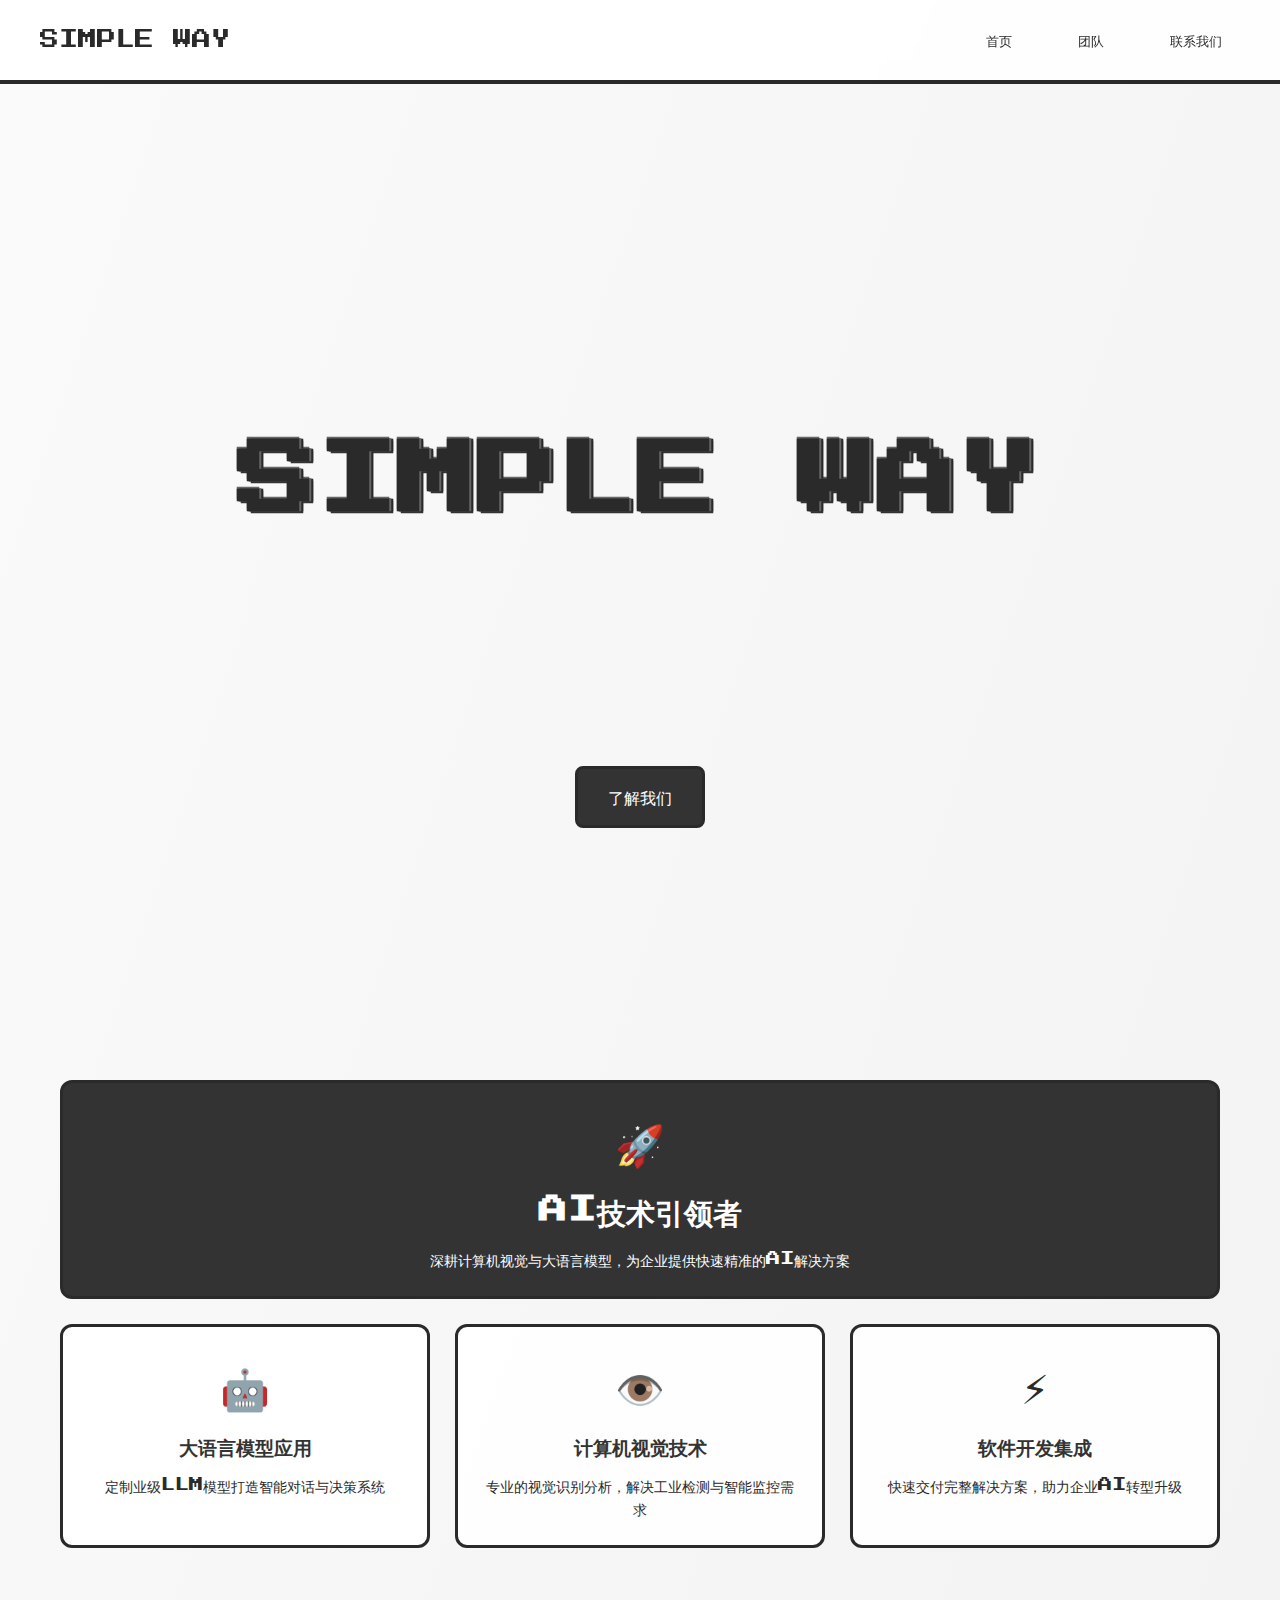
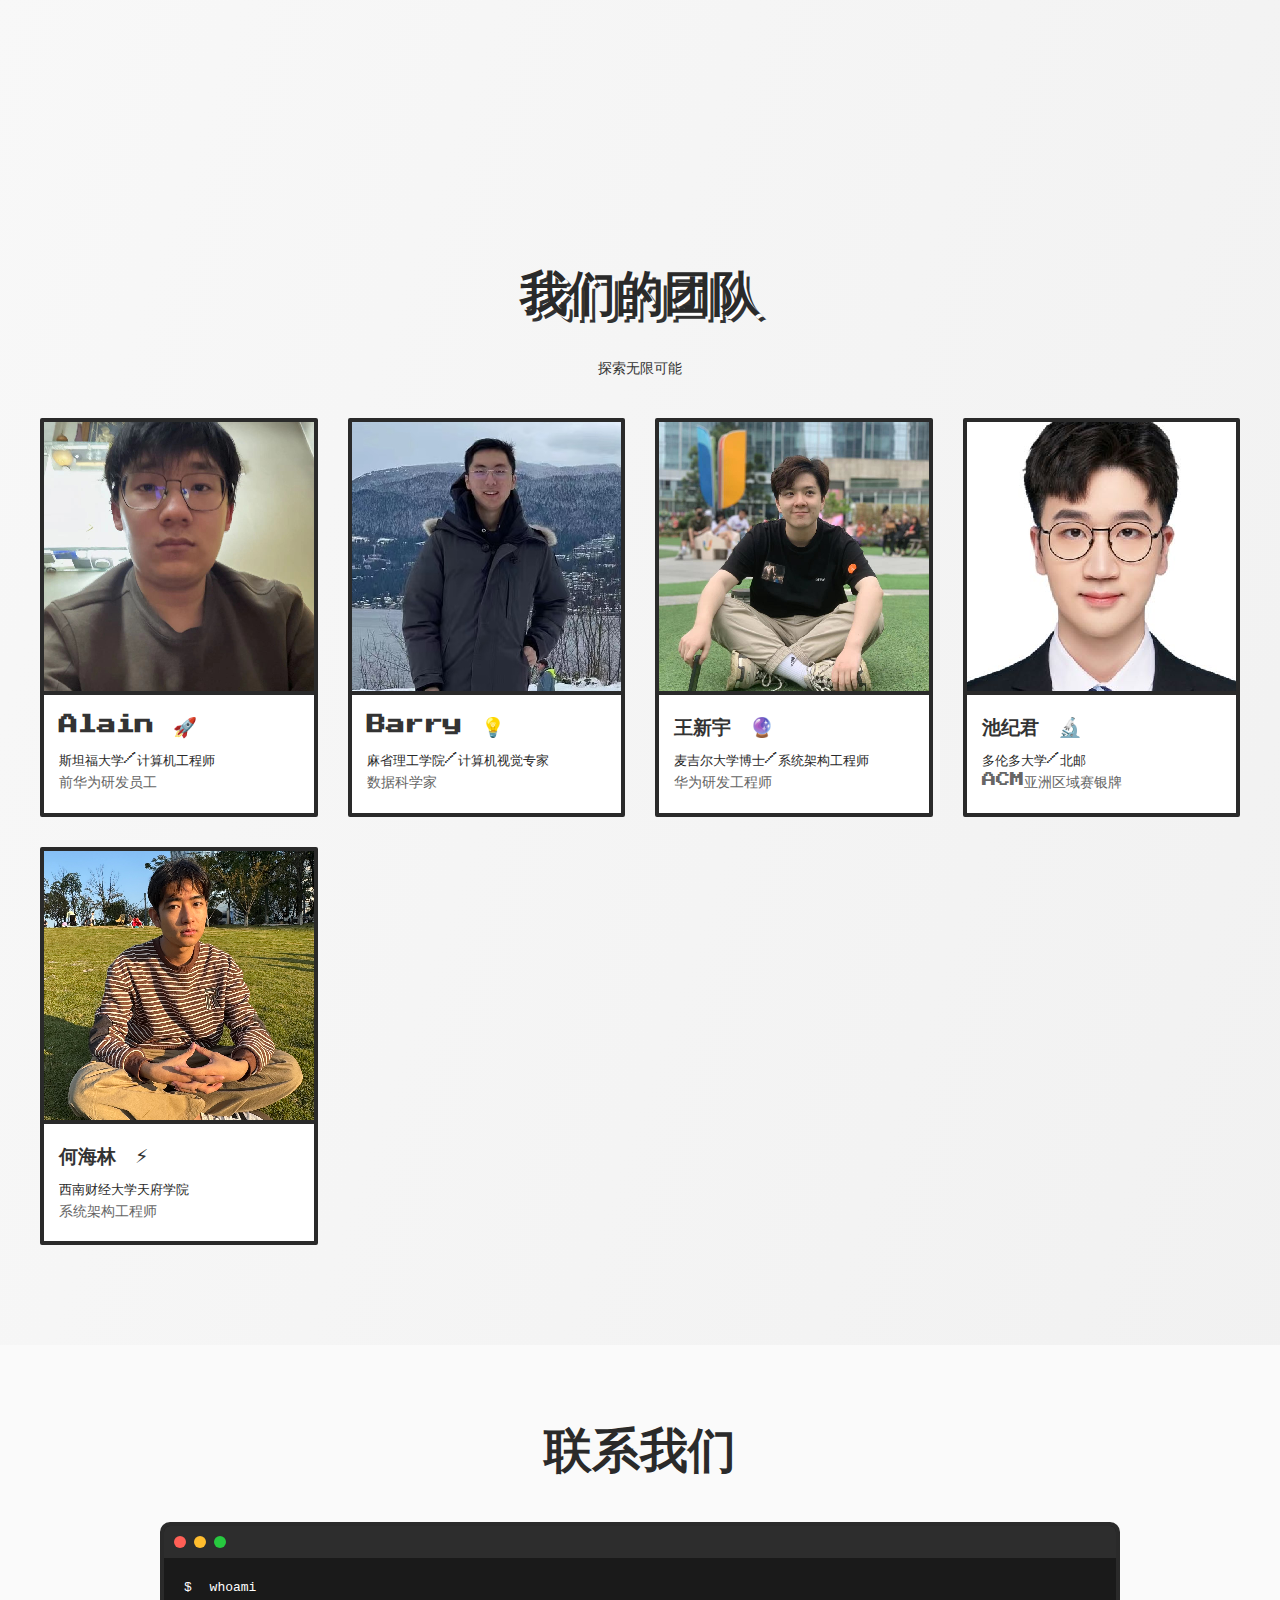
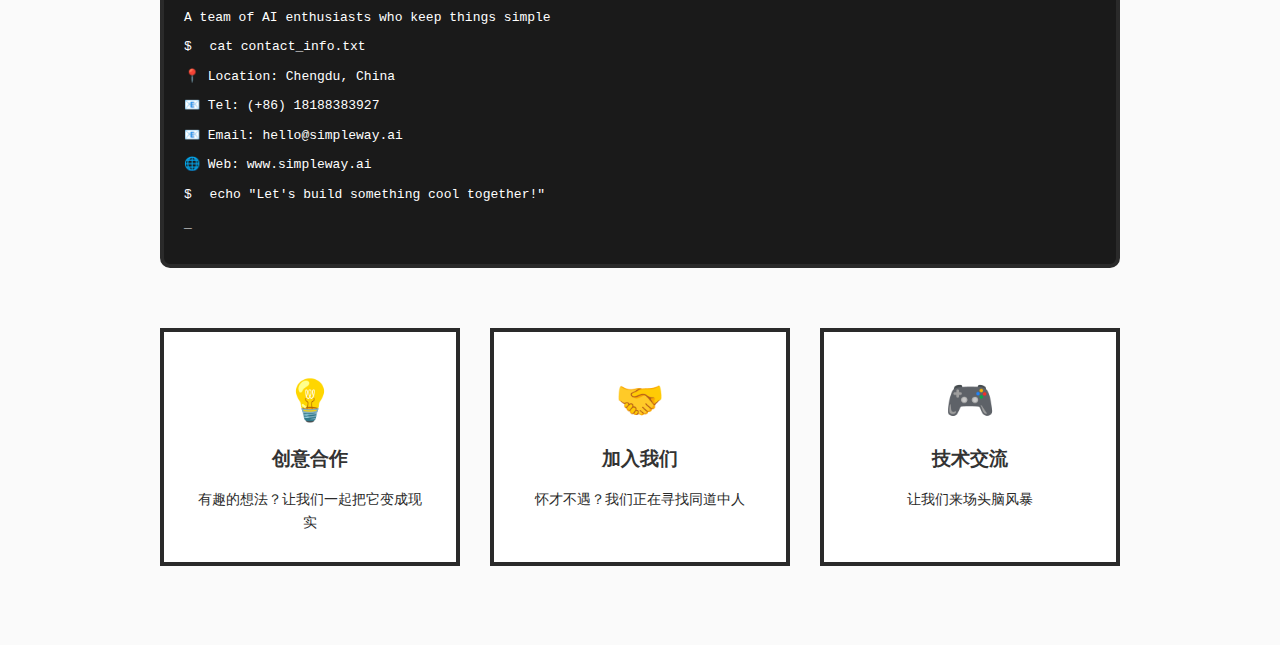
==== index.html @ bd926d92 "fix bug" ====
<!DOCTYPE html>
<html lang="zh">
<head>
    <meta charset="UTF-8">
    <meta name="viewport" content="width=device-width, initial-scale=1.0">
    <title>AI Lab - Pixel Style</title>
    <style>
        @import url('https://fonts.googleapis.com/css2?family=Press+Start+2P&display=swap');

        * {
            margin: 0;
            padding: 0;
            box-sizing: border-box;
        }

        :root {
            --bg-color: #fafafa;
            --primary: #333333;
            --secondary: #666666;
            --accent: #999999;
            --text: #2A2A2A;
        }

        body {
            font-family: 'Press Start 2P', system-ui;
            background: linear-gradient(to bottom right, #fafafa, #f0f0f0);
            color: var(--text);
            overflow-x: hidden;
            line-height: 1.6;
        }

        /* 像素背景元素 */
        /* .pixel-bg {
            position: fixed;
            top: 0;
            left: 0;
            width: 100%;
            height: 100%;
            z-index: -1;
            background-image: 
                linear-gradient(90deg, rgba(77, 193, 255, 0.1) 1px, transparent 1px),
                linear-gradient(rgba(77, 193, 255, 0.1) 1px, transparent 1px);
            background-size: 20px 20px;
        } */

        /* 导航栏 */
        nav {
            position: fixed;
            top: 0;
            left: 0;
            width: 100%;
            background: rgba(255, 255, 255, 0.9);
            backdrop-filter: blur(10px);
            border-bottom: 4px solid var(--text);
            padding: 20px;
            z-index: 1000;
        }

        .nav-container {
            max-width: 1200px;
            margin: 0 auto;
            display: flex;
            justify-content: space-between;
            align-items: center;
        }

        .logo {
            font-size: 1.2em;
            color: var(--text);
            text-decoration: none;
            display: flex;
            align-items: center;
            gap: 10px;
        }

        .logo-emoji {
            font-size: 1.5em;
            animation: jump 0.5s ease infinite alternate;
        }

        @keyframes jump {
            to { transform: translateY(-5px); }
        }

        .nav-links {
            display: flex;
            gap: 30px;
        }

        .nav-links a {
            color: var(--text);
            text-decoration: none;
            font-size: 0.8em;
            padding: 8px 16px;
            border: 2px solid transparent;
            transition: all 0.3s ease;
        }

        .nav-links a:hover {
            background: var(--accent);
            border: 2px solid var(--text);
            transform: translateY(-2px);
        }

        /* 主容器 */
        .container {
            max-width: 1200px;
            margin: 0 auto;
            padding: 120px 20px 60px;
        }

        /* 标题部分 */
        header {
            text-align: center;
            margin-bottom: 80px;
            position: relative;
        }

        .pixel-title {
            font-size: 3em;
            color: var(--text);
            text-shadow: 
                4px 4px 0 var(--primary),
                8px 8px 0 var(--secondary);
            margin-bottom: 30px;
            animation: pixelate 0.5s steps(2) infinite alternate;
        }

        @keyframes pixelate {
            to { text-shadow: 
                4px 4px 0 var(--secondary),
                8px 8px 0 var(--primary);
            }
        }

        .subtitle {
            font-size: 0.9em;
            color: var(--text);
            max-width: 600px;
            margin: 0 auto;
        }

        /* 团队网格 */
        .team-grid {
            display: grid;
            grid-template-columns: repeat(auto-fill, minmax(200px, 1fr));
            gap: 30px;
            position: relative;
        }

        .team-member {
            background: white;
            border: 4px solid var(--text);
            border-radius: 4px;
            overflow: hidden;
            position: relative;
        }

        .member-content {
            position: relative;
        }

        .member-photo-container {
            position: relative;
            padding-top: 100%;
            overflow: hidden;
            background: var(--accent);
        }

        .member-photo {
            position: absolute;
            top: 0;
            left: 0;
            width: 100%;
            height: 100%;
            object-fit: cover;
            image-rendering: pixelated;
        }

        .member-info {
            padding: 15px;
            background: white;
            border-top: 4px solid var(--text);
        }

        .member-name {
            font-size: 0.9em;
            margin-bottom: 8px;
            color: var(--primary);
        }

        .member-title {
            font-size: 0.7em;
            color: var(--secondary);
            margin-bottom: 5px;
        }

        .member-education {
            font-size: 0.6em;
            color: var(--text);
        }

        /* 装饰性emoji */
        .floating-emoji {
            position: fixed;
            font-size: 2em;
            pointer-events: none;
            animation: float 3s ease-in-out infinite;
        }

        @keyframes float {
            0%, 100% { transform: translateY(0); }
            50% { transform: translateY(-20px); }
        }

        @media (max-width: 768px) {
            .pixel-title {
                font-size: 2em;
            }
            .nav-links {
                gap: 15px;
            }
            .nav-links a {
                font-size: 0.7em;
                padding: 6px 12px;
            }
        }

        /* AI 相关的浮动元素 */
        .ai-symbol {
            position: fixed;
            font-size: 1.2em;
            pointer-events: none;
            opacity: 0.7;
            filter: blur(0.5px);
            color: var(--secondary);
        }

        .binary-rain {
            position: fixed;
            color: var(--primary);
            font-family: monospace;
            font-size: 0.8em;
            opacity: 0.4;
            pointer-events: none;
        }

        /* 新增的动画效果 */
        @keyframes matrixRain {
            0% { transform: translateY(-100%); opacity: 0; }
            10% { opacity: 0.5; }
            90% { opacity: 0.5; }
            100% { transform: translateY(100vh); opacity: 0; }
        }

        @keyframes neuralPulse {
            0% { transform: scale(1); opacity: 0.7; }
            50% { transform: scale(1.2); opacity: 0.3; }
            100% { transform: scale(1); opacity: 0.7; }
        }

        /* 修改团队成员的悬停效果 */
        .team-member {
            position: relative;
        }

        .team-member::before {
            position: absolute;
            top: -10px;
            right: -10px;
            background: var(--accent);
            padding: 8px 12px;
            border: 2px solid var(--text);
            font-size: 0.7em;
            z-index: 2;
            opacity: 0;
            transition: opacity 0.3s ease;
            white-space: pre-wrap;
            max-width: 200px;
            text-align: left;
            line-height: 1.4;
        }

        .team-member:hover::before {
            opacity: 1;
        }

        /* 为每个成员定制悬停内容 */
        .team-member[data-member="alain"]::before {
            content: "斯坦福大学计算机系毕业\A华为高级研发工程师\A丰富的团队管理与项目交付经验";
        }

        /* 为池纪君添加定制悬停内容 */
        .team-member[data-member="chijj"]::before {
            content: "算法竞赛获奖者\A多伦多大学交互媒体实验室研究员";
        }

        /* 首页样式 */
        .section {
            min-height: 100vh;
            padding: 80px 20px;
            position: relative;
        }

        .glitch-container {
            text-align: center;
            padding: 0;
            margin: 0;
        }

        .mega-title {
            font-size: 5em;
            position: relative;
            display: inline-block;
            color: var(--text);
            text-shadow: 
                2px 2px var(--primary),
                -2px -2px var(--secondary);
        }

        .mega-title::before,
        .mega-title::after {
            content: attr(data-text);
            position: absolute;
            top: 0;
            left: 0;
            width: 100%;
            height: 100%;
        }

        .mega-title::before {
            left: 2px;
            text-shadow: -2px 0 var(--primary);
            animation: glitch-1 2s infinite linear alternate-reverse;
        }

        .mega-title::after {
            left: -2px;
            text-shadow: 2px 0 var(--secondary);
            animation: glitch-2 3s infinite linear alternate-reverse;
        }

        @keyframes glitch-1 {
            0% { clip-path: inset(20% 0 30% 0); }
            20% { clip-path: inset(60% 0 10% 0); }
            40% { clip-path: inset(40% 0 50% 0); }
            60% { clip-path: inset(80% 0 5% 0); }
            80% { clip-path: inset(10% 0 70% 0); }
            100% { clip-path: inset(30% 0 20% 0); }
        }

        @keyframes glitch-2 {
            0% { clip-path: inset(15% 0 35% 0); }
            20% { clip-path: inset(55% 0 15% 0); }
            40% { clip-path: inset(45% 0 45% 0); }
            60% { clip-path: inset(75% 0 10% 0); }
            80% { clip-path: inset(15% 0 65% 0); }
            100% { clip-path: inset(25% 0 25% 0); }
        }

        .terminal-text {
            font-family: monospace;
            font-size: 1.2em;
            color: var(--secondary);
            margin: 20px 0;
        }

        .manifesto {
            max-width: 800px;
            margin: 0 auto 80px;
            text-align: center;
        }

        .typewriter-text {
            font-size: 1.5em;
            line-height: 1.8;
            opacity: 0.7;
            animation: fadeIn 1s forwards;
            animation-delay: 1s;
        }

        .feature-grid {
            display: grid;
            grid-template-columns: repeat(auto-fit, minmax(250px, 1fr));
            gap: 30px;
            max-width: 1200px;
            margin: 0 auto 60px;
        }

        .feature-card {
            background: rgba(255, 255, 255, 0.9);
            border: 4px solid var(--text);
            padding: 30px;
            text-align: center;
            transform: rotate(-2deg);
            transition: transform 0.3s ease;
        }

        .feature-card:hover {
            transform: rotate(0deg);
        }

        .feature-icon {
            font-size: 3em;
            margin-bottom: 20px;
        }

        .feature-card h3 {
            font-size: 1.2em;
            margin-bottom: 15px;
            color: var(--primary);
        }

        .fun-facts {
            display: flex;
            justify-content: center;
            gap: 40px;
            margin-top: 60px;
            flex-wrap: wrap;
        }

        .fact {
            font-size: 1.2em;
            display: flex;
            flex-direction: column;
            align-items: center;
            gap: 10px;
        }

        .highlight {
            font-size: 2em;
            color: var(--primary);
            font-weight: bold;
        }

        @media (max-width: 768px) {
            .mega-title {
                font-size: 3em;
            }
            .typewriter-text {
                font-size: 1.2em;
            }
            .fun-facts {
                gap: 20px;
            }
        }

        /* 联系页面样式 */
        .contact-section {
            background: var(--bg-color);
            padding-top: 100px;
        }

        .contact-container {
            max-width: 1000px;
            margin: 0 auto;
            padding: 0 20px;
        }

        .contact-title {
            text-align: center;
            font-size: 3em;
            margin-bottom: 40px;
            color: var(--text);
        }

        .terminal-window {
            background: #1a1a1a;
            border-radius: 10px;
            margin-bottom: 60px;
            overflow: hidden;
            border: 4px solid var(--text);
        }

        .terminal-header {
            background: #2d2d2d;
            padding: 10px;
            display: flex;
            gap: 8px;
        }

        .dot {
            width: 12px;
            height: 12px;
            border-radius: 50%;
            background: #ff5f56;
        }

        .dot:nth-child(2) {
            background: #ffbd2e;
        }

        .dot:nth-child(3) {
            background: #27c93f;
        }

        .terminal-content {
            padding: 20px;
            font-family: monospace;
            color: #fff;
            font-size: 1em;
        }

        .line {
            margin-bottom: 10px;
            line-height: 1.5;
        }

        .prompt {
            color: var(--neon-blue);
            margin-right: 10px;
        }

        .blink {
            animation: blink 1s step-end infinite;
        }

        @keyframes blink {
            50% { opacity: 0; }
        }

        .contact-cards {
            display: grid;
            grid-template-columns: repeat(auto-fit, minmax(250px, 1fr));
            gap: 30px;
            margin-top: 40px;
        }

        .contact-card {
            background: rgba(255, 255, 255, 0.9);
            border: 4px solid var(--text);
            padding: 30px;
            text-align: center;
            transform: translateY(0);
            transition: transform 0.3s ease;
        }

        .contact-card:hover {
            transform: translateY(-5px);
        }

        .card-icon {
            font-size: 3em;
            margin-bottom: 20px;
        }

        .contact-card h3 {
            font-size: 1.2em;
            margin-bottom: 15px;
            color: var(--primary);
        }

        .contact-card p {
            color: var(--text);
            font-size: 0.9em;
        }

        @media (max-width: 768px) {
            .contact-title {
                font-size: 2em;
            }
            .terminal-content {
                font-size: 0.9em;
            }
        }

        /* 添加section基础样式 */
        .section {
            min-height: 100vh;
            padding: 60px 20px 40px;
            position: relative;
        }

        /* 确保container样式统一 */
        .container {
            max-width: 1400px;
            margin: 0 auto;
            position: relative;
        }

        /* 添加活跃状态样式 */
        .nav-links a.active {
            background: var(--accent);
            border: 2px solid var(--text);
        }

        .team-grid {
            display: grid;
            grid-template-columns: repeat(auto-fill, minmax(220px, 1fr));
            gap: 30px;
            position: relative;
            margin-top: 40px;
        }

        .team-member {
            position: relative;
            background: rgba(255, 255, 255, 0.9);
            border: 4px solid var(--text);
            border-radius: 2px;
            overflow: hidden;
        }

        .member-content {
            position: relative;
        }

        .member-photo-container {
            position: relative;
            padding-top: 100%;
            overflow: hidden;
            background: var(--accent);
        }

        .member-photo {
            position: absolute;
            top: 0;
            left: 0;
            width: 100%;
            height: 100%;
            object-fit: cover;
            image-rendering: pixelated;
        }

        .member-info {
            padding: 15px;
            background: white;
            border-top: 4px solid var(--text);
        }

        .member-name {
            font-size: 1.2em;
            margin-bottom: 8px;
            color: var(--primary);
            font-weight: bold;
        }

        .member-title {
            font-size: 0.9em;
            color: var(--secondary);
            margin-bottom: 5px;
        }

        .member-education {
            font-size: 0.8em;
            color: var(--text);
        }

        /* 应式调整 */
        @media (max-width: 768px) {
            .team-grid {
                grid-template-columns: repeat(auto-fill, minmax(180px, 1fr));
                gap: 20px;
            }

            .member-name {
                font-size: 1em;
            }

            .member-title {
                font-size: 0.8em;
            }

            .member-education {
                font-size: 0.7em;
            }
        }

        .intro-cards {
            display: grid;
            grid-template-columns: 1fr 1fr 1fr;
            gap: 25px;
            max-width: 1200px;
            margin: 0 auto;
            padding: 0 20px;
        }

        .intro-card {
            background: rgba(255, 255, 255, 0.9);
            border: 3px solid var(--text);
            border-radius: 12px;
            padding: 25px;
            text-align: center;
            transition: transform 0.3s ease;
            position: relative;
            overflow: hidden;
        }

        .intro-card:hover {
            transform: translateY(-5px);
        }

        .intro-card.main {
            grid-column: 1 / -1;
            background: var(--primary);
            color: white;
        }

        .intro-card.main h2,
        .intro-card.main p {
            color: white;
        }

        .card-icon {
            font-size: 2.5em;
            margin-bottom: 15px;
        }

        .intro-card h2 {
            font-size: 1.8em;
            margin-bottom: 15px;
        }

        .intro-card h3 {
            font-size: 1.2em;
            margin-bottom: 12px;
            color: var(--primary);
        }

        .intro-card p {
            font-size: 0.9em;
            line-height: 1.6;
            color: var(--text);
        }

        @media (max-width: 768px) {
            .intro-cards {
                grid-template-columns: 1fr;
            }
            
            .intro-card.main {
                grid-column: auto;
            }
        }

        /* 修改 team section 的 header 样式 */
        #team header {
            margin-top: 0;
            margin-bottom: 30px;
        }

        /* 修改 glitch-container 的样式，增加下边距 */
        .glitch-container {
            text-align: center;
            margin-bottom: 120px;
            padding-top: 60px;
        }

        /* 修改 section 的样式，让第一屏只显示标题 */
        #home {
            height: 100vh;
            min-height: auto;
            display: flex;
            align-items: center;
            justify-content: center;
            padding: 0;
        }

        /* 将intro-cards移动到第二屏 */
        .intro-cards {
            display: grid;
            grid-template-columns: 1fr 1fr 1fr;
            gap: 25px;
            max-width: 1200px;
            margin: 0 auto;
            padding: 0 20px;
        }

        /* 修改features section样式 */
        #features {
            min-height: auto;
            padding: 60px 20px;
            margin-top: 0;
        }

        /* 添加了解我们按钮的样式 */
        .learn-more {
            margin-top: 40px;
        }

        .learn-more-btn {
            display: inline-block;
            padding: 15px 30px;
            background: var(--primary);
            color: white;
            text-decoration: none;
            border: 3px solid var(--text);
            border-radius: 8px;
            font-size: 1em;
            transition: all 0.3s ease;
            cursor: pointer;
        }

        .learn-more-btn:hover {
            transform: translateY(-3px);
            box-shadow: 0 5px 15px rgba(0,0,0,0.2);
            background: var(--text);
        }

        /* 修改首页布局，使按钮位置偏下 */
        #home {
            height: 100vh;
            min-height: auto;
            display: flex;
            align-items: center;
            justify-content: center;
            padding: 0;
        }

        .glitch-container {
            text-align: center;
            padding: 0;
            margin: 0;
            display: flex;
            flex-direction: column;
            height: 100vh;  /* 占满整个视口高度 */
            justify-content: center;  /* 垂直居中 */
        }

        /* 调整按钮位置 */
        .learn-more {
            position: absolute;
            bottom: 15%;  /* 距离底部15% */
            left: 50%;
            transform: translateX(-50%);
        }

        /* 添加平滑滚动效果 */
        html {
            scroll-behavior: smooth;  /* 添加平滑滚动 */
        }

        .learn-more-btn {
            display: inline-block;
            padding: 15px 30px;
            background: var(--primary);
            color: white;
            text-decoration: none;
            border: 3px solid var(--text);
            border-radius: 8px;
            font-size: 1em;
            transition: all 0.3s ease;
            cursor: pointer;
        }

        .learn-more-btn:hover {
            transform: translateY(-3px);
            box-shadow: 0 5px 15px rgba(0,0,0,0.2);
            background: var(--text);
        }

        /* 修改团队标题样式 */
        #team .pixel-title {
            font-size: 3em;
            color: var(--text);  /* 深色文字 */
            text-shadow: 
                3px 3px 0 #ffffff,  /* 白色阴影 */
                6px 6px 0 var(--primary);  /* 主题色阴影 */
            margin-bottom: 30px;
        }

        /* 修改副标题样式，让它更加突出 */
        #team .subtitle {
            font-size: 0.9em;
            color: var(--primary);  /* 使用主题色 */
            max-width: 600px;
            margin: 0 auto;
        }
    </style>
</head>
<body>
    <!-- <div class="pixel-bg"></div> -->
    <nav>
        <div class="nav-container">
            <a href="#" class="logo">
                <!-- <span class="logo-emoji">🎮</span> -->
                SIMPLE WAY
            </a>
            <div class="nav-links">
                <a href="#home">首页</a>
                <a href="#team">团队</a>
                <a href="#contact">联系我们</a>
            </div>
        </div>
    </nav>

    <section id="home" class="section">
        <div class="container">
            <div class="glitch-container">
                <h1 class="mega-title" data-text="SIMPLE WAY">SIMPLE WAY</h1>
                <div class="learn-more">
                    <a href="#features" class="learn-more-btn">了解我们</a>
                </div>
            </div>
        </div>
    </section>

    <section id="features" class="section">
        <div class="container">
            <div class="intro-cards">
                <div class="intro-card main">
                    <div class="card-icon">🚀</div>
                    <h2>AI技术引领者</h2>
                    <p>深耕计算机视觉与大语言模型，为企业提供快速精准的AI解决方案</p>
                </div>
                
                <div class="intro-card">
                    <div class="card-icon">🤖</div>
                    <h3>大语言模型应用</h3>
                    <p>定制业级LLM模型打造智能对话与决策系统</p>
                </div>
                
                <div class="intro-card">
                    <div class="card-icon">👁️</div>
                    <h3>计算机视觉技术</h3>
                    <p>专业的视觉识别分析，解决工业检测与智能监控需求</p>
                </div>
                
                <div class="intro-card">
                    <div class="card-icon">⚡</div>
                    <h3>软件开发集成</h3>
                    <p>快速交付完整解决方案，助力企业AI转型升级</p>
                </div>
            </div>
        </div>
    </section>

    <section id="team" class="section">
        <div class="container">
            <header>
                <h1 class="pixel-title">我们的团队</h1>
                <p class="subtitle">探索无限可能</p>
            </header>

            <div class="team-grid">
                <!-- 团队成员1 -->
                <div class="team-member" data-member="alain">
                    <div class="member-content">
                        <div class="member-photo-container">
                            <img src="image/Alain.jpg" alt="Alain" class="member-photo">
                        </div>
                        <div class="member-info">
                            <div class="member-name">Alain 🚀</div>
                            
                            <div class="member-education">斯坦福大学/计算机工程师</div>
                            <div class="member-title">前华为研发员工</div>
                        </div>
                    </div>
                </div>

                <!-- 团队成员2 -->
                <div class="team-member">
                    <div class="member-content">
                        <div class="member-photo-container">
                            <img src="image/Barry.jpg" alt="Barry" class="member-photo">
                        </div>
                        <div class="member-info">
                            <div class="member-name">Barry 💡</div>
                           
                            <div class="member-education">麻省理工学院/计算机视觉专家</div>
                            <div class="member-title">数据科学家</div>
                        </div>
                    </div>
                </div>

                <!-- 团队成员3 -->
                <div class="team-member">
                    <div class="member-content">
                        <div class="member-photo-container">
                            <img src="image/xinyu.jpg" alt="王新宇" class="member-photo">
                        </div>
                        <div class="member-info">
                            <div class="member-name">王新宇 🔮</div>
                            <div class="member-education">麦吉尔大学博士/系统架构工程师</div>
                            <div class="member-title">华为研发工程师</div>
                        </div>
                    </div>
                </div>

                <!-- 团队成员4 -->
                <div class="team-member" data-member="chijj">
                    <div class="member-content">
                        <div class="member-photo-container">
                            <img src="image/chijj.jpg" alt="池纪君" class="member-photo">
                        </div>
                        <div class="member-info">
                            <div class="member-name">池纪君 🔬</div>
                            <div class="member-education">多伦多大学/北邮</div>
                            <div class="member-title">ACM亚洲区域赛银牌</div>
                        </div>
                    </div>
                </div>

                <!-- 团队成员5 -->
                <div class="team-member">
                    <div class="member-content">
                        <div class="member-photo-container">
                            <img src="image/hailin.jpg" alt="何海林" class="member-photo">
                        </div>
                        <div class="member-info">
                            <div class="member-name">何海林 ⚡</div>
                            <div class="member-education">西南财经大学天府学院</div>
                            <div class="member-title">系统架构工程师</div>
                        </div>
                    </div>
                </div>
            </div>
        </div>
    </section>

    <section id="contact" class="section contact-section">
        <div class="contact-container">
            <h2 class="contact-title">联系我们</h2>
            <div class="terminal-window">
                <div class="terminal-header">
                    <span class="dot"></span>
                    <span class="dot"></span>
                    <span class="dot"></span>
                </div>
                <div class="terminal-content">
                    <div class="line">
                        <span class="prompt">$</span> whoami
                    </div>
                    <div class="line">
                        A team of AI enthusiasts who keep things simple
                    </div>
                    <div class="line">
                        <span class="prompt">$</span> cat contact_info.txt
                    </div>
                    <div class="line">
                        📍 Location: Chengdu, China
                    </div>
                    <div class="line">
                        📧 Tel: (+86) 18188383927
                    </div>
                    <div class="line">
                        📧 Email: hello@simpleway.ai
                    </div>
                    <div class="line">
                        🌐 Web: www.simpleway.ai
                    </div>
                    <div class="line">
                        <span class="prompt">$</span> echo "Let's build something cool together!" 
                    </div>
                    <div class="line blink">_</div>
                </div>
            </div>

            <div class="contact-cards">
                <div class="contact-card">
                    <div class="card-icon">💡</div>
                    <h3>创意合作</h3>
                    <p>有趣的想法？让我们一起把它变成现实</p>
                </div>
                <div class="contact-card">
                    <div class="card-icon">🤝</div>
                    <h3>加入我们</h3>
                    <p>怀才不遇？我们正在寻找同道中人</p>
                </div>
                <div class="contact-card">
                    <div class="card-icon">🎮</div>
                    <h3>技术交流</h3>
                    <p>让我们来场头脑风暴</p>
                </div>
            </div>
        </div>
    </section>

    <script>
        document.addEventListener('DOMContentLoaded', () => {
            // 获取所有导航链接
            const navLinks = document.querySelectorAll('.nav-links a');
            
            // 为每个链接添加点击事件
            navLinks.forEach(link => {
                link.addEventListener('click', (e) => {
                    e.preventDefault();
                    
                    // 获取目标部分的id
                    const targetId = link.getAttribute('href').substring(1);
                    const targetSection = document.getElementById(targetId);
                    
                    if (targetSection) {
                        // 平滑滚动到目标部分
                        targetSection.scrollIntoView({
                            behavior: 'smooth'
                        });

                        // 更新URL（可选）
                        history.pushState(null, '', link.getAttribute('href'));

                        // 添加活跃状态样式
                        navLinks.forEach(l => l.classList.remove('active'));
                        link.classList.add('active');
                    }
                });
            });

            // 滚动监听，更新导航状态
            window.addEventListener('scroll', () => {
                const sections = document.querySelectorAll('.section');
                let currentSection = '';

                sections.forEach(section => {
                    const sectionTop = section.offsetTop;
                    const sectionHeight = section.clientHeight;
                    if (window.pageYOffset >= (sectionTop - sectionHeight/3)) {
                        currentSection = section.getAttribute('id');
                    }
                });

                // 更新导航栏活跃状态
                navLinks.forEach(link => {
                    link.classList.remove('active');
                    if (link.getAttribute('href') === `#${currentSection}`) {
                        link.classList.add('active');
                    }
                });
            });

            // 初始化页面位置（处理直接访问带hash的URL）
            if (window.location.hash) {
                const targetSection = document.querySelector(window.location.hash);
                if (targetSection) {
                    setTimeout(() => {
                        targetSection.scrollIntoView({
                            behavior: 'smooth'
                        });
                    }, 100);
                }
            }
        });
    </script>
</body>
</html>
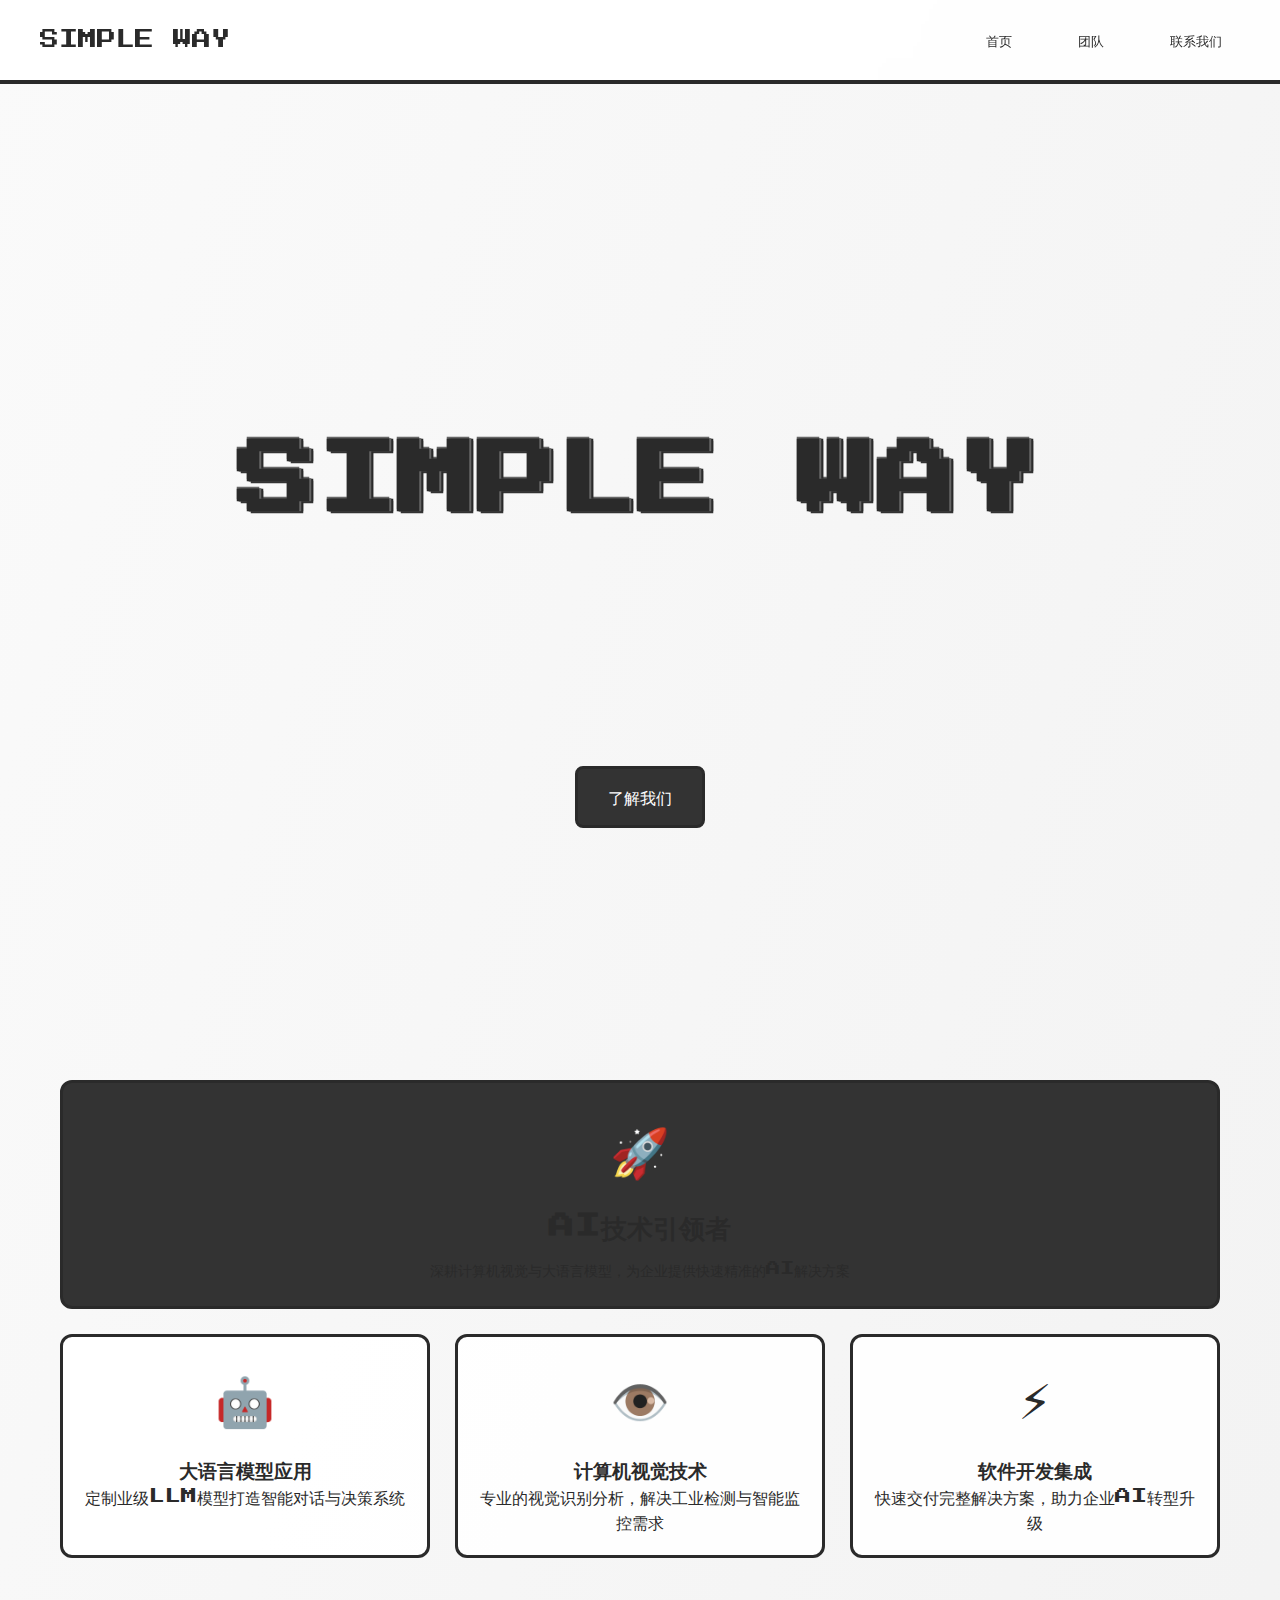
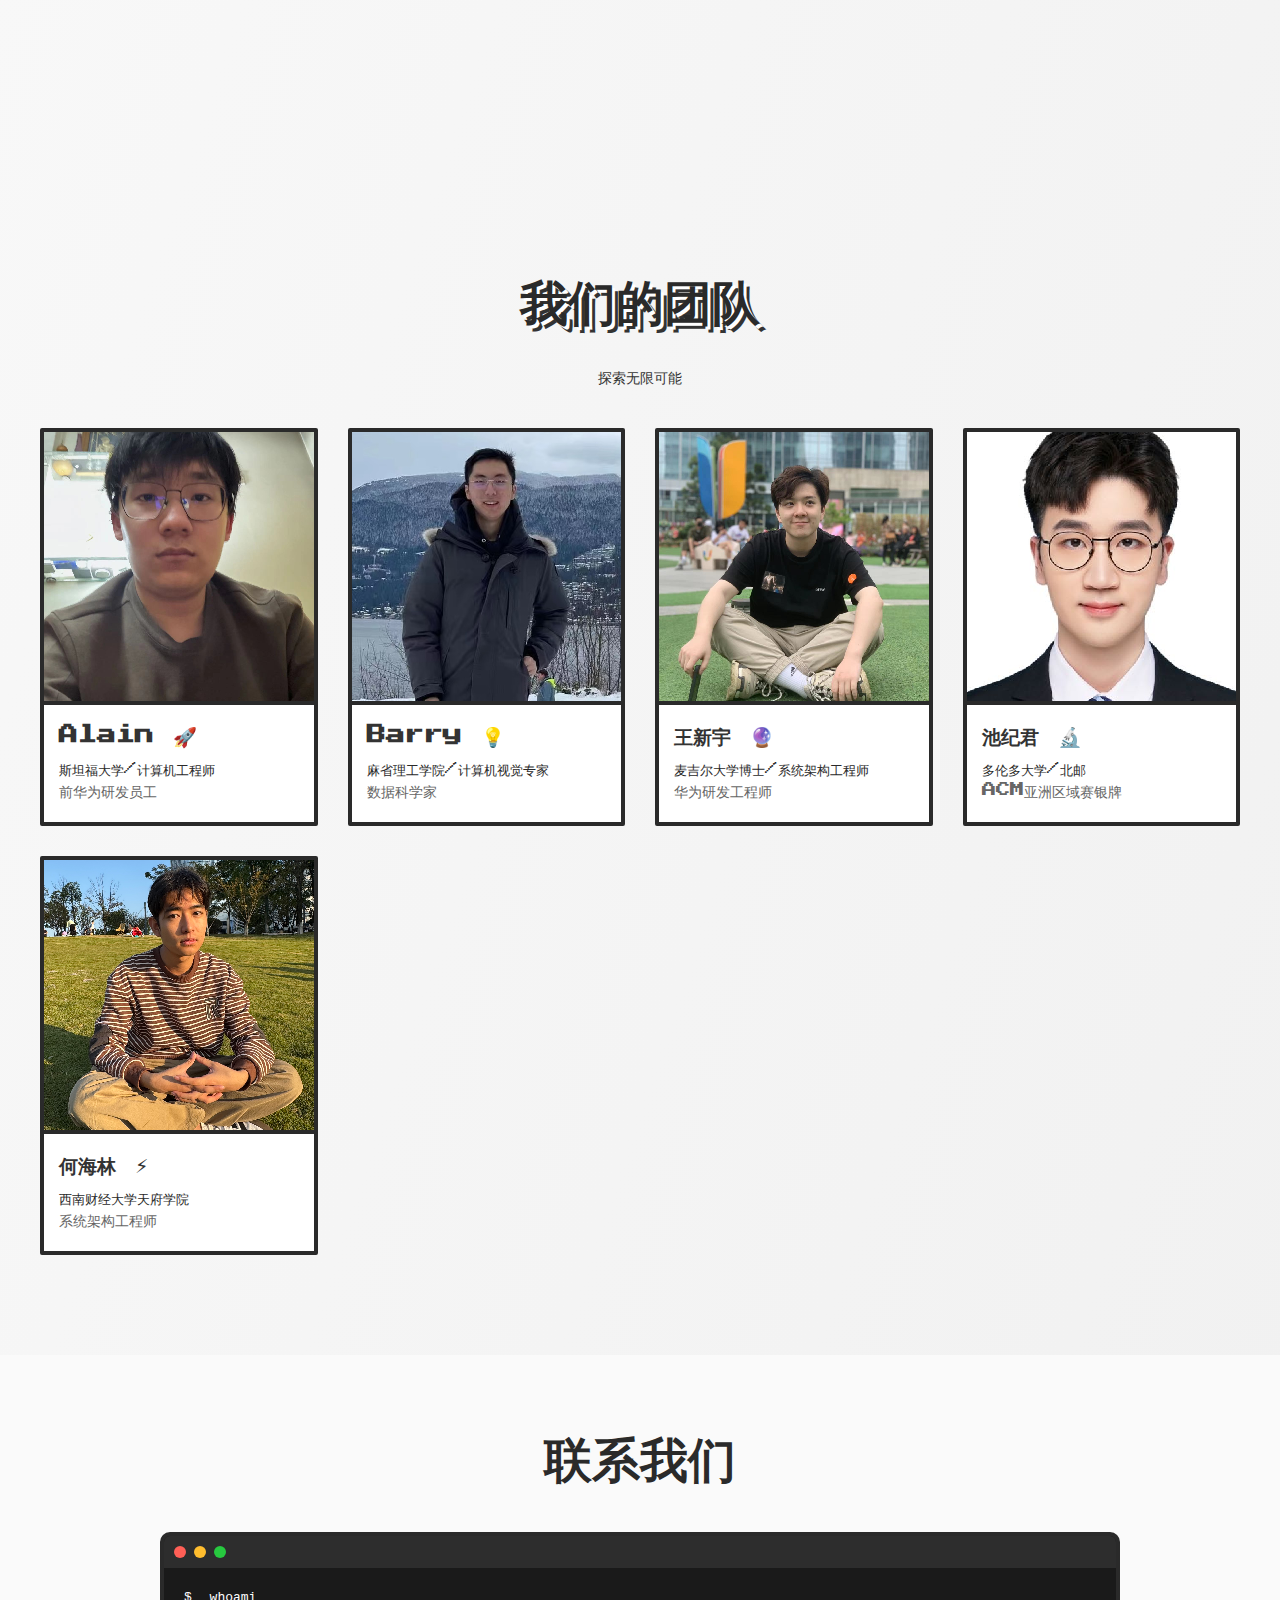
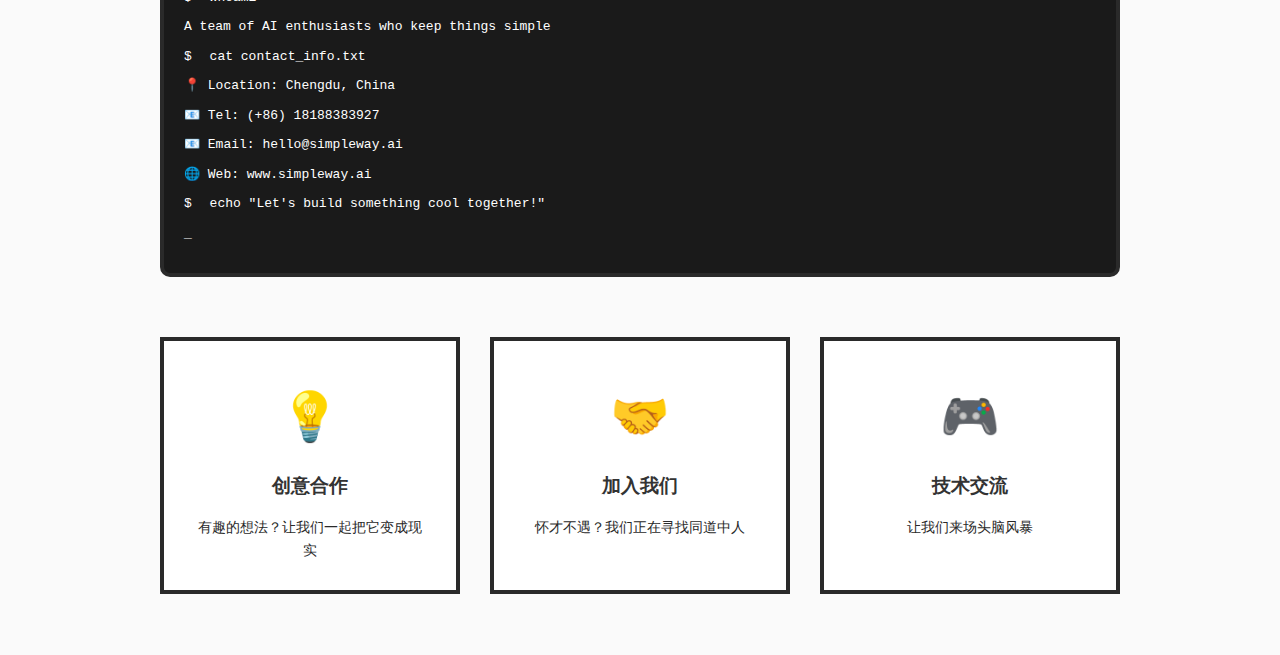
==== commit d53e9bc2: "fix bug" ====
--- a/index.html
+++ b/index.html
@@ -678,7 +678,7 @@
             background: rgba(255, 255, 255, 0.9);
             border: 3px solid var(--text);
             border-radius: 12px;
-            padding: 25px;
+            padding: 20px;
             text-align: center;
             transition: transform 0.3s ease;
             position: relative;
@@ -692,43 +692,64 @@
         .intro-card.main {
             grid-column: 1 / -1;
             background: var(--primary);
-            color: white;
-        }
-
-        .intro-card.main h2,
+            padding: 25px;
+        }
+
+        .intro-card.main h2 {
+            font-size: 1.6em;
+            margin-bottom: 12px;
+        }
+
         .intro-card.main p {
-            color: white;
-        }
-
-        .card-icon {
-            font-size: 2.5em;
-            margin-bottom: 15px;
-        }
-
-        .intro-card h2 {
-            font-size: 1.8em;
-            margin-bottom: 15px;
-        }
-
-        .intro-card h3 {
-            font-size: 1.2em;
-            margin-bottom: 12px;
-            color: var(--primary);
-        }
-
-        .intro-card p {
             font-size: 0.9em;
-            line-height: 1.6;
-            color: var(--text);
-        }
-
+            max-width: 600px;
+            margin: 0 auto;
+        }
+
+        /* 移动端适配 */
         @media (max-width: 768px) {
             .intro-cards {
-                grid-template-columns: 1fr;
-            }
-            
+                grid-template-columns: repeat(2, 1fr);  /* 平板上显示两列 */
+                gap: 15px;
+                padding: 0 15px;
+            }
+
             .intro-card.main {
-                grid-column: auto;
+                grid-column: 1 / -1;  /* 主卡片依然占满宽度 */
+                padding: 20px;
+            }
+
+            .intro-card.main h2 {
+                font-size: 1.3em;
+            }
+
+            .intro-card h3 {
+                font-size: 1em;
+            }
+
+            .intro-card p {
+                font-size: 0.8em;
+            }
+        }
+
+        /* 小屏幕手机适配 */
+        @media (max-width: 480px) {
+            .intro-cards {
+                grid-template-columns: 1fr;  /* 手机上显示单列 */
+                gap: 15px;
+            }
+
+            .intro-card {
+                padding: 15px;
+            }
+
+            .intro-card.main h2 {
+                font-size: 1.2em;
+            }
+
+            .intro-card.main p {
+                font-size: 0.8em;
+                line-height: 1.4;
             }
         }
 
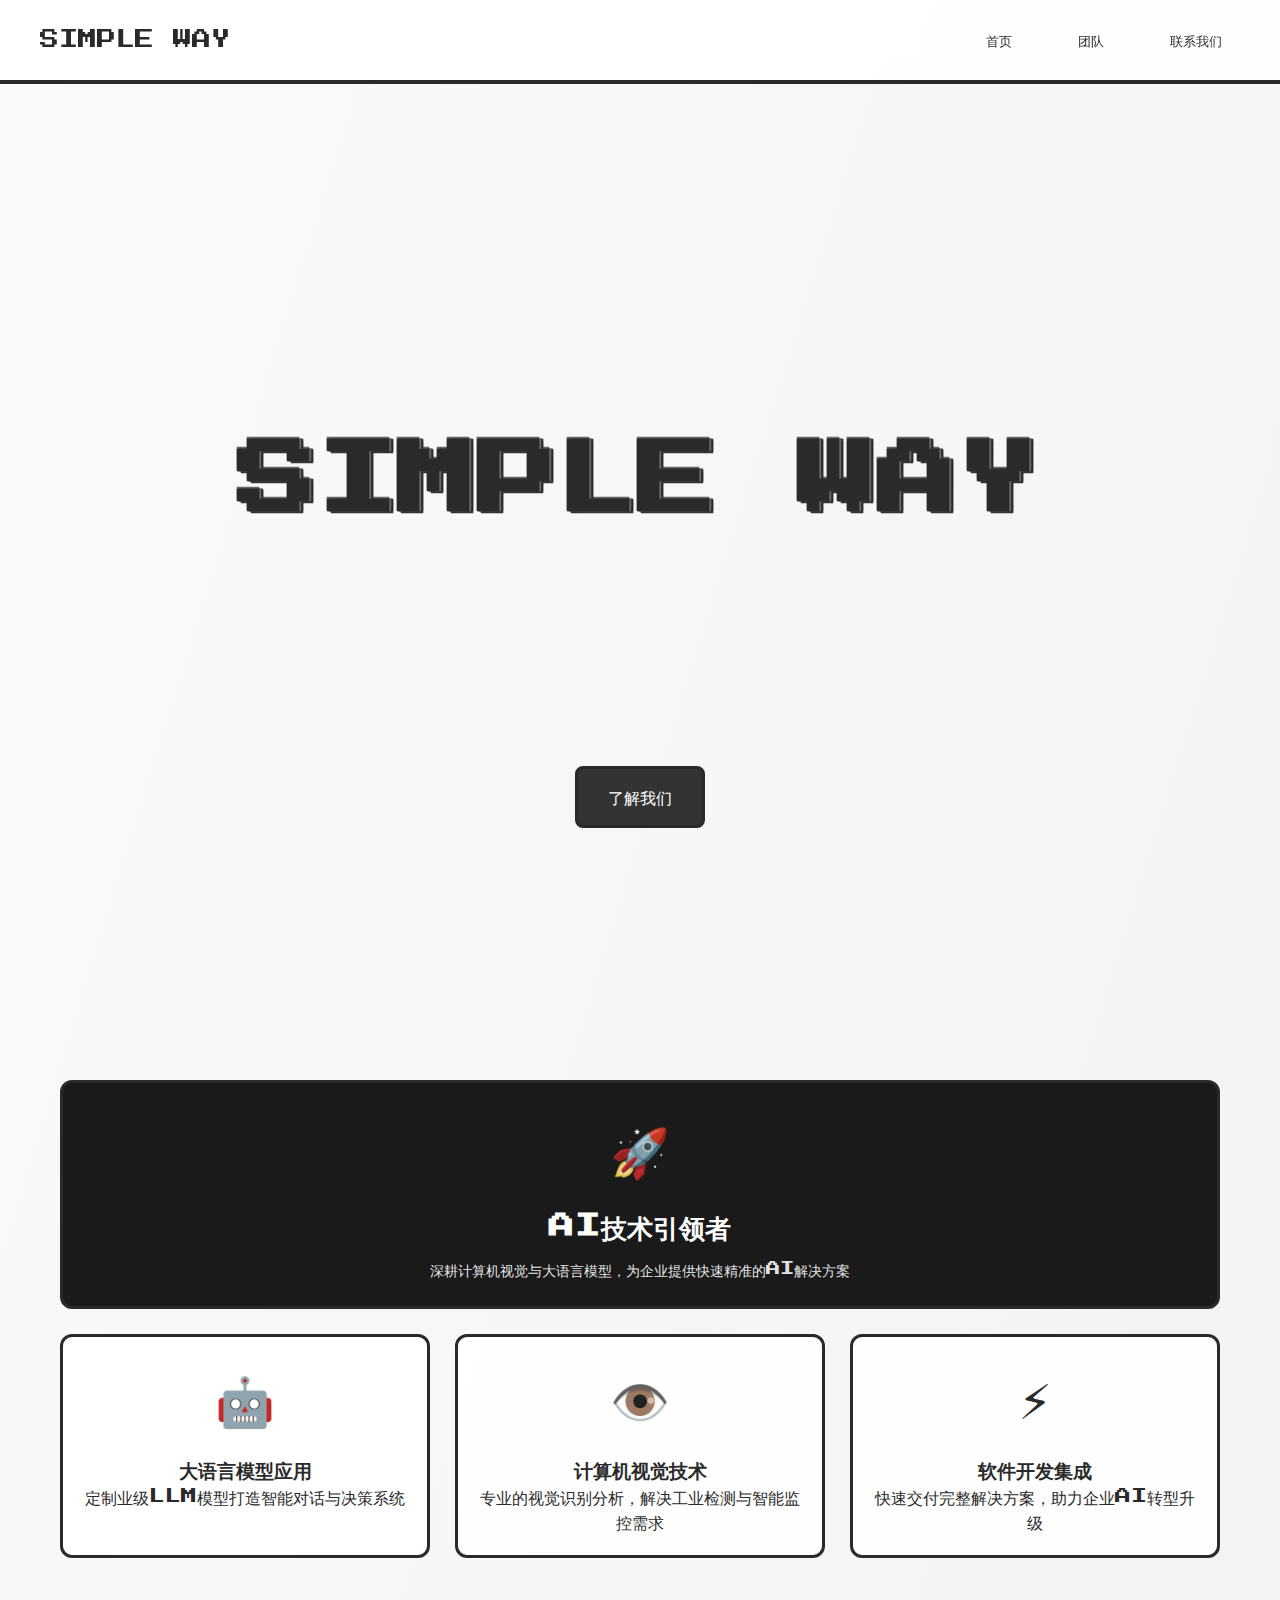
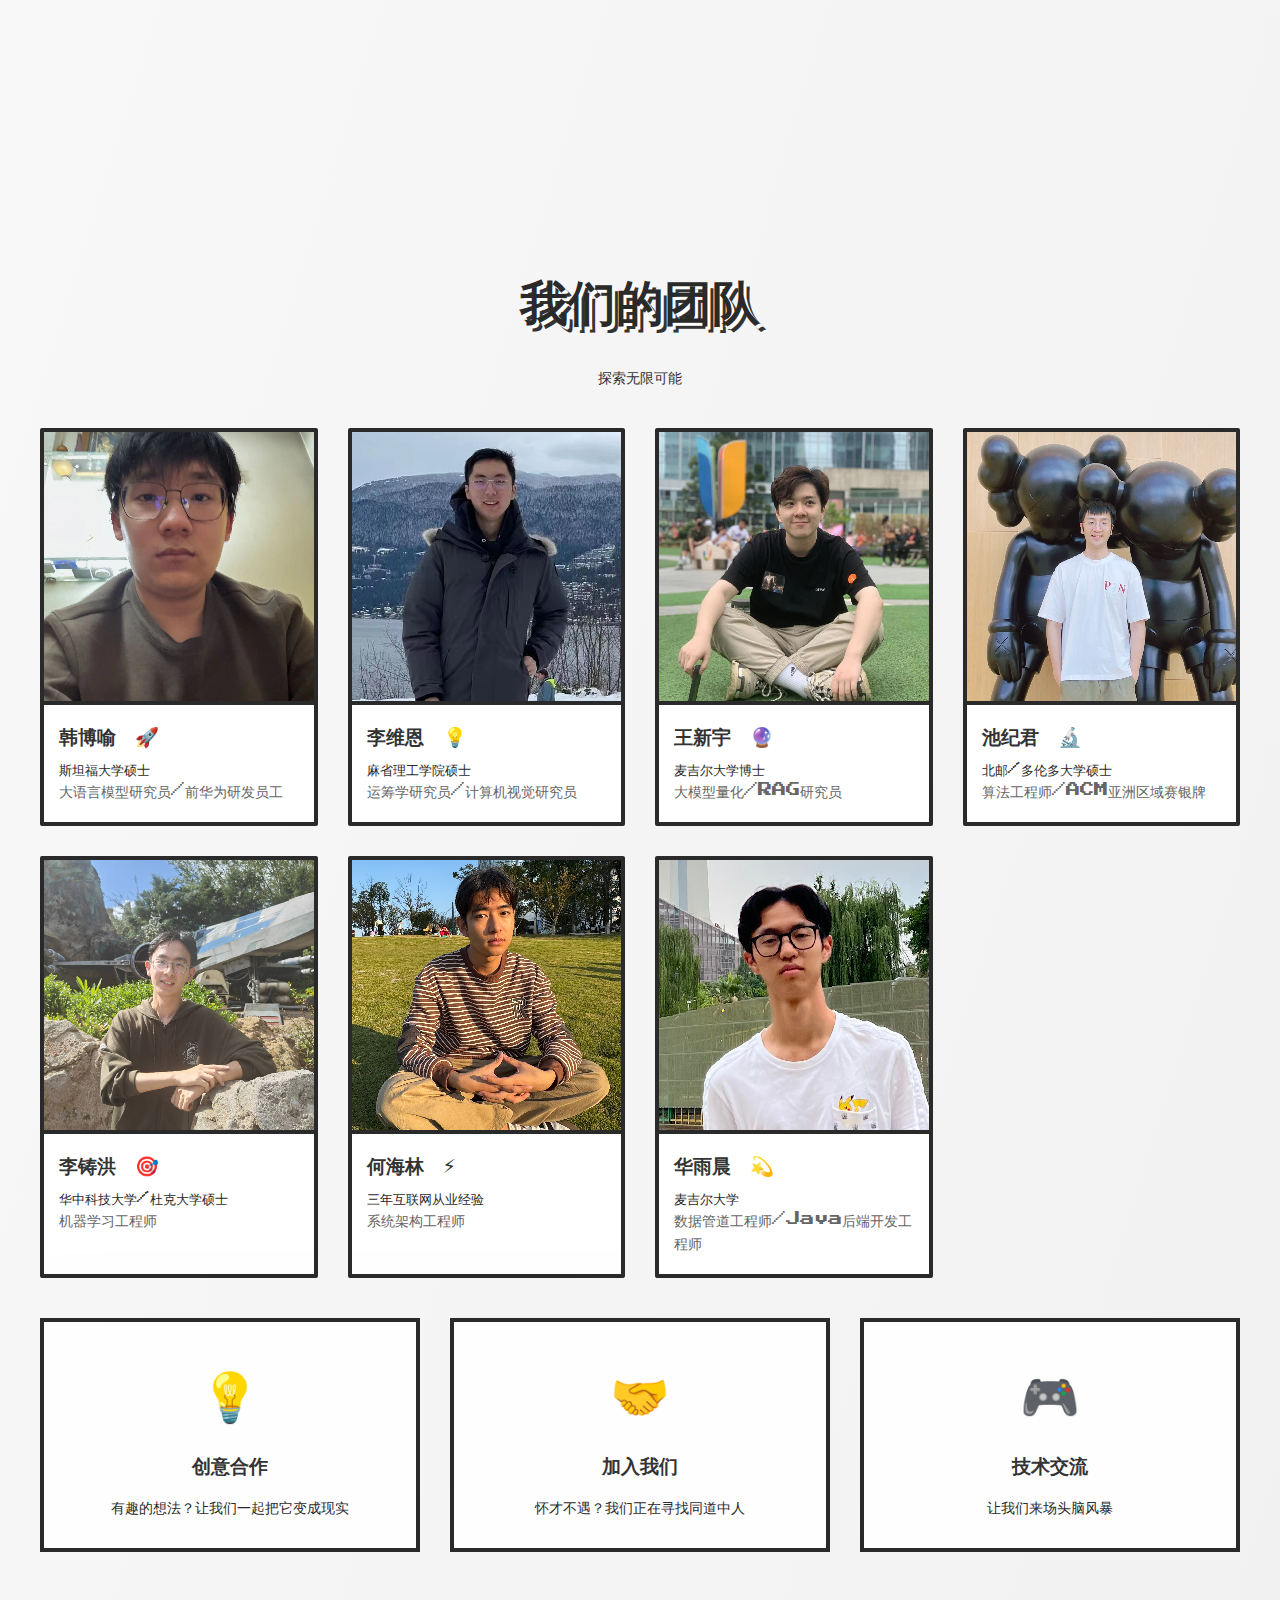
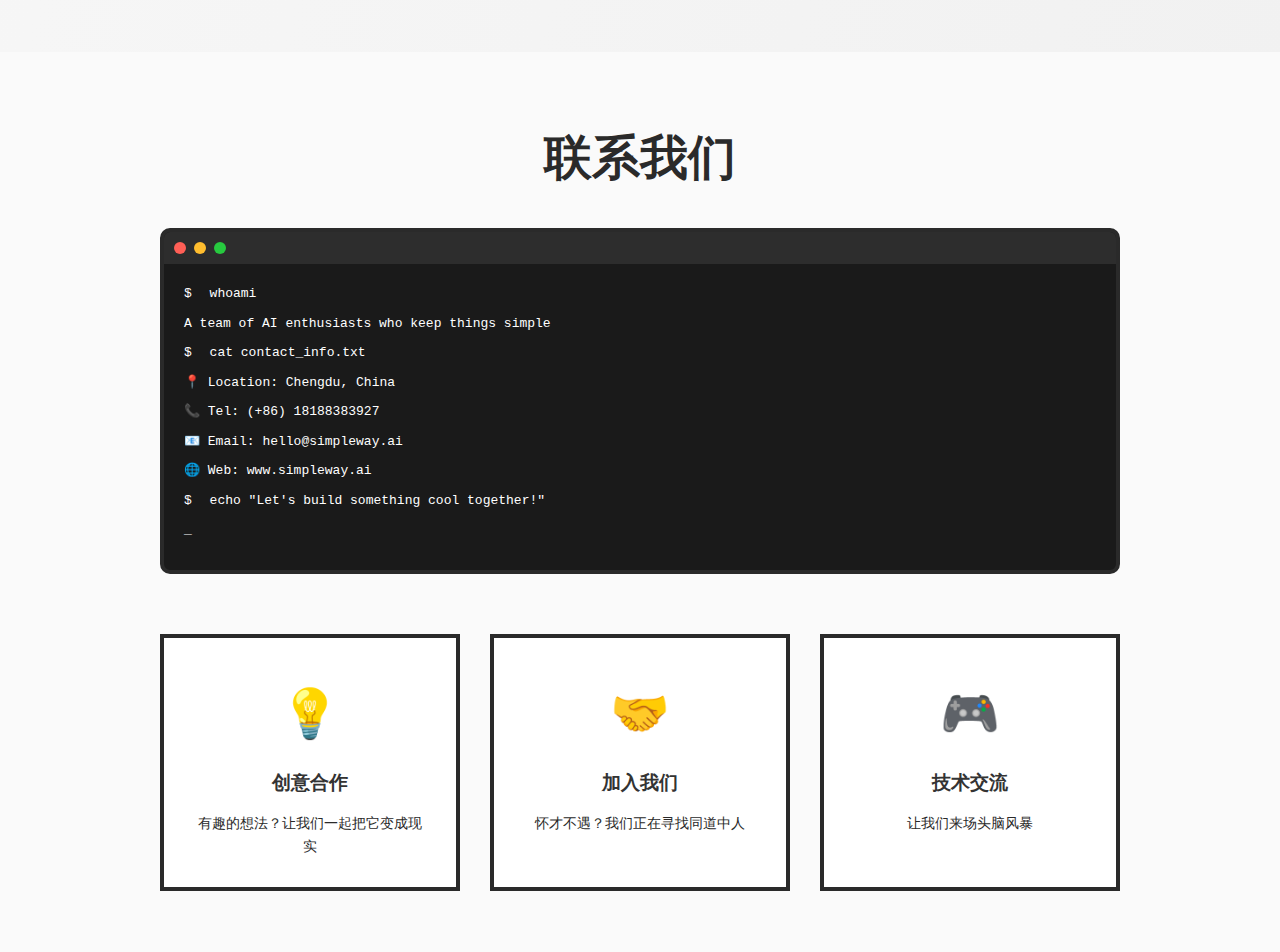
==== commit 92f7bc3d: "page change" ====
--- a/index.html
+++ b/index.html
@@ -691,19 +691,27 @@
 
         .intro-card.main {
             grid-column: 1 / -1;
-            background: var(--primary);
+            background: #1a1a1a;
             padding: 25px;
+            color: #ffffff;
         }
 
         .intro-card.main h2 {
             font-size: 1.6em;
             margin-bottom: 12px;
+            color: #ffffff;
         }
 
         .intro-card.main p {
             font-size: 0.9em;
             max-width: 600px;
             margin: 0 auto;
+            color: rgba(255, 255, 255, 0.9);
+        }
+
+        .intro-card.main .card-icon {
+            color: #ffffff;
+            opacity: 0.9;
         }
 
         /* 移动端适配 */
@@ -960,10 +968,10 @@
                             <img src="image/Alain.jpg" alt="Alain" class="member-photo">
                         </div>
                         <div class="member-info">
-                            <div class="member-name">Alain 🚀</div>
+                            <div class="member-name">韩博喻 🚀</div>
                             
-                            <div class="member-education">斯坦福大学/计算机工程师</div>
-                            <div class="member-title">前华为研发员工</div>
+                            <div class="member-education">斯坦福大学硕士</div>
+                            <div class="member-title">大语言模型研究员/前华为研发员工</div>
                         </div>
                     </div>
                 </div>
@@ -975,10 +983,10 @@
                             <img src="image/Barry.jpg" alt="Barry" class="member-photo">
                         </div>
                         <div class="member-info">
-                            <div class="member-name">Barry 💡</div>
+                            <div class="member-name">李维恩 💡</div>
                            
-                            <div class="member-education">麻省理工学院/计算机视觉专家</div>
-                            <div class="member-title">数据科学家</div>
+                            <div class="member-education">麻省理工学院硕士</div>
+                            <div class="member-title">运筹学研究员/计算机视觉研究员</div>
                         </div>
                     </div>
                 </div>
@@ -991,8 +999,8 @@
                         </div>
                         <div class="member-info">
                             <div class="member-name">王新宇 🔮</div>
-                            <div class="member-education">麦吉尔大学博士/系统架构工程师</div>
-                            <div class="member-title">华为研发工程师</div>
+                            <div class="member-education">麦吉尔大学博士</div>
+                            <div class="member-title">大模型量化/RAG研究员</div>
                         </div>
                     </div>
                 </div>
@@ -1005,8 +1013,8 @@
                         </div>
                         <div class="member-info">
                             <div class="member-name">池纪君 🔬</div>
-                            <div class="member-education">多伦多大学/北邮</div>
-                            <div class="member-title">ACM亚洲区域赛银牌</div>
+                            <div class="member-education">北邮/多伦多大学硕士</div>
+                            <div class="member-title">算法工程师/ACM亚洲区域赛银牌</div>
                         </div>
                     </div>
                 </div>
@@ -1015,14 +1023,60 @@
                 <div class="team-member">
                     <div class="member-content">
                         <div class="member-photo-container">
+                            <img src="image/zhuhong.jpg" alt="李铸洪" class="member-photo">
+                        </div>
+                        <div class="member-info">
+                            <div class="member-name">李铸洪 🎯</div>
+                            <div class="member-education">华中科技大学/杜克大学硕士</div>
+                            <div class="member-title">机器学习工程师</div>
+                        </div>
+                    </div>
+                </div>
+
+                <!-- 团队成员6 -->
+                <div class="team-member">
+                    <div class="member-content">
+                        <div class="member-photo-container">
                             <img src="image/hailin.jpg" alt="何海林" class="member-photo">
                         </div>
                         <div class="member-info">
                             <div class="member-name">何海林 ⚡</div>
-                            <div class="member-education">西南财经大学天府学院</div>
+                            <div class="member-education">三年互联网从业经验</div>
                             <div class="member-title">系统架构工程师</div>
                         </div>
                     </div>
+                </div>
+
+                <!-- 团队成员7 -->
+                <div class="team-member">
+                    <div class="member-content">
+                        <div class="member-photo-container">
+                            <img src="image/yuchen.jpg" alt="华雨晨" class="member-photo">
+                        </div>
+                        <div class="member-info">
+                            <div class="member-name">华雨晨 💫</div>
+                            <div class="member-education">麦吉尔大学</div>
+                            <div class="member-title">数据管道工程师/Java后端开发工程师</div>
+                        </div>
+                    </div>
+                </div>
+            </div>
+
+            <div class="contact-cards">
+                <div class="contact-card">
+                    <div class="card-icon">💡</div>
+                    <h3>创意合作</h3>
+                    <p>有趣的想法？让我们一起把它变成现实</p>
+                </div>
+                <div class="contact-card">
+                    <div class="card-icon">🤝</div>
+                    <h3>加入我们</h3>
+                    <p>怀才不遇？我们正在寻找同道中人</p>
+                </div>
+                <div class="contact-card">
+                    <div class="card-icon">🎮</div>
+                    <h3>技术交流</h3>
+                    <p>让我们来场头脑风暴</p>
                 </div>
             </div>
         </div>
@@ -1051,7 +1105,7 @@
                         📍 Location: Chengdu, China
                     </div>
                     <div class="line">
-                        📧 Tel: (+86) 18188383927
+                        📞 Tel: (+86) 18188383927
                     </div>
                     <div class="line">
                         📧 Email: hello@simpleway.ai
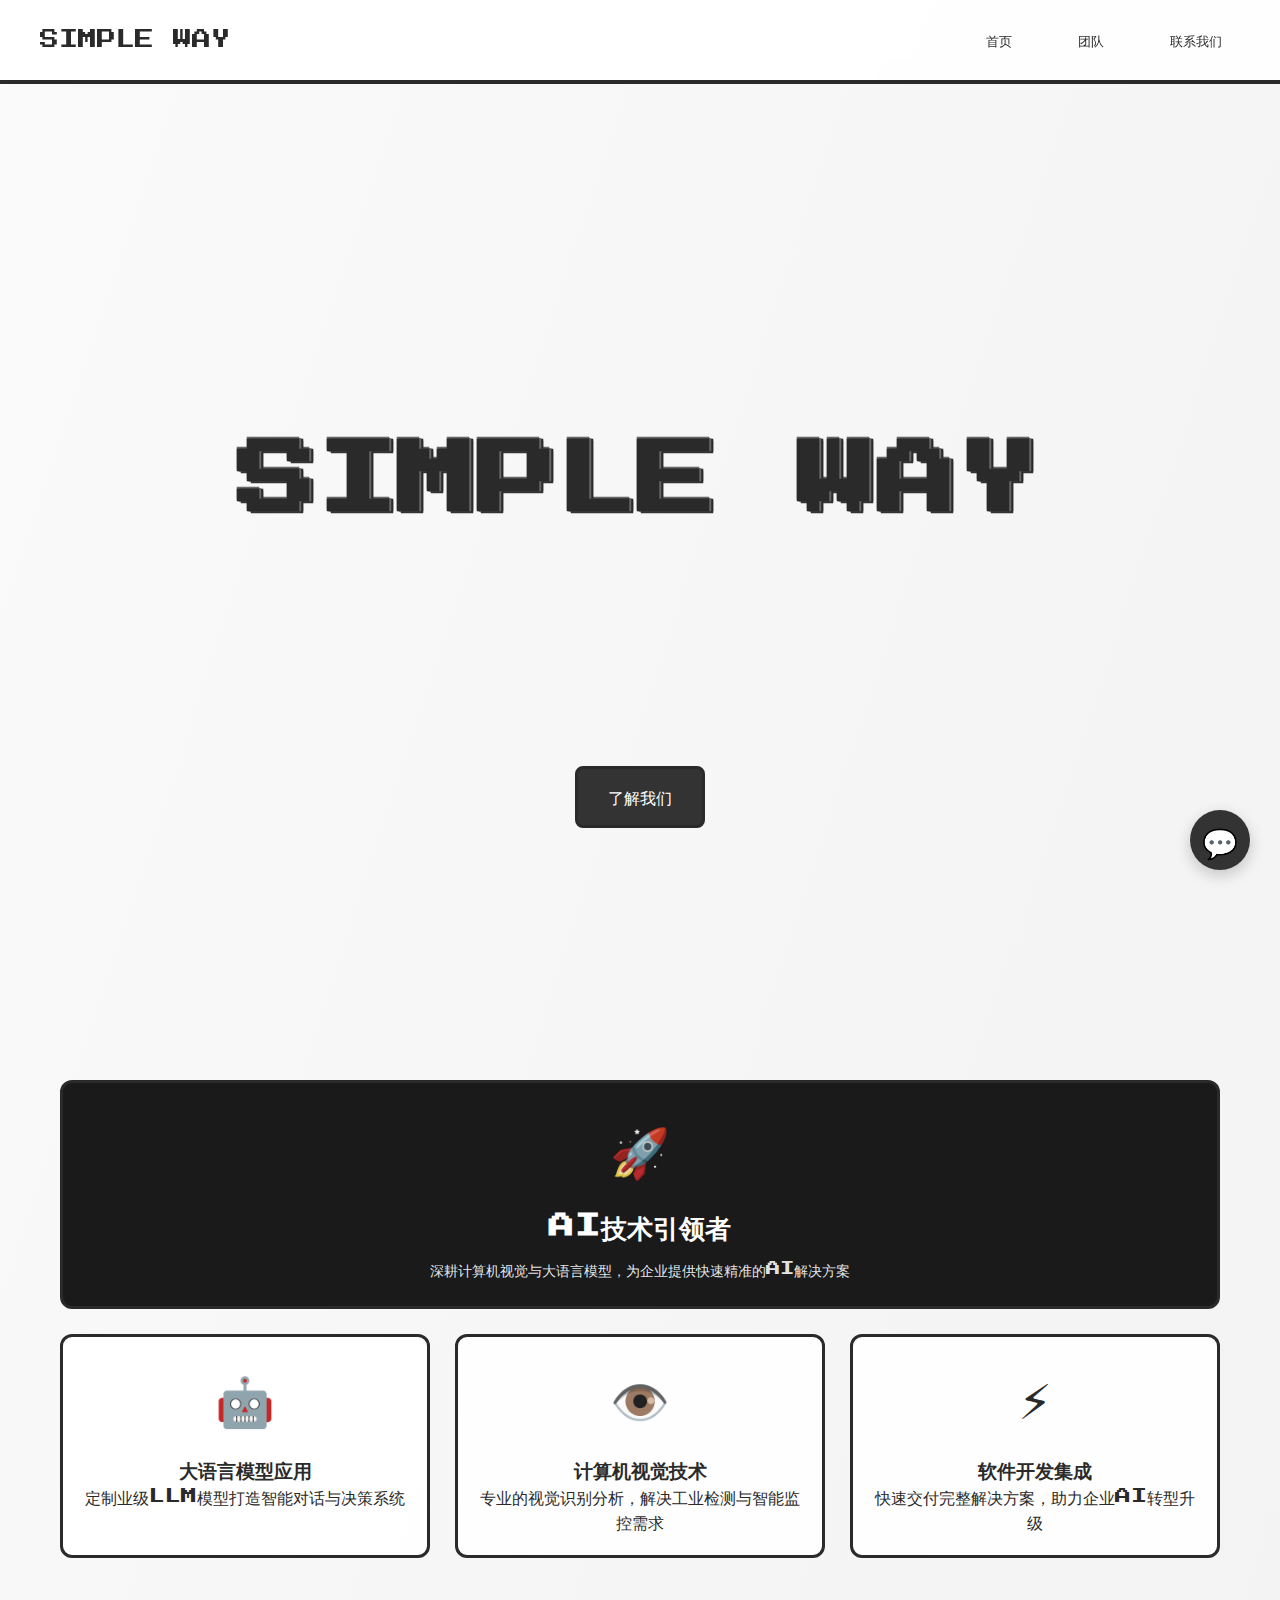
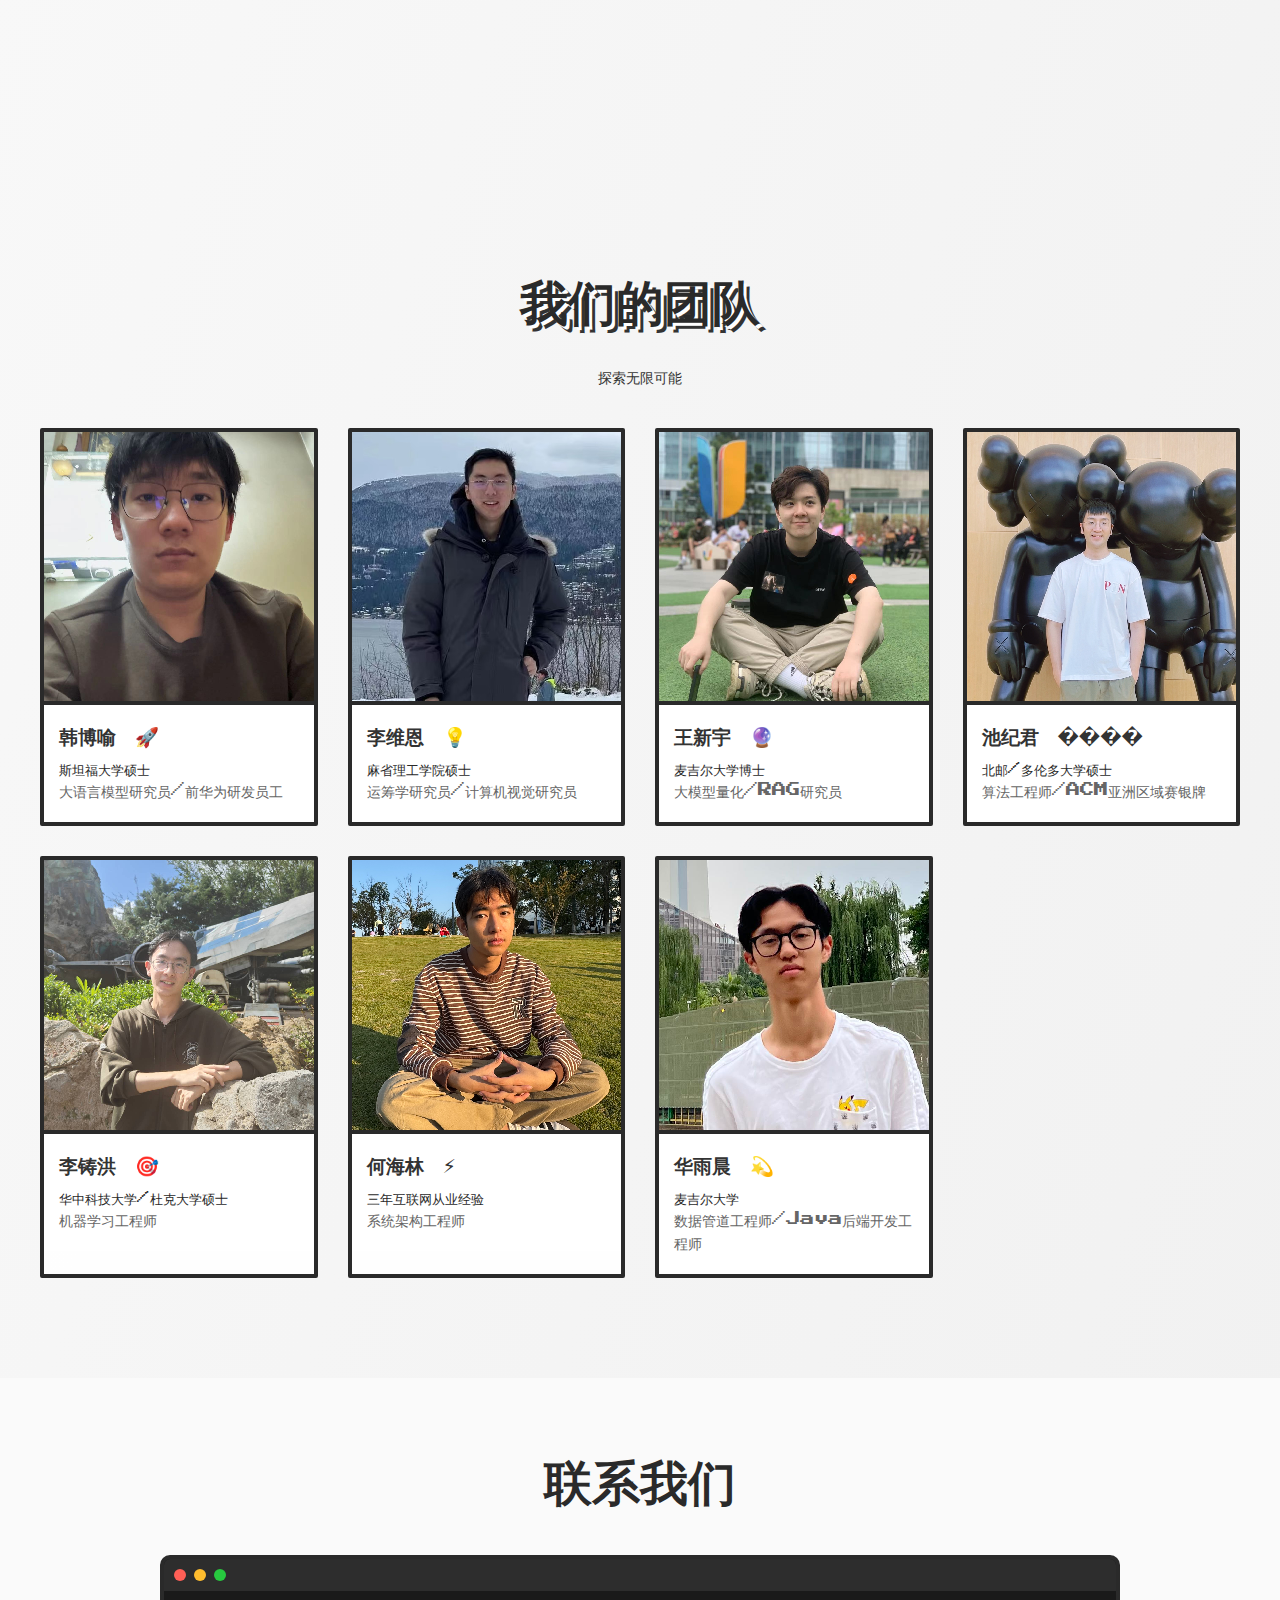
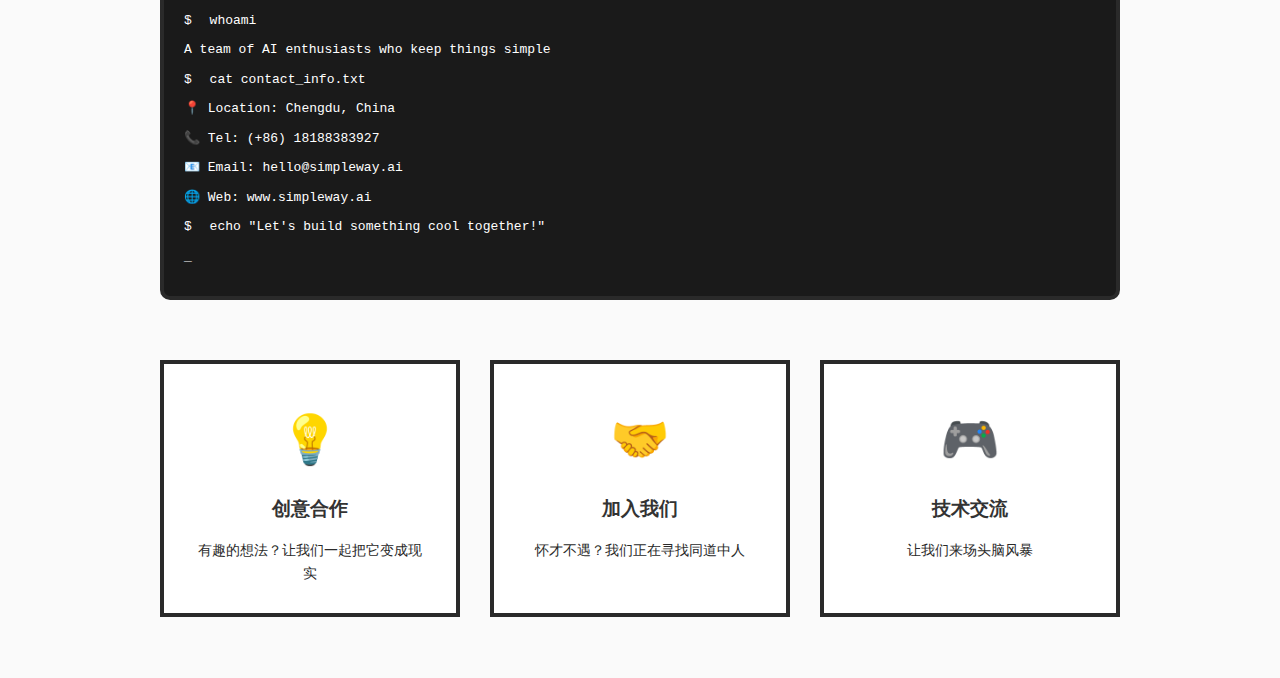
==== commit 9ad8d86e: "dedubled box" ====
--- a/index.html
+++ b/index.html
@@ -841,7 +841,7 @@
             margin: 0;
             display: flex;
             flex-direction: column;
-            height: 100vh;  /* 占满整个视口高度 */
+            height: 100vh;  /* 占满整个���口高度 */
             justify-content: center;  /* 垂直居中 */
         }
 
@@ -887,12 +887,171 @@
             margin-bottom: 30px;
         }
 
-        /* 修改副标题样式，让它更加突出 */
+        /* 修改副标���样式，让它更加突出 */
         #team .subtitle {
             font-size: 0.9em;
             color: var(--primary);  /* 使用主题色 */
             max-width: 600px;
             margin: 0 auto;
+        }
+
+        /* 聊天框样式 */
+        .chat-box {
+            position: fixed;
+            bottom: 30px;
+            right: 30px;
+            width: 320px;
+            height: 400px;
+            background: white;
+            border-radius: 12px;
+            box-shadow: 0 5px 20px rgba(0,0,0,0.15);
+            display: flex;
+            flex-direction: column;
+            overflow: hidden;
+            z-index: 1000;
+            border: 1px solid #eee;
+        }
+
+        .chat-header {
+            padding: 15px 20px;
+            background: var(--primary);
+            color: white;
+            display: flex;
+            justify-content: space-between;
+            align-items: center;
+            border-bottom: 1px solid rgba(0,0,0,0.1);
+        }
+
+        .chat-title {
+            font-size: 1em;
+            font-weight: 500;
+        }
+
+        .chat-close {
+            background: none;
+            border: none;
+            color: white;
+            font-size: 1.5em;
+            cursor: pointer;
+            padding: 0;
+            line-height: 1;
+        }
+
+        .chat-messages {
+            flex: 1;
+            padding: 20px;
+            overflow-y: auto;
+            background: #f8f9fa;
+        }
+
+        .message {
+            margin-bottom: 15px;
+            display: flex;
+            flex-direction: column;
+        }
+
+        .message.bot {
+            align-items: flex-start;
+        }
+
+        .message-content {
+            max-width: 80%;
+            padding: 12px 16px;
+            border-radius: 12px;
+            font-size: 0.9em;
+            line-height: 1.4;
+        }
+
+        .message.bot .message-content {
+            background: white;
+            border: 1px solid #e0e0e0;
+            color: var(--text);
+        }
+
+        /* 移动端适配 */
+        @media (max-width: 768px) {
+            .chat-box {
+                width: calc(100% - 40px);
+                height: 400px;
+                bottom: 20px;
+                right: 20px;
+            }
+        }
+
+        /* 添加聊天图标样式 */
+        .chat-icon {
+            position: fixed;
+            bottom: 30px;
+            right: 30px;
+            width: 60px;
+            height: 60px;
+            background: var(--primary);
+            border-radius: 50%;
+            display: flex;
+            align-items: center;
+            justify-content: center;
+            cursor: pointer;
+            box-shadow: 0 5px 15px rgba(0,0,0,0.2);
+            transition: transform 0.3s ease;
+            z-index: 1000;
+        }
+
+        .chat-icon:hover {
+            transform: scale(1.1);
+        }
+
+        .chat-icon span {
+            font-size: 1.8em;
+        }
+
+        /* 修改聊天框样式 */
+        .chat-box {
+            position: fixed;
+            bottom: 100px;  /* 调整位置，避免与图标重叠 */
+            right: 30px;
+            width: 320px;
+            height: 400px;
+            background: white;
+            border-radius: 12px;
+            box-shadow: 0 5px 20px rgba(0,0,0,0.15);
+            display: flex;
+            flex-direction: column;
+            overflow: hidden;
+            z-index: 1000;
+            border: 1px solid #eee;
+            transition: all 0.3s ease;
+        }
+
+        /* 聊天选项样式 */
+        .chat-options {
+            display: flex;
+            flex-direction: column;
+            gap: 10px;
+        }
+
+        .chat-option {
+            padding: 8px 12px;
+            background: #f0f0f0;
+            border: 1px solid #ddd;
+            border-radius: 15px;
+            cursor: pointer;
+            transition: all 0.3s ease;
+            font-size: 0.9em;
+        }
+
+        .chat-option:hover {
+            background: #e0e0e0;
+            transform: translateY(-2px);
+        }
+
+        /* 用户消息样式 */
+        .message.user {
+            align-items: flex-end;
+        }
+
+        .message.user .message-content {
+            background: var(--primary);
+            color: white;
         }
     </style>
 </head>
@@ -1012,7 +1171,7 @@
                             <img src="image/chijj.jpg" alt="池纪君" class="member-photo">
                         </div>
                         <div class="member-info">
-                            <div class="member-name">池纪君 🔬</div>
+                            <div class="member-name">池纪君 ����</div>
                             <div class="member-education">北邮/多伦多大学硕士</div>
                             <div class="member-title">算法工程师/ACM亚洲区域赛银牌</div>
                         </div>
@@ -1059,24 +1218,6 @@
                             <div class="member-title">数据管道工程师/Java后端开发工程师</div>
                         </div>
                     </div>
-                </div>
-            </div>
-
-            <div class="contact-cards">
-                <div class="contact-card">
-                    <div class="card-icon">💡</div>
-                    <h3>创意合作</h3>
-                    <p>有趣的想法？让我们一起把它变成现实</p>
-                </div>
-                <div class="contact-card">
-                    <div class="card-icon">🤝</div>
-                    <h3>加入我们</h3>
-                    <p>怀才不遇？我们正在寻找同道中人</p>
-                </div>
-                <div class="contact-card">
-                    <div class="card-icon">🎮</div>
-                    <h3>技术交流</h3>
-                    <p>让我们来场头脑风暴</p>
                 </div>
             </div>
         </div>
@@ -1140,6 +1281,36 @@
         </div>
     </section>
 
+    <div class="chat-icon" id="chatIcon">
+        <span>💬</span>
+    </div>
+
+    <div class="chat-box" id="chatBox" style="display: none;">
+        <div class="chat-header">
+            <div class="chat-title">Simple Way AI</div>
+            <button class="chat-close" id="chatClose">×</button>
+        </div>
+        <div class="chat-messages">
+            <div class="message bot">
+                <div class="message-content">
+                    Hi，我们是simple way。一支由海内外精英组成的AI技术团队。
+                </div>
+            </div>
+            <div class="message bot">
+                <div class="message-content">
+                    请问您想了解什么？
+                </div>
+            </div>
+            <div class="message bot">
+                <div class="message-content chat-options">
+                    <div class="chat-option" data-option="team">了解我们团队</div>
+                    <div class="chat-option" data-option="projects">查看项目案例</div>
+                    <div class="chat-option" data-option="contact">获取联系方式</div>
+                </div>
+            </div>
+        </div>
+    </div>
+
     <script>
         document.addEventListener('DOMContentLoaded', () => {
             // 获取所有导航链接
@@ -1203,6 +1374,87 @@
                     }, 100);
                 }
             }
+
+            const chatIcon = document.getElementById('chatIcon');
+            const chatBox = document.getElementById('chatBox');
+            const chatClose = document.getElementById('chatClose');
+
+            chatIcon.addEventListener('click', () => {
+                chatBox.style.display = 'flex';
+                chatIcon.style.display = 'none';
+            });
+
+            chatClose.addEventListener('click', () => {
+                chatBox.style.display = 'none';
+                chatIcon.style.display = 'flex';
+            });
+
+            // 添加聊天选项的点击处理
+            const chatMessages = document.querySelector('.chat-messages');
+            
+            chatMessages.addEventListener('click', (e) => {
+                const option = e.target.closest('.chat-option');
+                if (!option) return;
+
+                // 添加用户选择到聊天记录
+                const userMessage = document.createElement('div');
+                userMessage.className = 'message user';
+                userMessage.innerHTML = `<div class="message-content">${option.textContent}</div>`;
+                chatMessages.appendChild(userMessage);
+
+                // 根据选项返回相应的回复
+                setTimeout(() => {
+                    const botMessage = document.createElement('div');
+                    botMessage.className = 'message bot';
+                    
+                    switch(option.dataset.option) {
+                        case 'team':
+                            botMessage.innerHTML = `
+                                <div class="message-content">
+                                    我们的团队由斯坦福、MIT、麦吉尔等海外名校毕业的AI专家组成。团队成员在大语言模型、计算机视觉等领域有深厚积累。您可以在我们的团队页面了解更多详情。
+                                    <div class="chat-options">
+                                        <div class="chat-option" data-option="projects">了解我们的项目</div>
+                                        <div class="chat-option" data-option="contact">联系我们</div>
+                                    </div>
+                                </div>
+                            `;
+                            break;
+                        case 'projects':
+                            botMessage.innerHTML = `
+                                <div class="message-content">
+                                    我们专注于AI技术的产业落地，主要项目包括：
+                                    • 企业级大语言模型定制
+                                    • 工业视觉检测系统
+                                    • 智能客服解决方案
+                                    
+                                    <div class="chat-options">
+                                        <div class="chat-option" data-option="contact">想了解更多细节？联系我们</div>
+                                    </div>
+                                </div>
+                            `;
+                            break;
+                        case 'contact':
+                            botMessage.innerHTML = `
+                                <div class="message-content">
+                                    您可以通过以下方式联系我们：
+                                    📞 电话：(+86) 18188383927
+                                    📧 邮箱：hello@simpleway.ai
+                                    🌐 官网：www.simpleway.ai
+                                    
+                                    期待与您的合作！
+                                </div>
+                            `;
+                            break;
+                    }
+                    
+                    chatMessages.appendChild(botMessage);
+                    // 滚动到底部
+                    chatMessages.scrollTop = chatMessages.scrollHeight;
+                }, 500);
+
+                // 滚动到底部
+                chatMessages.scrollTop = chatMessages.scrollHeight;
+            });
         });
     </script>
 </body>
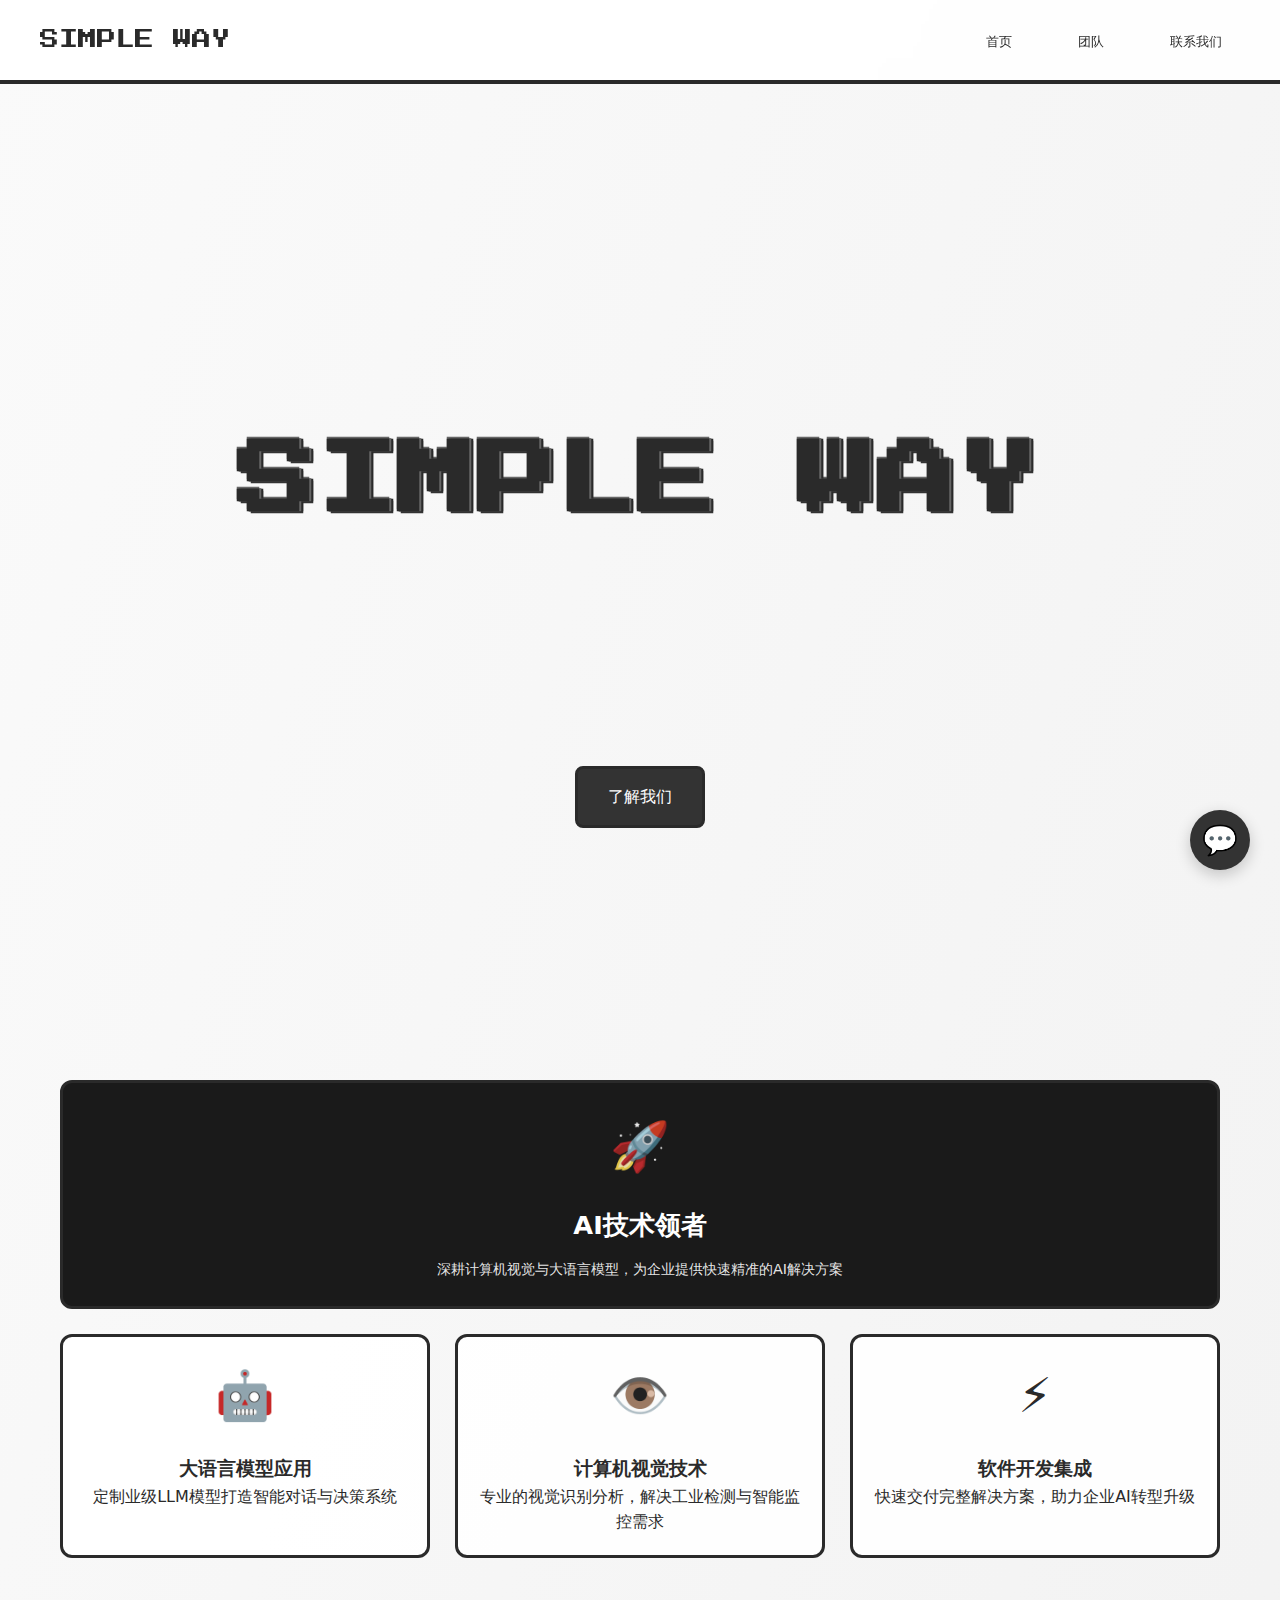
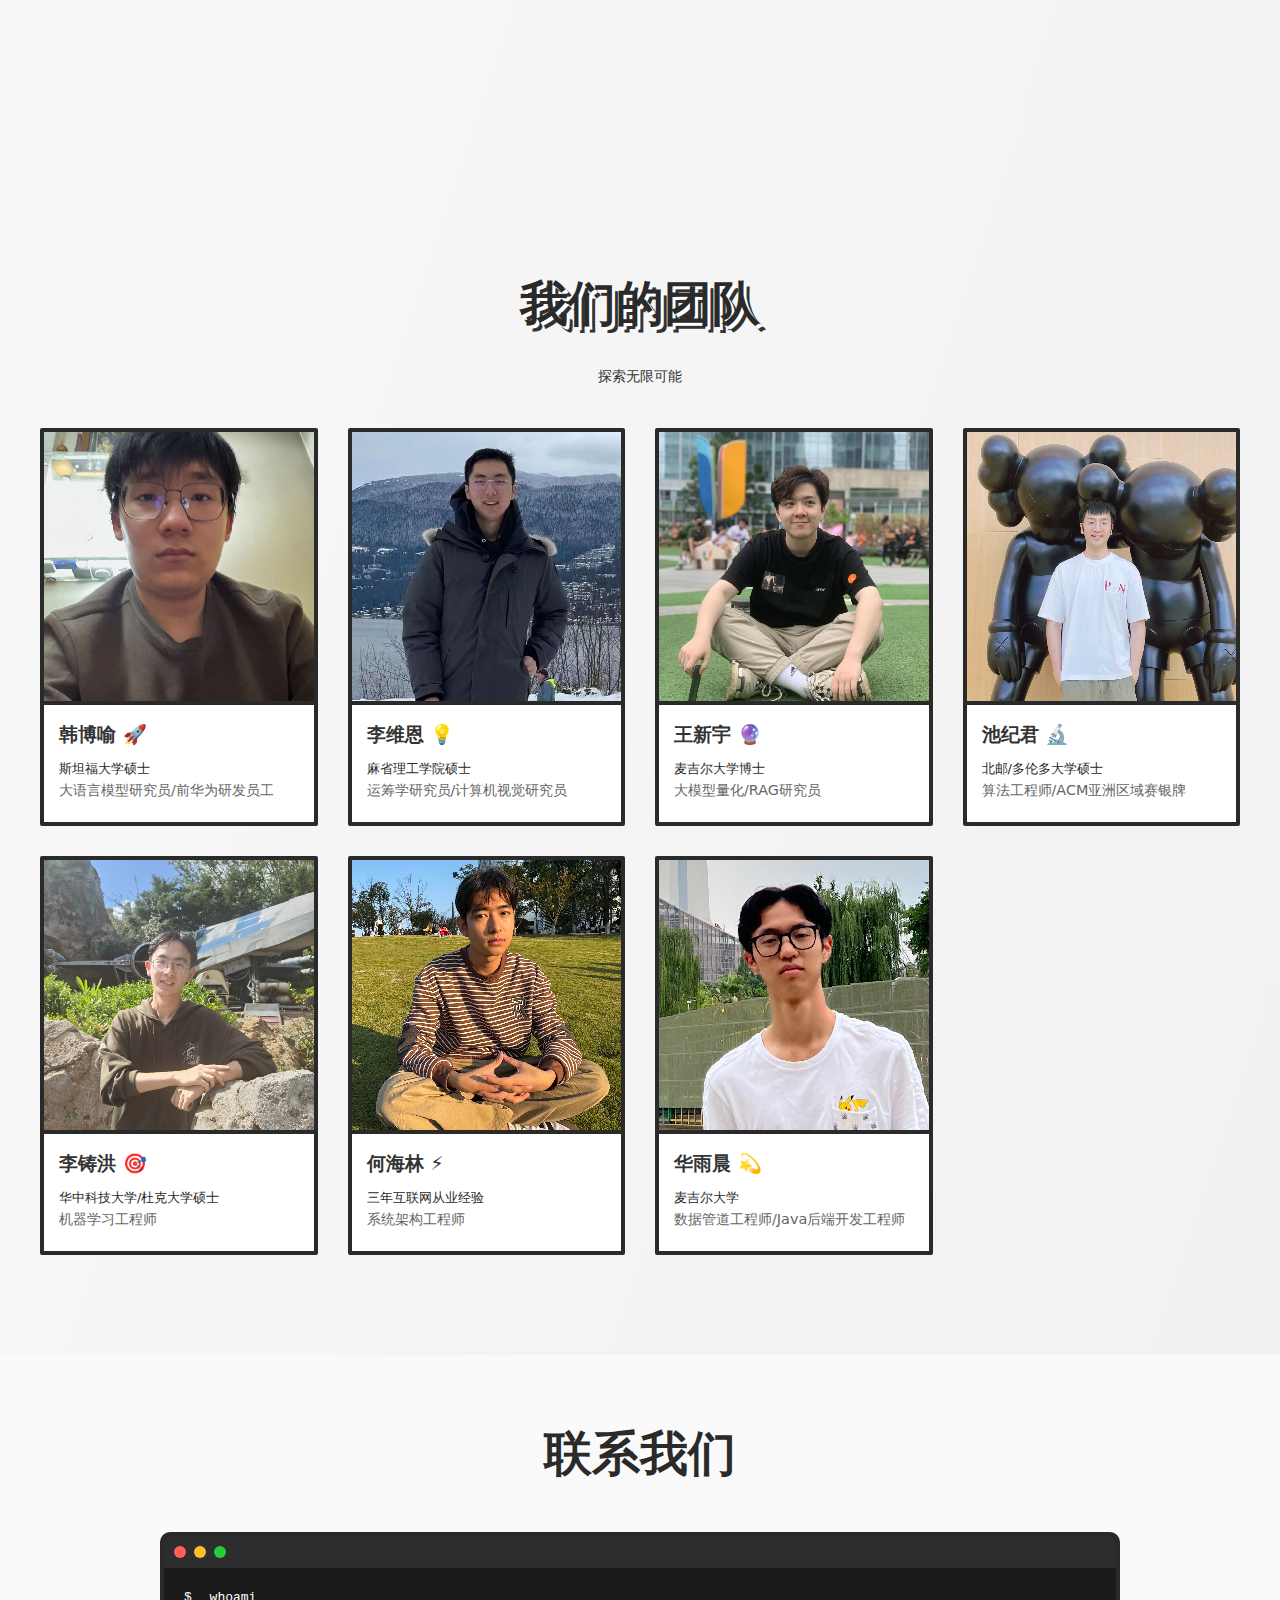
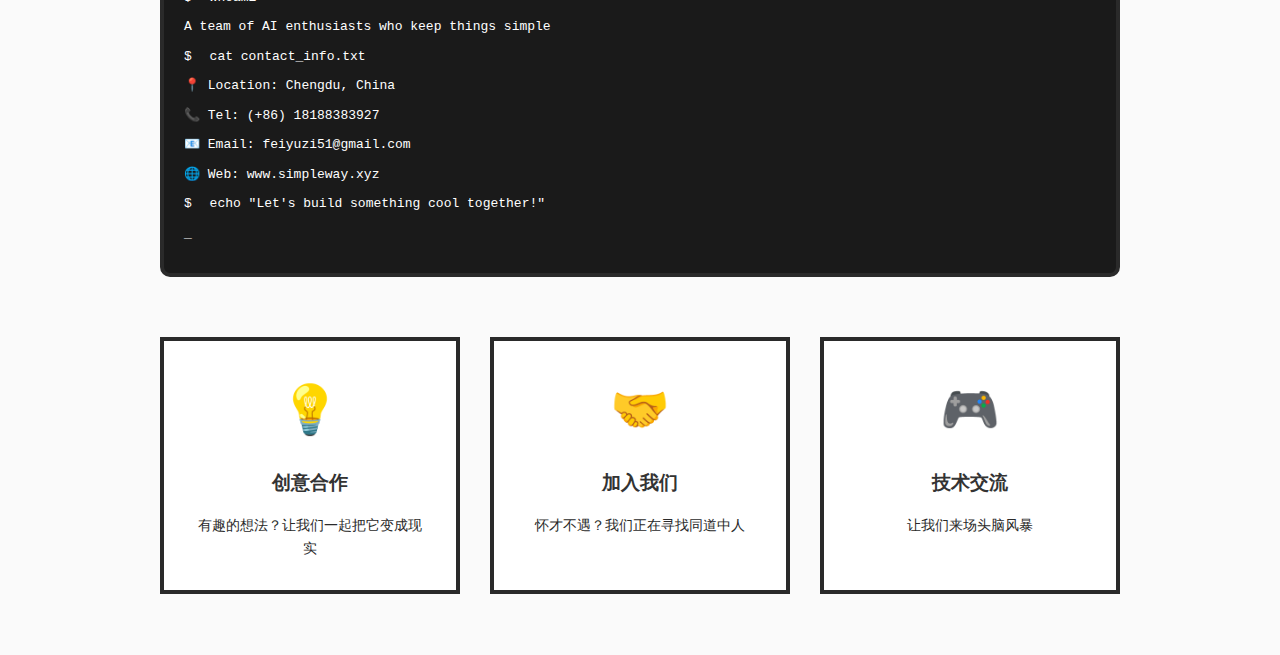
==== commit d5060f5a: "ai chat box" ====
--- a/index.html
+++ b/index.html
@@ -22,7 +22,7 @@
         }
 
         body {
-            font-family: 'Press Start 2P', system-ui;
+            font-family: system-ui, -apple-system, BlinkMacSystemFont, 'Segoe UI', Roboto, Oxygen, Ubuntu, Cantarell, sans-serif;
             background: linear-gradient(to bottom right, #fafafa, #f0f0f0);
             color: var(--text);
             overflow-x: hidden;
@@ -65,6 +65,7 @@
         }
 
         .logo {
+            font-family: 'Press Start 2P', system-ui;
             font-size: 1.2em;
             color: var(--text);
             text-decoration: none;
@@ -83,6 +84,7 @@
         }
 
         .nav-links {
+            font-family: 'Press Start 2P', system-ui;
             display: flex;
             gap: 30px;
         }
@@ -117,6 +119,7 @@
         }
 
         .pixel-title {
+            font-family: 'Press Start 2P', system-ui;
             font-size: 3em;
             color: var(--text);
             text-shadow: 
@@ -309,6 +312,7 @@
         }
 
         .mega-title {
+            font-family: 'Press Start 2P', system-ui;
             font-size: 5em;
             position: relative;
             display: inline-block;
@@ -841,7 +845,7 @@
             margin: 0;
             display: flex;
             flex-direction: column;
-            height: 100vh;  /* 占满整个���口高度 */
+            height: 100vh;  /* 占满整个口高度 */
             justify-content: center;  /* 垂直居中 */
         }
 
@@ -887,7 +891,7 @@
             margin-bottom: 30px;
         }
 
-        /* 修改副标���样式，让它更加突出 */
+        /* 修改副标样式，让它更加突出 */
         #team .subtitle {
             font-size: 0.9em;
             color: var(--primary);  /* 使用主题色 */
@@ -1052,6 +1056,69 @@
         .message.user .message-content {
             background: var(--primary);
             color: white;
+        }
+
+        .chat-input-container {
+            padding: 15px;
+            border-top: 1px solid #eee;
+            background: white;
+            display: flex;
+            gap: 10px;
+        }
+        
+        #chatInput {
+            flex: 1;
+            padding: 8px 12px;
+            border: 1px solid #ddd;
+            border-radius: 20px;
+            outline: none;
+            font-size: 0.9em;
+        }
+        
+        #sendMessage {
+            padding: 8px 15px;
+            background: var(--primary);
+            color: white;
+            border: none;
+            border-radius: 20px;
+            cursor: pointer;
+            transition: all 0.3s ease;
+        }
+        
+        #sendMessage:hover {
+            background: var(--text);
+        }
+
+        /* 加载动画样式 */
+        .typing-indicator {
+            display: flex;
+            gap: 4px;
+            padding: 8px 12px;
+            background: white;
+            border: 1px solid #e0e0e0;
+            border-radius: 12px;
+        }
+
+        .typing-dot {
+            width: 8px;
+            height: 8px;
+            background: var(--secondary);
+            border-radius: 50%;
+            animation: typingAnimation 1.4s infinite;
+            opacity: 0.3;
+        }
+
+        .typing-dot:nth-child(2) {
+            animation-delay: 0.2s;
+        }
+
+        .typing-dot:nth-child(3) {
+            animation-delay: 0.4s;
+        }
+
+        @keyframes typingAnimation {
+            0%, 100% { opacity: 0.3; transform: translateY(0); }
+            50% { opacity: 1; transform: translateY(-4px); }
         }
     </style>
 </head>
@@ -1087,7 +1154,7 @@
             <div class="intro-cards">
                 <div class="intro-card main">
                     <div class="card-icon">🚀</div>
-                    <h2>AI技术引领者</h2>
+                    <h2>AI技术领者</h2>
                     <p>深耕计算机视觉与大语言模型，为企业提供快速精准的AI解决方案</p>
                 </div>
                 
@@ -1171,7 +1238,7 @@
                             <img src="image/chijj.jpg" alt="池纪君" class="member-photo">
                         </div>
                         <div class="member-info">
-                            <div class="member-name">池纪君 ����</div>
+                            <div class="member-name">池纪君 🔬</div>
                             <div class="member-education">北邮/多伦多大学硕士</div>
                             <div class="member-title">算法工程师/ACM亚洲区域赛银牌</div>
                         </div>
@@ -1249,10 +1316,10 @@
                         📞 Tel: (+86) 18188383927
                     </div>
                     <div class="line">
-                        📧 Email: hello@simpleway.ai
+                        📧 Email: feiyuzi51@gmail.com
                     </div>
                     <div class="line">
-                        🌐 Web: www.simpleway.ai
+                        🌐 Web: www.simpleway.xyz
                     </div>
                     <div class="line">
                         <span class="prompt">$</span> echo "Let's build something cool together!" 
@@ -1303,159 +1370,18 @@
             </div>
             <div class="message bot">
                 <div class="message-content chat-options">
-                    <div class="chat-option" data-option="team">了解我们团队</div>
+                    <div class="chat-option" data-option="team">了解simple way</div>
                     <div class="chat-option" data-option="projects">查看项目案例</div>
                     <div class="chat-option" data-option="contact">获取联系方式</div>
                 </div>
             </div>
         </div>
+        <div class="chat-input-container">
+            <input type="text" id="chatInput" placeholder="输入您的问题...">
+            <button id="sendMessage">发送</button>
+        </div>
     </div>
 
-    <script>
-        document.addEventListener('DOMContentLoaded', () => {
-            // 获取所有导航链接
-            const navLinks = document.querySelectorAll('.nav-links a');
-            
-            // 为每个链接添加点击事件
-            navLinks.forEach(link => {
-                link.addEventListener('click', (e) => {
-                    e.preventDefault();
-                    
-                    // 获取目标部分的id
-                    const targetId = link.getAttribute('href').substring(1);
-                    const targetSection = document.getElementById(targetId);
-                    
-                    if (targetSection) {
-                        // 平滑滚动到目标部分
-                        targetSection.scrollIntoView({
-                            behavior: 'smooth'
-                        });
-
-                        // 更新URL（可选）
-                        history.pushState(null, '', link.getAttribute('href'));
-
-                        // 添加活跃状态样式
-                        navLinks.forEach(l => l.classList.remove('active'));
-                        link.classList.add('active');
-                    }
-                });
-            });
-
-            // 滚动监听，更新导航状态
-            window.addEventListener('scroll', () => {
-                const sections = document.querySelectorAll('.section');
-                let currentSection = '';
-
-                sections.forEach(section => {
-                    const sectionTop = section.offsetTop;
-                    const sectionHeight = section.clientHeight;
-                    if (window.pageYOffset >= (sectionTop - sectionHeight/3)) {
-                        currentSection = section.getAttribute('id');
-                    }
-                });
-
-                // 更新导航栏活跃状态
-                navLinks.forEach(link => {
-                    link.classList.remove('active');
-                    if (link.getAttribute('href') === `#${currentSection}`) {
-                        link.classList.add('active');
-                    }
-                });
-            });
-
-            // 初始化页面位置（处理直接访问带hash的URL）
-            if (window.location.hash) {
-                const targetSection = document.querySelector(window.location.hash);
-                if (targetSection) {
-                    setTimeout(() => {
-                        targetSection.scrollIntoView({
-                            behavior: 'smooth'
-                        });
-                    }, 100);
-                }
-            }
-
-            const chatIcon = document.getElementById('chatIcon');
-            const chatBox = document.getElementById('chatBox');
-            const chatClose = document.getElementById('chatClose');
-
-            chatIcon.addEventListener('click', () => {
-                chatBox.style.display = 'flex';
-                chatIcon.style.display = 'none';
-            });
-
-            chatClose.addEventListener('click', () => {
-                chatBox.style.display = 'none';
-                chatIcon.style.display = 'flex';
-            });
-
-            // 添加聊天选项的点击处理
-            const chatMessages = document.querySelector('.chat-messages');
-            
-            chatMessages.addEventListener('click', (e) => {
-                const option = e.target.closest('.chat-option');
-                if (!option) return;
-
-                // 添加用户选择到聊天记录
-                const userMessage = document.createElement('div');
-                userMessage.className = 'message user';
-                userMessage.innerHTML = `<div class="message-content">${option.textContent}</div>`;
-                chatMessages.appendChild(userMessage);
-
-                // 根据选项返回相应的回复
-                setTimeout(() => {
-                    const botMessage = document.createElement('div');
-                    botMessage.className = 'message bot';
-                    
-                    switch(option.dataset.option) {
-                        case 'team':
-                            botMessage.innerHTML = `
-                                <div class="message-content">
-                                    我们的团队由斯坦福、MIT、麦吉尔等海外名校毕业的AI专家组成。团队成员在大语言模型、计算机视觉等领域有深厚积累。您可以在我们的团队页面了解更多详情。
-                                    <div class="chat-options">
-                                        <div class="chat-option" data-option="projects">了解我们的项目</div>
-                                        <div class="chat-option" data-option="contact">联系我们</div>
-                                    </div>
-                                </div>
-                            `;
-                            break;
-                        case 'projects':
-                            botMessage.innerHTML = `
-                                <div class="message-content">
-                                    我们专注于AI技术的产业落地，主要项目包括：
-                                    • 企业级大语言模型定制
-                                    • 工业视觉检测系统
-                                    • 智能客服解决方案
-                                    
-                                    <div class="chat-options">
-                                        <div class="chat-option" data-option="contact">想了解更多细节？联系我们</div>
-                                    </div>
-                                </div>
-                            `;
-                            break;
-                        case 'contact':
-                            botMessage.innerHTML = `
-                                <div class="message-content">
-                                    您可以通过以下方式联系我们：
-                                    📞 电话：(+86) 18188383927
-                                    📧 邮箱：hello@simpleway.ai
-                                    🌐 官网：www.simpleway.ai
-                                    
-                                    期待与您的合作！
-                                </div>
-                            `;
-                            break;
-                    }
-                    
-                    chatMessages.appendChild(botMessage);
-                    // 滚动到底部
-                    chatMessages.scrollTop = chatMessages.scrollHeight;
-                }, 500);
-
-                // 滚动到底部
-                chatMessages.scrollTop = chatMessages.scrollHeight;
-            });
-        });
-    </script>
+    <script src="js/chat.js"></script>
 </body>
 </html>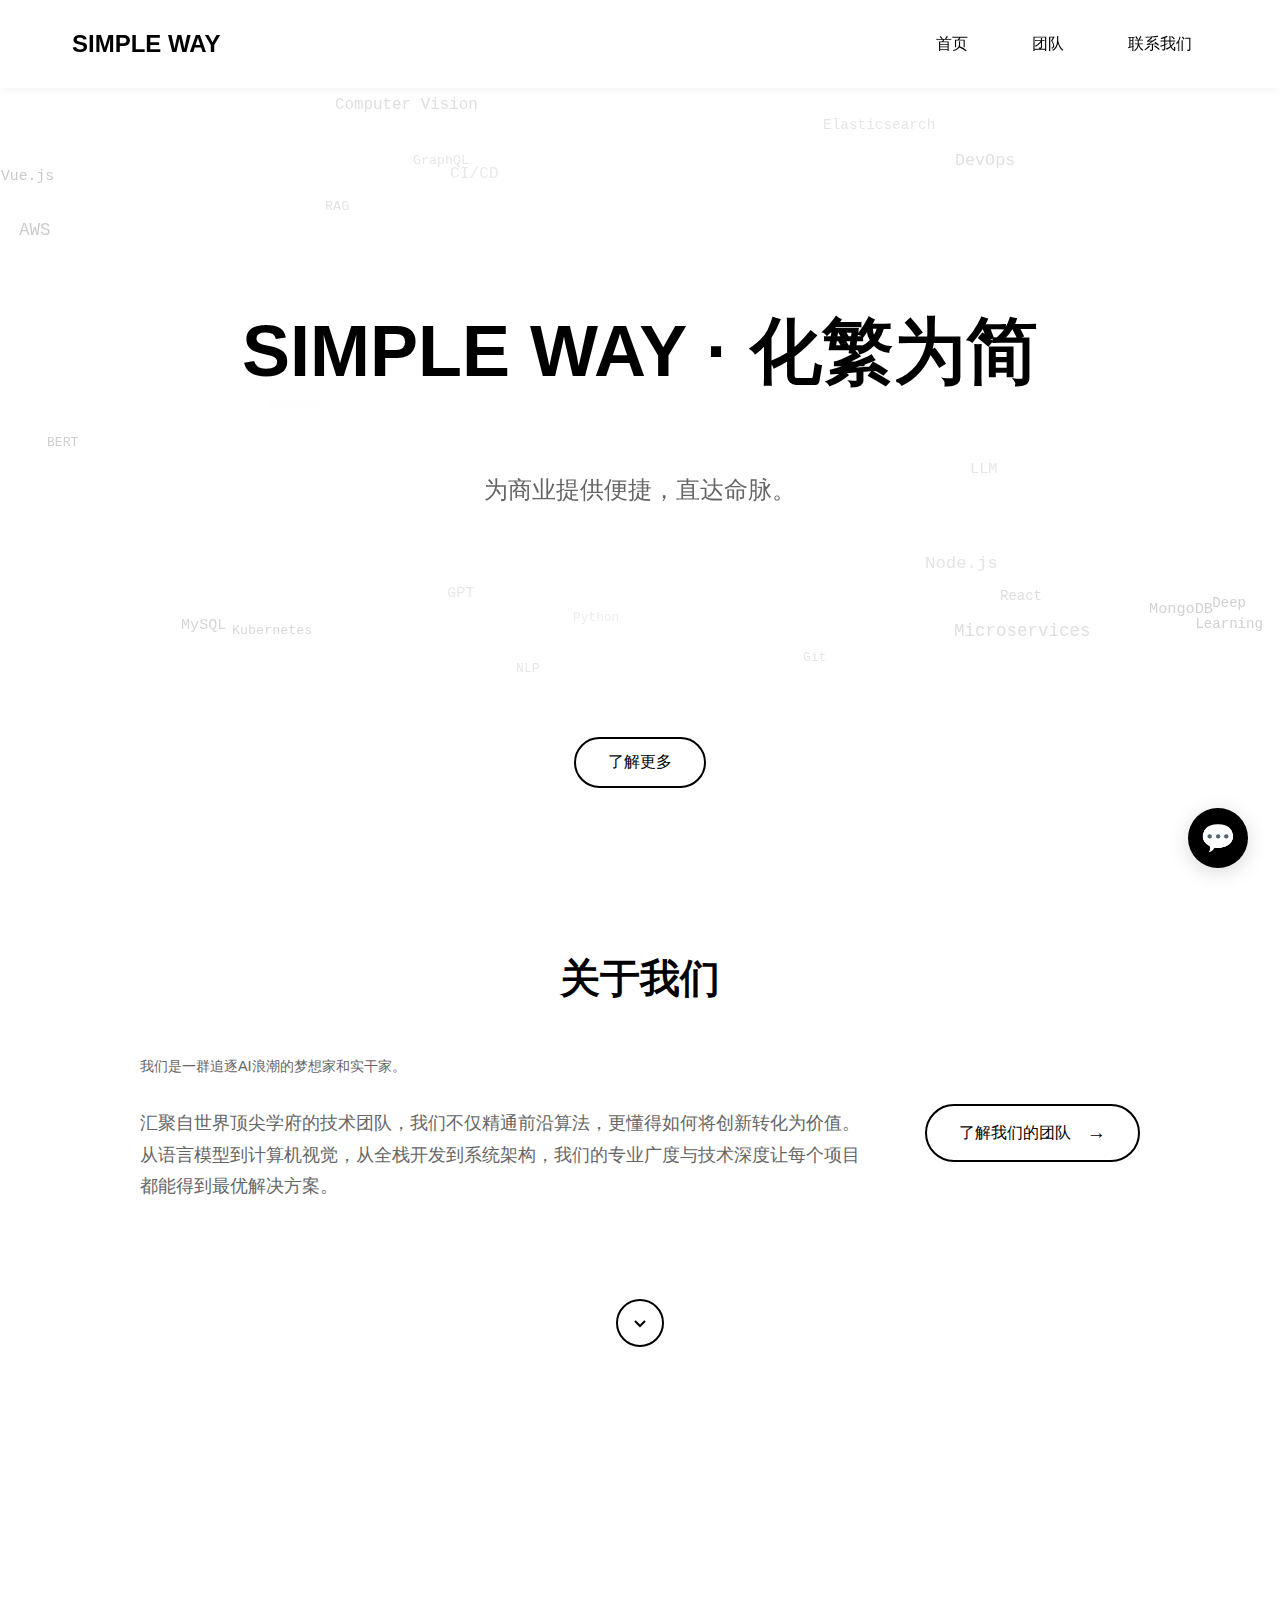
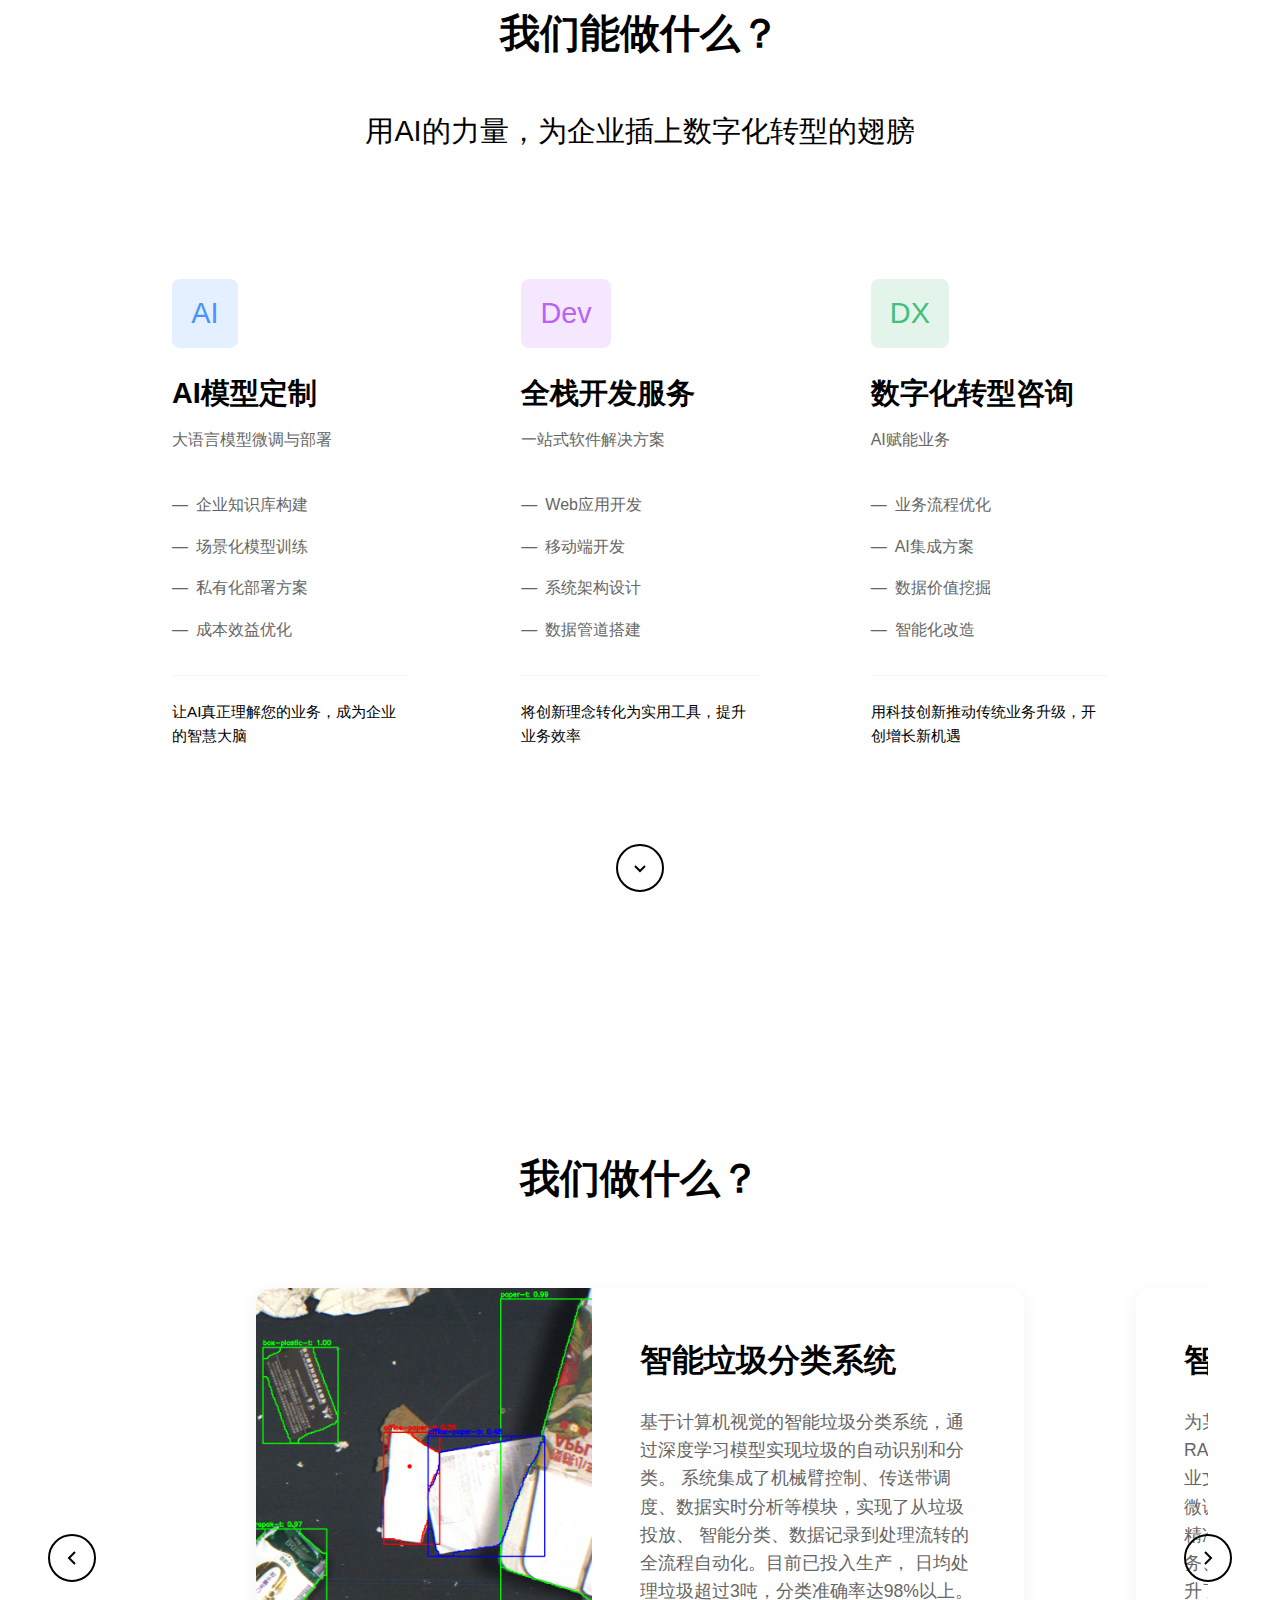
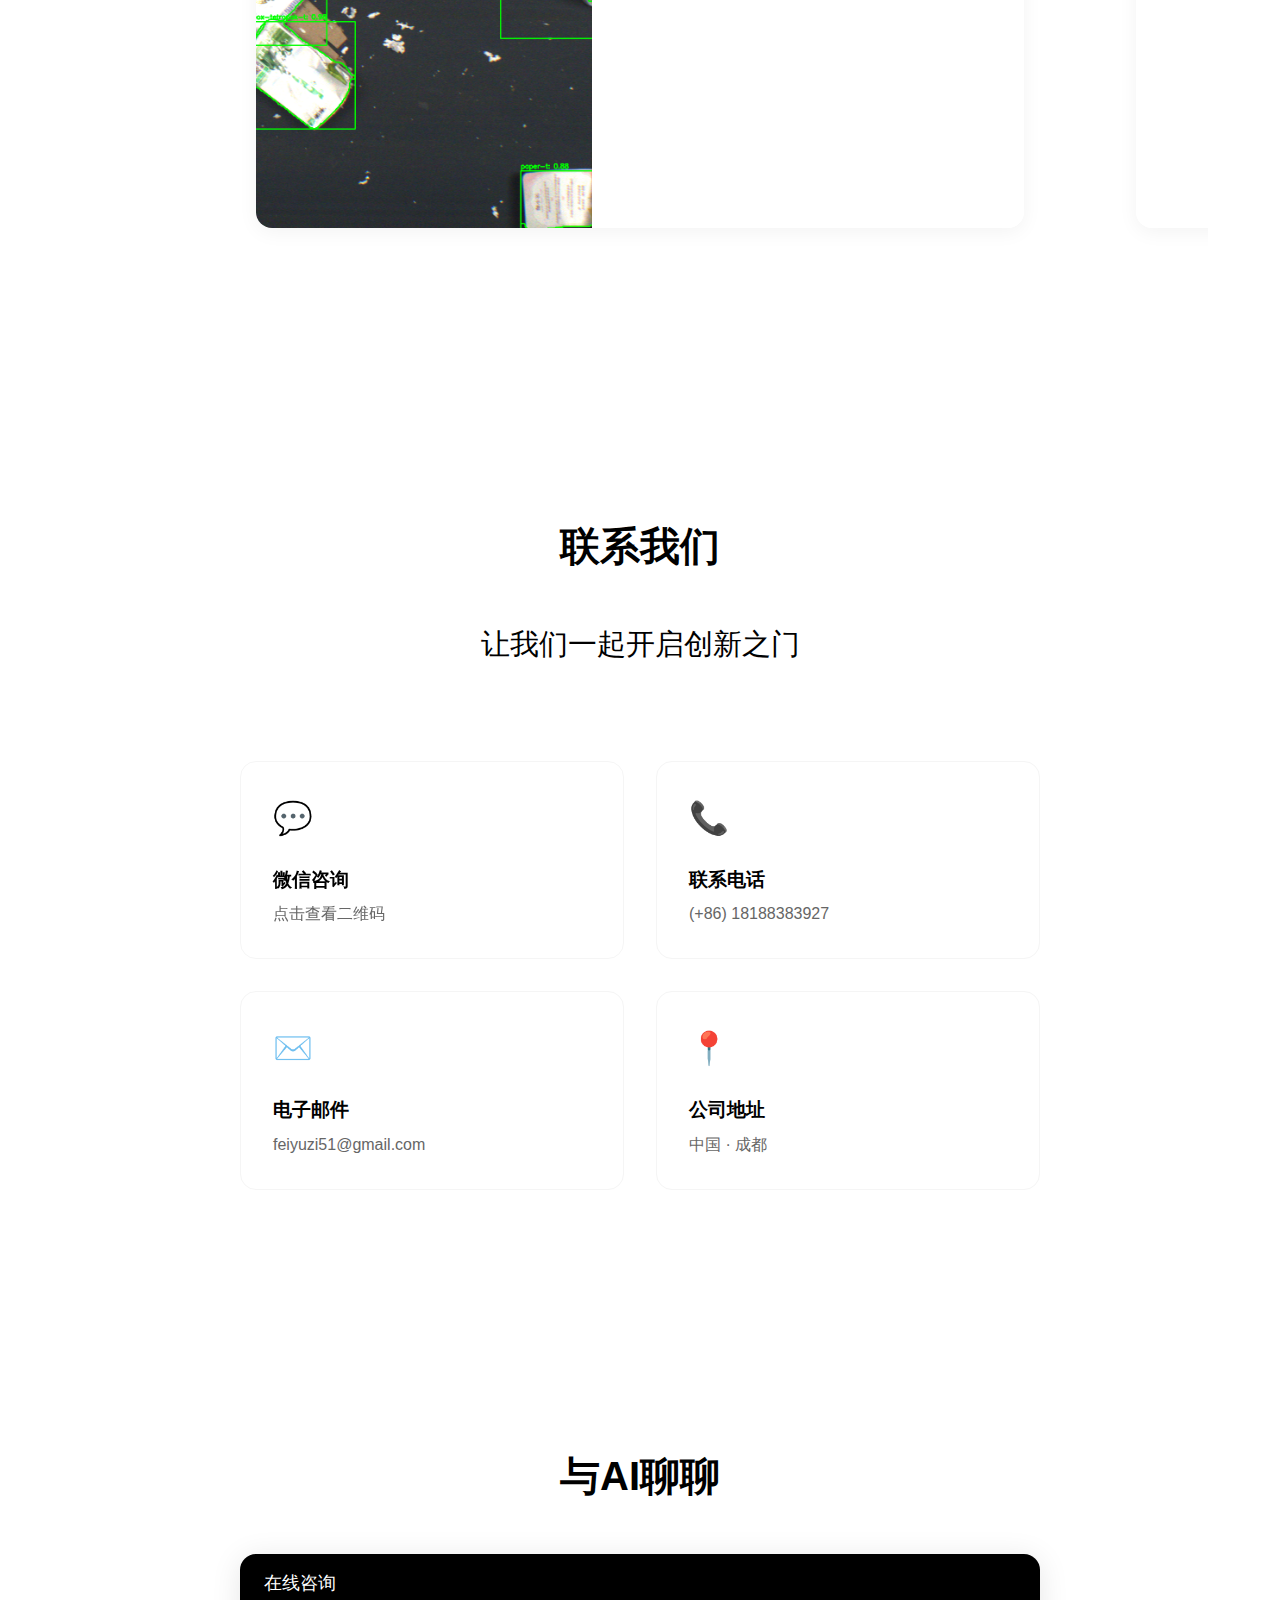
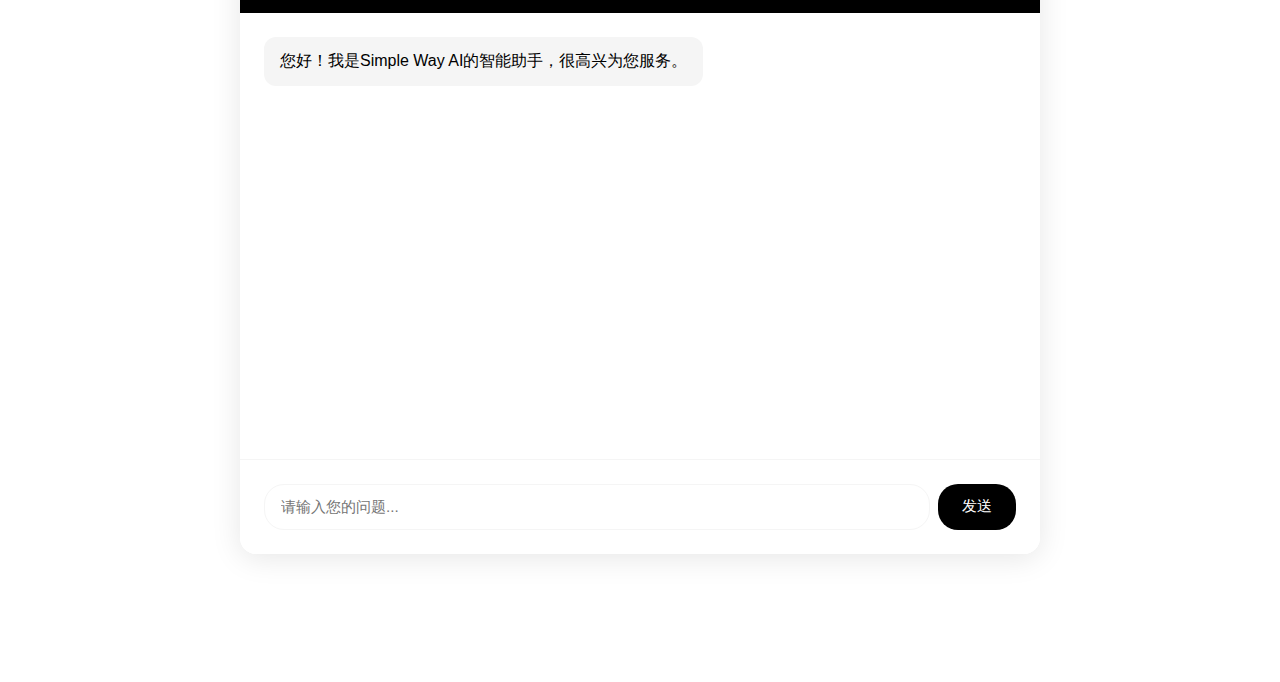
==== commit f84c323d: "simple" ====
--- a/index.html
+++ b/index.html
@@ -3,1385 +3,289 @@
 <head>
     <meta charset="UTF-8">
     <meta name="viewport" content="width=device-width, initial-scale=1.0">
-    <title>AI Lab - Pixel Style</title>
-    <style>
-        @import url('https://fonts.googleapis.com/css2?family=Press+Start+2P&display=swap');
-
-        * {
-            margin: 0;
-            padding: 0;
-            box-sizing: border-box;
-        }
-
-        :root {
-            --bg-color: #fafafa;
-            --primary: #333333;
-            --secondary: #666666;
-            --accent: #999999;
-            --text: #2A2A2A;
-        }
-
-        body {
-            font-family: system-ui, -apple-system, BlinkMacSystemFont, 'Segoe UI', Roboto, Oxygen, Ubuntu, Cantarell, sans-serif;
-            background: linear-gradient(to bottom right, #fafafa, #f0f0f0);
-            color: var(--text);
-            overflow-x: hidden;
-            line-height: 1.6;
-        }
-
-        /* 像素背景元素 */
-        /* .pixel-bg {
-            position: fixed;
-            top: 0;
-            left: 0;
-            width: 100%;
-            height: 100%;
-            z-index: -1;
-            background-image: 
-                linear-gradient(90deg, rgba(77, 193, 255, 0.1) 1px, transparent 1px),
-                linear-gradient(rgba(77, 193, 255, 0.1) 1px, transparent 1px);
-            background-size: 20px 20px;
-        } */
-
-        /* 导航栏 */
-        nav {
-            position: fixed;
-            top: 0;
-            left: 0;
-            width: 100%;
-            background: rgba(255, 255, 255, 0.9);
-            backdrop-filter: blur(10px);
-            border-bottom: 4px solid var(--text);
-            padding: 20px;
-            z-index: 1000;
-        }
-
-        .nav-container {
-            max-width: 1200px;
-            margin: 0 auto;
-            display: flex;
-            justify-content: space-between;
-            align-items: center;
-        }
-
-        .logo {
-            font-family: 'Press Start 2P', system-ui;
-            font-size: 1.2em;
-            color: var(--text);
-            text-decoration: none;
-            display: flex;
-            align-items: center;
-            gap: 10px;
-        }
-
-        .logo-emoji {
-            font-size: 1.5em;
-            animation: jump 0.5s ease infinite alternate;
-        }
-
-        @keyframes jump {
-            to { transform: translateY(-5px); }
-        }
-
-        .nav-links {
-            font-family: 'Press Start 2P', system-ui;
-            display: flex;
-            gap: 30px;
-        }
-
-        .nav-links a {
-            color: var(--text);
-            text-decoration: none;
-            font-size: 0.8em;
-            padding: 8px 16px;
-            border: 2px solid transparent;
-            transition: all 0.3s ease;
-        }
-
-        .nav-links a:hover {
-            background: var(--accent);
-            border: 2px solid var(--text);
-            transform: translateY(-2px);
-        }
-
-        /* 主容器 */
-        .container {
-            max-width: 1200px;
-            margin: 0 auto;
-            padding: 120px 20px 60px;
-        }
-
-        /* 标题部分 */
-        header {
-            text-align: center;
-            margin-bottom: 80px;
-            position: relative;
-        }
-
-        .pixel-title {
-            font-family: 'Press Start 2P', system-ui;
-            font-size: 3em;
-            color: var(--text);
-            text-shadow: 
-                4px 4px 0 var(--primary),
-                8px 8px 0 var(--secondary);
-            margin-bottom: 30px;
-            animation: pixelate 0.5s steps(2) infinite alternate;
-        }
-
-        @keyframes pixelate {
-            to { text-shadow: 
-                4px 4px 0 var(--secondary),
-                8px 8px 0 var(--primary);
-            }
-        }
-
-        .subtitle {
-            font-size: 0.9em;
-            color: var(--text);
-            max-width: 600px;
-            margin: 0 auto;
-        }
-
-        /* 团队网格 */
-        .team-grid {
-            display: grid;
-            grid-template-columns: repeat(auto-fill, minmax(200px, 1fr));
-            gap: 30px;
-            position: relative;
-        }
-
-        .team-member {
-            background: white;
-            border: 4px solid var(--text);
-            border-radius: 4px;
-            overflow: hidden;
-            position: relative;
-        }
-
-        .member-content {
-            position: relative;
-        }
-
-        .member-photo-container {
-            position: relative;
-            padding-top: 100%;
-            overflow: hidden;
-            background: var(--accent);
-        }
-
-        .member-photo {
-            position: absolute;
-            top: 0;
-            left: 0;
-            width: 100%;
-            height: 100%;
-            object-fit: cover;
-            image-rendering: pixelated;
-        }
-
-        .member-info {
-            padding: 15px;
-            background: white;
-            border-top: 4px solid var(--text);
-        }
-
-        .member-name {
-            font-size: 0.9em;
-            margin-bottom: 8px;
-            color: var(--primary);
-        }
-
-        .member-title {
-            font-size: 0.7em;
-            color: var(--secondary);
-            margin-bottom: 5px;
-        }
-
-        .member-education {
-            font-size: 0.6em;
-            color: var(--text);
-        }
-
-        /* 装饰性emoji */
-        .floating-emoji {
-            position: fixed;
-            font-size: 2em;
-            pointer-events: none;
-            animation: float 3s ease-in-out infinite;
-        }
-
-        @keyframes float {
-            0%, 100% { transform: translateY(0); }
-            50% { transform: translateY(-20px); }
-        }
-
-        @media (max-width: 768px) {
-            .pixel-title {
-                font-size: 2em;
-            }
-            .nav-links {
-                gap: 15px;
-            }
-            .nav-links a {
-                font-size: 0.7em;
-                padding: 6px 12px;
-            }
-        }
-
-        /* AI 相关的浮动元素 */
-        .ai-symbol {
-            position: fixed;
-            font-size: 1.2em;
-            pointer-events: none;
-            opacity: 0.7;
-            filter: blur(0.5px);
-            color: var(--secondary);
-        }
-
-        .binary-rain {
-            position: fixed;
-            color: var(--primary);
-            font-family: monospace;
-            font-size: 0.8em;
-            opacity: 0.4;
-            pointer-events: none;
-        }
-
-        /* 新增的动画效果 */
-        @keyframes matrixRain {
-            0% { transform: translateY(-100%); opacity: 0; }
-            10% { opacity: 0.5; }
-            90% { opacity: 0.5; }
-            100% { transform: translateY(100vh); opacity: 0; }
-        }
-
-        @keyframes neuralPulse {
-            0% { transform: scale(1); opacity: 0.7; }
-            50% { transform: scale(1.2); opacity: 0.3; }
-            100% { transform: scale(1); opacity: 0.7; }
-        }
-
-        /* 修改团队成员的悬停效果 */
-        .team-member {
-            position: relative;
-        }
-
-        .team-member::before {
-            position: absolute;
-            top: -10px;
-            right: -10px;
-            background: var(--accent);
-            padding: 8px 12px;
-            border: 2px solid var(--text);
-            font-size: 0.7em;
-            z-index: 2;
-            opacity: 0;
-            transition: opacity 0.3s ease;
-            white-space: pre-wrap;
-            max-width: 200px;
-            text-align: left;
-            line-height: 1.4;
-        }
-
-        .team-member:hover::before {
-            opacity: 1;
-        }
-
-        /* 为每个成员定制悬停内容 */
-        .team-member[data-member="alain"]::before {
-            content: "斯坦福大学计算机系毕业\A华为高级研发工程师\A丰富的团队管理与项目交付经验";
-        }
-
-        /* 为池纪君添加定制悬停内容 */
-        .team-member[data-member="chijj"]::before {
-            content: "算法竞赛获奖者\A多伦多大学交互媒体实验室研究员";
-        }
-
-        /* 首页样式 */
-        .section {
-            min-height: 100vh;
-            padding: 80px 20px;
-            position: relative;
-        }
-
-        .glitch-container {
-            text-align: center;
-            padding: 0;
-            margin: 0;
-        }
-
-        .mega-title {
-            font-family: 'Press Start 2P', system-ui;
-            font-size: 5em;
-            position: relative;
-            display: inline-block;
-            color: var(--text);
-            text-shadow: 
-                2px 2px var(--primary),
-                -2px -2px var(--secondary);
-        }
-
-        .mega-title::before,
-        .mega-title::after {
-            content: attr(data-text);
-            position: absolute;
-            top: 0;
-            left: 0;
-            width: 100%;
-            height: 100%;
-        }
-
-        .mega-title::before {
-            left: 2px;
-            text-shadow: -2px 0 var(--primary);
-            animation: glitch-1 2s infinite linear alternate-reverse;
-        }
-
-        .mega-title::after {
-            left: -2px;
-            text-shadow: 2px 0 var(--secondary);
-            animation: glitch-2 3s infinite linear alternate-reverse;
-        }
-
-        @keyframes glitch-1 {
-            0% { clip-path: inset(20% 0 30% 0); }
-            20% { clip-path: inset(60% 0 10% 0); }
-            40% { clip-path: inset(40% 0 50% 0); }
-            60% { clip-path: inset(80% 0 5% 0); }
-            80% { clip-path: inset(10% 0 70% 0); }
-            100% { clip-path: inset(30% 0 20% 0); }
-        }
-
-        @keyframes glitch-2 {
-            0% { clip-path: inset(15% 0 35% 0); }
-            20% { clip-path: inset(55% 0 15% 0); }
-            40% { clip-path: inset(45% 0 45% 0); }
-            60% { clip-path: inset(75% 0 10% 0); }
-            80% { clip-path: inset(15% 0 65% 0); }
-            100% { clip-path: inset(25% 0 25% 0); }
-        }
-
-        .terminal-text {
-            font-family: monospace;
-            font-size: 1.2em;
-            color: var(--secondary);
-            margin: 20px 0;
-        }
-
-        .manifesto {
-            max-width: 800px;
-            margin: 0 auto 80px;
-            text-align: center;
-        }
-
-        .typewriter-text {
-            font-size: 1.5em;
-            line-height: 1.8;
-            opacity: 0.7;
-            animation: fadeIn 1s forwards;
-            animation-delay: 1s;
-        }
-
-        .feature-grid {
-            display: grid;
-            grid-template-columns: repeat(auto-fit, minmax(250px, 1fr));
-            gap: 30px;
-            max-width: 1200px;
-            margin: 0 auto 60px;
-        }
-
-        .feature-card {
-            background: rgba(255, 255, 255, 0.9);
-            border: 4px solid var(--text);
-            padding: 30px;
-            text-align: center;
-            transform: rotate(-2deg);
-            transition: transform 0.3s ease;
-        }
-
-        .feature-card:hover {
-            transform: rotate(0deg);
-        }
-
-        .feature-icon {
-            font-size: 3em;
-            margin-bottom: 20px;
-        }
-
-        .feature-card h3 {
-            font-size: 1.2em;
-            margin-bottom: 15px;
-            color: var(--primary);
-        }
-
-        .fun-facts {
-            display: flex;
-            justify-content: center;
-            gap: 40px;
-            margin-top: 60px;
-            flex-wrap: wrap;
-        }
-
-        .fact {
-            font-size: 1.2em;
-            display: flex;
-            flex-direction: column;
-            align-items: center;
-            gap: 10px;
-        }
-
-        .highlight {
-            font-size: 2em;
-            color: var(--primary);
-            font-weight: bold;
-        }
-
-        @media (max-width: 768px) {
-            .mega-title {
-                font-size: 3em;
-            }
-            .typewriter-text {
-                font-size: 1.2em;
-            }
-            .fun-facts {
-                gap: 20px;
-            }
-        }
-
-        /* 联系页面样式 */
-        .contact-section {
-            background: var(--bg-color);
-            padding-top: 100px;
-        }
-
-        .contact-container {
-            max-width: 1000px;
-            margin: 0 auto;
-            padding: 0 20px;
-        }
-
-        .contact-title {
-            text-align: center;
-            font-size: 3em;
-            margin-bottom: 40px;
-            color: var(--text);
-        }
-
-        .terminal-window {
-            background: #1a1a1a;
-            border-radius: 10px;
-            margin-bottom: 60px;
-            overflow: hidden;
-            border: 4px solid var(--text);
-        }
-
-        .terminal-header {
-            background: #2d2d2d;
-            padding: 10px;
-            display: flex;
-            gap: 8px;
-        }
-
-        .dot {
-            width: 12px;
-            height: 12px;
-            border-radius: 50%;
-            background: #ff5f56;
-        }
-
-        .dot:nth-child(2) {
-            background: #ffbd2e;
-        }
-
-        .dot:nth-child(3) {
-            background: #27c93f;
-        }
-
-        .terminal-content {
-            padding: 20px;
-            font-family: monospace;
-            color: #fff;
-            font-size: 1em;
-        }
-
-        .line {
-            margin-bottom: 10px;
-            line-height: 1.5;
-        }
-
-        .prompt {
-            color: var(--neon-blue);
-            margin-right: 10px;
-        }
-
-        .blink {
-            animation: blink 1s step-end infinite;
-        }
-
-        @keyframes blink {
-            50% { opacity: 0; }
-        }
-
-        .contact-cards {
-            display: grid;
-            grid-template-columns: repeat(auto-fit, minmax(250px, 1fr));
-            gap: 30px;
-            margin-top: 40px;
-        }
-
-        .contact-card {
-            background: rgba(255, 255, 255, 0.9);
-            border: 4px solid var(--text);
-            padding: 30px;
-            text-align: center;
-            transform: translateY(0);
-            transition: transform 0.3s ease;
-        }
-
-        .contact-card:hover {
-            transform: translateY(-5px);
-        }
-
-        .card-icon {
-            font-size: 3em;
-            margin-bottom: 20px;
-        }
-
-        .contact-card h3 {
-            font-size: 1.2em;
-            margin-bottom: 15px;
-            color: var(--primary);
-        }
-
-        .contact-card p {
-            color: var(--text);
-            font-size: 0.9em;
-        }
-
-        @media (max-width: 768px) {
-            .contact-title {
-                font-size: 2em;
-            }
-            .terminal-content {
-                font-size: 0.9em;
-            }
-        }
-
-        /* 添加section基础样式 */
-        .section {
-            min-height: 100vh;
-            padding: 60px 20px 40px;
-            position: relative;
-        }
-
-        /* 确保container样式统一 */
-        .container {
-            max-width: 1400px;
-            margin: 0 auto;
-            position: relative;
-        }
-
-        /* 添加活跃状态样式 */
-        .nav-links a.active {
-            background: var(--accent);
-            border: 2px solid var(--text);
-        }
-
-        .team-grid {
-            display: grid;
-            grid-template-columns: repeat(auto-fill, minmax(220px, 1fr));
-            gap: 30px;
-            position: relative;
-            margin-top: 40px;
-        }
-
-        .team-member {
-            position: relative;
-            background: rgba(255, 255, 255, 0.9);
-            border: 4px solid var(--text);
-            border-radius: 2px;
-            overflow: hidden;
-        }
-
-        .member-content {
-            position: relative;
-        }
-
-        .member-photo-container {
-            position: relative;
-            padding-top: 100%;
-            overflow: hidden;
-            background: var(--accent);
-        }
-
-        .member-photo {
-            position: absolute;
-            top: 0;
-            left: 0;
-            width: 100%;
-            height: 100%;
-            object-fit: cover;
-            image-rendering: pixelated;
-        }
-
-        .member-info {
-            padding: 15px;
-            background: white;
-            border-top: 4px solid var(--text);
-        }
-
-        .member-name {
-            font-size: 1.2em;
-            margin-bottom: 8px;
-            color: var(--primary);
-            font-weight: bold;
-        }
-
-        .member-title {
-            font-size: 0.9em;
-            color: var(--secondary);
-            margin-bottom: 5px;
-        }
-
-        .member-education {
-            font-size: 0.8em;
-            color: var(--text);
-        }
-
-        /* 应式调整 */
-        @media (max-width: 768px) {
-            .team-grid {
-                grid-template-columns: repeat(auto-fill, minmax(180px, 1fr));
-                gap: 20px;
-            }
-
-            .member-name {
-                font-size: 1em;
-            }
-
-            .member-title {
-                font-size: 0.8em;
-            }
-
-            .member-education {
-                font-size: 0.7em;
-            }
-        }
-
-        .intro-cards {
-            display: grid;
-            grid-template-columns: 1fr 1fr 1fr;
-            gap: 25px;
-            max-width: 1200px;
-            margin: 0 auto;
-            padding: 0 20px;
-        }
-
-        .intro-card {
-            background: rgba(255, 255, 255, 0.9);
-            border: 3px solid var(--text);
-            border-radius: 12px;
-            padding: 20px;
-            text-align: center;
-            transition: transform 0.3s ease;
-            position: relative;
-            overflow: hidden;
-        }
-
-        .intro-card:hover {
-            transform: translateY(-5px);
-        }
-
-        .intro-card.main {
-            grid-column: 1 / -1;
-            background: #1a1a1a;
-            padding: 25px;
-            color: #ffffff;
-        }
-
-        .intro-card.main h2 {
-            font-size: 1.6em;
-            margin-bottom: 12px;
-            color: #ffffff;
-        }
-
-        .intro-card.main p {
-            font-size: 0.9em;
-            max-width: 600px;
-            margin: 0 auto;
-            color: rgba(255, 255, 255, 0.9);
-        }
-
-        .intro-card.main .card-icon {
-            color: #ffffff;
-            opacity: 0.9;
-        }
-
-        /* 移动端适配 */
-        @media (max-width: 768px) {
-            .intro-cards {
-                grid-template-columns: repeat(2, 1fr);  /* 平板上显示两列 */
-                gap: 15px;
-                padding: 0 15px;
-            }
-
-            .intro-card.main {
-                grid-column: 1 / -1;  /* 主卡片依然占满宽度 */
-                padding: 20px;
-            }
-
-            .intro-card.main h2 {
-                font-size: 1.3em;
-            }
-
-            .intro-card h3 {
-                font-size: 1em;
-            }
-
-            .intro-card p {
-                font-size: 0.8em;
-            }
-        }
-
-        /* 小屏幕手机适配 */
-        @media (max-width: 480px) {
-            .intro-cards {
-                grid-template-columns: 1fr;  /* 手机上显示单列 */
-                gap: 15px;
-            }
-
-            .intro-card {
-                padding: 15px;
-            }
-
-            .intro-card.main h2 {
-                font-size: 1.2em;
-            }
-
-            .intro-card.main p {
-                font-size: 0.8em;
-                line-height: 1.4;
-            }
-        }
-
-        /* 修改 team section 的 header 样式 */
-        #team header {
-            margin-top: 0;
-            margin-bottom: 30px;
-        }
-
-        /* 修改 glitch-container 的样式，增加下边距 */
-        .glitch-container {
-            text-align: center;
-            margin-bottom: 120px;
-            padding-top: 60px;
-        }
-
-        /* 修改 section 的样式，让第一屏只显示标题 */
-        #home {
-            height: 100vh;
-            min-height: auto;
-            display: flex;
-            align-items: center;
-            justify-content: center;
-            padding: 0;
-        }
-
-        /* 将intro-cards移动到第二屏 */
-        .intro-cards {
-            display: grid;
-            grid-template-columns: 1fr 1fr 1fr;
-            gap: 25px;
-            max-width: 1200px;
-            margin: 0 auto;
-            padding: 0 20px;
-        }
-
-        /* 修改features section样式 */
-        #features {
-            min-height: auto;
-            padding: 60px 20px;
-            margin-top: 0;
-        }
-
-        /* 添加了解我们按钮的样式 */
-        .learn-more {
-            margin-top: 40px;
-        }
-
-        .learn-more-btn {
-            display: inline-block;
-            padding: 15px 30px;
-            background: var(--primary);
-            color: white;
-            text-decoration: none;
-            border: 3px solid var(--text);
-            border-radius: 8px;
-            font-size: 1em;
-            transition: all 0.3s ease;
-            cursor: pointer;
-        }
-
-        .learn-more-btn:hover {
-            transform: translateY(-3px);
-            box-shadow: 0 5px 15px rgba(0,0,0,0.2);
-            background: var(--text);
-        }
-
-        /* 修改首页布局，使按钮位置偏下 */
-        #home {
-            height: 100vh;
-            min-height: auto;
-            display: flex;
-            align-items: center;
-            justify-content: center;
-            padding: 0;
-        }
-
-        .glitch-container {
-            text-align: center;
-            padding: 0;
-            margin: 0;
-            display: flex;
-            flex-direction: column;
-            height: 100vh;  /* 占满整个口高度 */
-            justify-content: center;  /* 垂直居中 */
-        }
-
-        /* 调整按钮位置 */
-        .learn-more {
-            position: absolute;
-            bottom: 15%;  /* 距离底部15% */
-            left: 50%;
-            transform: translateX(-50%);
-        }
-
-        /* 添加平滑滚动效果 */
-        html {
-            scroll-behavior: smooth;  /* 添加平滑滚动 */
-        }
-
-        .learn-more-btn {
-            display: inline-block;
-            padding: 15px 30px;
-            background: var(--primary);
-            color: white;
-            text-decoration: none;
-            border: 3px solid var(--text);
-            border-radius: 8px;
-            font-size: 1em;
-            transition: all 0.3s ease;
-            cursor: pointer;
-        }
-
-        .learn-more-btn:hover {
-            transform: translateY(-3px);
-            box-shadow: 0 5px 15px rgba(0,0,0,0.2);
-            background: var(--text);
-        }
-
-        /* 修改团队标题样式 */
-        #team .pixel-title {
-            font-size: 3em;
-            color: var(--text);  /* 深色文字 */
-            text-shadow: 
-                3px 3px 0 #ffffff,  /* 白色阴影 */
-                6px 6px 0 var(--primary);  /* 主题色阴影 */
-            margin-bottom: 30px;
-        }
-
-        /* 修改副标样式，让它更加突出 */
-        #team .subtitle {
-            font-size: 0.9em;
-            color: var(--primary);  /* 使用主题色 */
-            max-width: 600px;
-            margin: 0 auto;
-        }
-
-        /* 聊天框样式 */
-        .chat-box {
-            position: fixed;
-            bottom: 30px;
-            right: 30px;
-            width: 320px;
-            height: 400px;
-            background: white;
-            border-radius: 12px;
-            box-shadow: 0 5px 20px rgba(0,0,0,0.15);
-            display: flex;
-            flex-direction: column;
-            overflow: hidden;
-            z-index: 1000;
-            border: 1px solid #eee;
-        }
-
-        .chat-header {
-            padding: 15px 20px;
-            background: var(--primary);
-            color: white;
-            display: flex;
-            justify-content: space-between;
-            align-items: center;
-            border-bottom: 1px solid rgba(0,0,0,0.1);
-        }
-
-        .chat-title {
-            font-size: 1em;
-            font-weight: 500;
-        }
-
-        .chat-close {
-            background: none;
-            border: none;
-            color: white;
-            font-size: 1.5em;
-            cursor: pointer;
-            padding: 0;
-            line-height: 1;
-        }
-
-        .chat-messages {
-            flex: 1;
-            padding: 20px;
-            overflow-y: auto;
-            background: #f8f9fa;
-        }
-
-        .message {
-            margin-bottom: 15px;
-            display: flex;
-            flex-direction: column;
-        }
-
-        .message.bot {
-            align-items: flex-start;
-        }
-
-        .message-content {
-            max-width: 80%;
-            padding: 12px 16px;
-            border-radius: 12px;
-            font-size: 0.9em;
-            line-height: 1.4;
-        }
-
-        .message.bot .message-content {
-            background: white;
-            border: 1px solid #e0e0e0;
-            color: var(--text);
-        }
-
-        /* 移动端适配 */
-        @media (max-width: 768px) {
-            .chat-box {
-                width: calc(100% - 40px);
-                height: 400px;
-                bottom: 20px;
-                right: 20px;
-            }
-        }
-
-        /* 添加聊天图标样式 */
-        .chat-icon {
-            position: fixed;
-            bottom: 30px;
-            right: 30px;
-            width: 60px;
-            height: 60px;
-            background: var(--primary);
-            border-radius: 50%;
-            display: flex;
-            align-items: center;
-            justify-content: center;
-            cursor: pointer;
-            box-shadow: 0 5px 15px rgba(0,0,0,0.2);
-            transition: transform 0.3s ease;
-            z-index: 1000;
-        }
-
-        .chat-icon:hover {
-            transform: scale(1.1);
-        }
-
-        .chat-icon span {
-            font-size: 1.8em;
-        }
-
-        /* 修改聊天框样式 */
-        .chat-box {
-            position: fixed;
-            bottom: 100px;  /* 调整位置，避免与图标重叠 */
-            right: 30px;
-            width: 320px;
-            height: 400px;
-            background: white;
-            border-radius: 12px;
-            box-shadow: 0 5px 20px rgba(0,0,0,0.15);
-            display: flex;
-            flex-direction: column;
-            overflow: hidden;
-            z-index: 1000;
-            border: 1px solid #eee;
-            transition: all 0.3s ease;
-        }
-
-        /* 聊天选项样式 */
-        .chat-options {
-            display: flex;
-            flex-direction: column;
-            gap: 10px;
-        }
-
-        .chat-option {
-            padding: 8px 12px;
-            background: #f0f0f0;
-            border: 1px solid #ddd;
-            border-radius: 15px;
-            cursor: pointer;
-            transition: all 0.3s ease;
-            font-size: 0.9em;
-        }
-
-        .chat-option:hover {
-            background: #e0e0e0;
-            transform: translateY(-2px);
-        }
-
-        /* 用户消息样式 */
-        .message.user {
-            align-items: flex-end;
-        }
-
-        .message.user .message-content {
-            background: var(--primary);
-            color: white;
-        }
-
-        .chat-input-container {
-            padding: 15px;
-            border-top: 1px solid #eee;
-            background: white;
-            display: flex;
-            gap: 10px;
-        }
-        
-        #chatInput {
-            flex: 1;
-            padding: 8px 12px;
-            border: 1px solid #ddd;
-            border-radius: 20px;
-            outline: none;
-            font-size: 0.9em;
-        }
-        
-        #sendMessage {
-            padding: 8px 15px;
-            background: var(--primary);
-            color: white;
-            border: none;
-            border-radius: 20px;
-            cursor: pointer;
-            transition: all 0.3s ease;
-        }
-        
-        #sendMessage:hover {
-            background: var(--text);
-        }
-
-        /* 加载动画样式 */
-        .typing-indicator {
-            display: flex;
-            gap: 4px;
-            padding: 8px 12px;
-            background: white;
-            border: 1px solid #e0e0e0;
-            border-radius: 12px;
-        }
-
-        .typing-dot {
-            width: 8px;
-            height: 8px;
-            background: var(--secondary);
-            border-radius: 50%;
-            animation: typingAnimation 1.4s infinite;
-            opacity: 0.3;
-        }
-
-        .typing-dot:nth-child(2) {
-            animation-delay: 0.2s;
-        }
-
-        .typing-dot:nth-child(3) {
-            animation-delay: 0.4s;
-        }
-
-        @keyframes typingAnimation {
-            0%, 100% { opacity: 0.3; transform: translateY(0); }
-            50% { opacity: 1; transform: translateY(-4px); }
-        }
-    </style>
+    <title>Simple Way AI</title>
+    <link rel="stylesheet" href="css/style.css">
+    <link rel="stylesheet" href="css/chat-simple.css">
 </head>
 <body>
-    <!-- <div class="pixel-bg"></div> -->
     <nav>
         <div class="nav-container">
-            <a href="#" class="logo">
-                <!-- <span class="logo-emoji">🎮</span> -->
-                SIMPLE WAY
-            </a>
+            <a href="/" class="logo">SIMPLE WAY</a>
             <div class="nav-links">
-                <a href="#home">首页</a>
-                <a href="#team">团队</a>
-                <a href="#contact">联系我们</a>
+                <a href="/#home">首页</a>
+                <a href="/#team">团队</a>
+                <a href="/#contact">联系我们</a>
             </div>
         </div>
     </nav>
 
-    <section id="home" class="section">
-        <div class="container">
-            <div class="glitch-container">
-                <h1 class="mega-title" data-text="SIMPLE WAY">SIMPLE WAY</h1>
-                <div class="learn-more">
-                    <a href="#features" class="learn-more-btn">了解我们</a>
-                </div>
-            </div>
-        </div>
-    </section>
-
-    <section id="features" class="section">
-        <div class="container">
-            <div class="intro-cards">
-                <div class="intro-card main">
-                    <div class="card-icon">🚀</div>
-                    <h2>AI技术领者</h2>
-                    <p>深耕计算机视觉与大语言模型，为企业提供快速精准的AI解决方案</p>
-                </div>
-                
-                <div class="intro-card">
-                    <div class="card-icon">🤖</div>
-                    <h3>大语言模型应用</h3>
-                    <p>定制业级LLM模型打造智能对话与决策系统</p>
-                </div>
-                
-                <div class="intro-card">
-                    <div class="card-icon">👁️</div>
-                    <h3>计算机视觉技术</h3>
-                    <p>专业的视觉识别分析，解决工业检测与智能监控需求</p>
-                </div>
-                
-                <div class="intro-card">
-                    <div class="card-icon">⚡</div>
-                    <h3>软件开发集成</h3>
-                    <p>快速交付完整解决方案，助力企业AI转型升级</p>
-                </div>
-            </div>
-        </div>
-    </section>
-
-    <section id="team" class="section">
-        <div class="container">
-            <header>
-                <h1 class="pixel-title">我们的团队</h1>
-                <p class="subtitle">探索无限可能</p>
-            </header>
-
-            <div class="team-grid">
-                <!-- 团队成员1 -->
-                <div class="team-member" data-member="alain">
-                    <div class="member-content">
-                        <div class="member-photo-container">
-                            <img src="image/Alain.jpg" alt="Alain" class="member-photo">
-                        </div>
-                        <div class="member-info">
-                            <div class="member-name">韩博喻 🚀</div>
-                            
-                            <div class="member-education">斯坦福大学硕士</div>
-                            <div class="member-title">大语言模型研究员/前华为研发员工</div>
-                        </div>
-                    </div>
-                </div>
-
-                <!-- 团队成员2 -->
-                <div class="team-member">
-                    <div class="member-content">
-                        <div class="member-photo-container">
-                            <img src="image/Barry.jpg" alt="Barry" class="member-photo">
-                        </div>
-                        <div class="member-info">
-                            <div class="member-name">李维恩 💡</div>
-                           
-                            <div class="member-education">麻省理工学院硕士</div>
-                            <div class="member-title">运筹学研究员/计算机视觉研究员</div>
-                        </div>
-                    </div>
-                </div>
-
-                <!-- 团队成员3 -->
-                <div class="team-member">
-                    <div class="member-content">
-                        <div class="member-photo-container">
-                            <img src="image/xinyu.jpg" alt="王新宇" class="member-photo">
-                        </div>
-                        <div class="member-info">
-                            <div class="member-name">王新宇 🔮</div>
-                            <div class="member-education">麦吉尔大学博士</div>
-                            <div class="member-title">大模型量化/RAG研究员</div>
-                        </div>
-                    </div>
-                </div>
-
-                <!-- 团队成员4 -->
-                <div class="team-member" data-member="chijj">
-                    <div class="member-content">
-                        <div class="member-photo-container">
-                            <img src="image/chijj.jpg" alt="池纪君" class="member-photo">
-                        </div>
-                        <div class="member-info">
-                            <div class="member-name">池纪君 🔬</div>
-                            <div class="member-education">北邮/多伦多大学硕士</div>
-                            <div class="member-title">算法工程师/ACM亚洲区域赛银牌</div>
-                        </div>
-                    </div>
-                </div>
-
-                <!-- 团队成员5 -->
-                <div class="team-member">
-                    <div class="member-content">
-                        <div class="member-photo-container">
-                            <img src="image/zhuhong.jpg" alt="李铸洪" class="member-photo">
-                        </div>
-                        <div class="member-info">
-                            <div class="member-name">李铸洪 🎯</div>
-                            <div class="member-education">华中科技大学/杜克大学硕士</div>
-                            <div class="member-title">机器学习工程师</div>
-                        </div>
-                    </div>
-                </div>
-
-                <!-- 团队成员6 -->
-                <div class="team-member">
-                    <div class="member-content">
-                        <div class="member-photo-container">
-                            <img src="image/hailin.jpg" alt="何海林" class="member-photo">
-                        </div>
-                        <div class="member-info">
-                            <div class="member-name">何海林 ⚡</div>
-                            <div class="member-education">三年互联网从业经验</div>
-                            <div class="member-title">系统架构工程师</div>
-                        </div>
-                    </div>
-                </div>
-
-                <!-- 团队成员7 -->
-                <div class="team-member">
-                    <div class="member-content">
-                        <div class="member-photo-container">
-                            <img src="image/yuchen.jpg" alt="华雨晨" class="member-photo">
-                        </div>
-                        <div class="member-info">
-                            <div class="member-name">华雨晨 💫</div>
-                            <div class="member-education">麦吉尔大学</div>
-                            <div class="member-title">数据管道工程师/Java后端开发工程师</div>
-                        </div>
-                    </div>
-                </div>
-            </div>
-        </div>
-    </section>
-
-    <section id="contact" class="section contact-section">
-        <div class="contact-container">
-            <h2 class="contact-title">联系我们</h2>
-            <div class="terminal-window">
-                <div class="terminal-header">
-                    <span class="dot"></span>
-                    <span class="dot"></span>
-                    <span class="dot"></span>
-                </div>
-                <div class="terminal-content">
-                    <div class="line">
-                        <span class="prompt">$</span> whoami
-                    </div>
-                    <div class="line">
-                        A team of AI enthusiasts who keep things simple
-                    </div>
-                    <div class="line">
-                        <span class="prompt">$</span> cat contact_info.txt
-                    </div>
-                    <div class="line">
-                        📍 Location: Chengdu, China
-                    </div>
-                    <div class="line">
-                        📞 Tel: (+86) 18188383927
-                    </div>
-                    <div class="line">
-                        📧 Email: feiyuzi51@gmail.com
-                    </div>
-                    <div class="line">
-                        🌐 Web: www.simpleway.xyz
-                    </div>
-                    <div class="line">
-                        <span class="prompt">$</span> echo "Let's build something cool together!" 
-                    </div>
-                    <div class="line blink">_</div>
-                </div>
-            </div>
-
-            <div class="contact-cards">
-                <div class="contact-card">
-                    <div class="card-icon">💡</div>
-                    <h3>创意合作</h3>
-                    <p>有趣的想法？让我们一起把它变成现实</p>
-                </div>
-                <div class="contact-card">
-                    <div class="card-icon">🤝</div>
-                    <h3>加入我们</h3>
-                    <p>怀才不遇？我们正在寻找同道中人</p>
-                </div>
-                <div class="contact-card">
-                    <div class="card-icon">🎮</div>
-                    <h3>技术交流</h3>
-                    <p>让我们来场头脑风暴</p>
-                </div>
-            </div>
-        </div>
-    </section>
-
-    <div class="chat-icon" id="chatIcon">
-        <span>💬</span>
+    <main>
+        <section class="hero">
+            <div class="word-cloud-container">
+                <div class="word-cloud"></div>
+            </div>
+            <h1>
+                SIMPLE WAY · 化繁为简
+            </h1>
+            <div class="mission-wrapper">
+                <p>为商业提供便捷，直达命脉。</p>
+            </div>
+            <button class="scroll-btn" onclick="scrollToNext()">了解更多</button>
+        </section>
+
+        <section id="about" class="about-section">
+            <div class="container">
+                <h2 class="section-title">关于我们</h2>
+                <div class="about-content">
+                    <div class="about-text">
+                        <p class="highlight-text">
+                            我们是一群追逐AI浪潮的梦想家和实干家。
+                        </p>
+                        <p class="main-text">
+                            汇聚自世界顶尖学府的技术团队，我们不仅精通前沿算法，更懂得如何将创新转化为价值。从语言模型到计算机视觉，从全栈开发到系统架构，我们的专业广度与技术深度让每个项目都能得到最优解决方案。
+                        </p>
+                    </div>
+                    <div class="team-link-container">
+                        <a href="/team.html" class="team-link">
+                            <span class="team-link-text">了解我们的团队</span>
+                            <span class="team-link-icon">→</span>
+                        </a>
+                    </div>
+                </div>
+                <div class="scroll-indicator">
+                    <button class="circle-btn" onclick="scrollToNext()">
+                        <svg class="arrow-icon" viewBox="0 0 24 24">
+                            <path d="M7 10l5 5 5-5"></path>
+                        </svg>
+                    </button>
+                </div>
+            </div>
+        </section>
+
+        <section id="capabilities" class="capabilities-section">
+            <div class="container">
+                <h2 class="section-title">我们能做什么？</h2>
+                <div class="capabilities-content">
+                    <div class="capabilities-intro">
+                        <p class="capabilities-headline">
+                            用AI的力量，为企业插上数字化转型的翅膀
+                        </p>
+                    </div>
+
+                    <div class="capabilities-grid">
+                        <div class="capability-item">
+                            <div class="capability-header">
+                                <div class="capability-icon">AI</div>
+                                <h3>AI模型定制</h3>
+                                <p class="main-capability">大语言模型微调与部署</p>
+                            </div>
+                            <ul class="capability-list">
+                                <li>企业知识库构建</li>
+                                <li>场景化模型训练</li>
+                                <li>私有化部署方案</li>
+                                <li>成本效益优化</li>
+                            </ul>
+                            <p class="value-prop">让AI真正理解您的业务，成为企业的智慧大脑</p>
+                        </div>
+
+                        <div class="capability-item">
+                            <div class="capability-header">
+                                <div class="capability-icon">Dev</div>
+                                <h3>全栈开发服务</h3>
+                                <p class="main-capability">一站式软件解决方案</p>
+                            </div>
+                            <ul class="capability-list">
+                                <li>Web应用开发</li>
+                                <li>移动端开发</li>
+                                <li>系统架构设计</li>
+                                <li>数据管道搭建</li>
+                            </ul>
+                            <p class="value-prop">将创新理念转化为实用工具，提升业务效率</p>
+                        </div>
+
+                        <div class="capability-item">
+                            <div class="capability-header">
+                                <div class="capability-icon">DX</div>
+                                <h3>数字化转型咨询</h3>
+                                <p class="main-capability">AI赋能业务</p>
+                            </div>
+                            <ul class="capability-list">
+                                <li>业务流程优化</li>
+                                <li>AI集成方案</li>
+                                <li>数据价值挖掘</li>
+                                <li>智能化改造</li>
+                            </ul>
+                            <p class="value-prop">用科技创新推动传统业务升级，开创增长新机遇</p>
+                        </div>
+                    </div>
+                </div>
+                <div class="scroll-indicator">
+                    <button class="circle-btn" onclick="scrollToNext()">
+                        <svg class="arrow-icon" viewBox="0 0 24 24">
+                            <path d="M7 10l5 5 5-5"></path>
+                        </svg>
+                    </button>
+                </div>
+            </div>
+        </section>
+
+        <section id="portfolio" class="portfolio-section">
+            <div class="container">
+                <h2 class="section-title">我们做什么？</h2>
+                <div class="portfolio-container">
+                    <!-- 左箭头按钮 -->
+                    <button class="portfolio-arrow left" id="scrollLeft" aria-label="Previous">
+                        <svg viewBox="0 0 24 24">
+                            <path d="M15 18l-6-6 6-6"></path>
+                        </svg>
+                    </button>
+
+                    <!-- 项目卡片容器 -->
+                    <div class="portfolio-scroll">
+                        <div class="portfolio-card">
+                            <div class="card-image">
+                                <img src="image/garbage.png" alt="智能垃圾分类系统" style="width: 100%; height: 100%; object-fit: cover;">
+                            </div>
+                            <div class="card-content">
+                                <div class="content-wrapper">
+                                    <h3 class="card-title">智能垃圾分类系统</h3>
+                                    <p class="card-description">
+                                        基于计算机视觉的智能垃圾分类系统，通过深度学习模型实现垃圾的自动识别和分类。
+                                        系统集成了机械臂控制、传送带调度、数据实时分析等模块，实现了从垃圾投放、
+                                        智能分类、数据记录到处理流转的全流程自动化。目前已投入生产，
+                                        日均处理垃圾超过3吨，分类准确率达98%以上。
+                                    </p>
+                                </div>
+                            </div>
+                        </div>
+
+                        <div class="portfolio-card">
+                            <div class="card-content">
+                                <div class="content-wrapper">
+                                    <h3 class="card-title">智能知识库问答机器人</h3>
+                                    <p class="card-description">
+                                        为某知名车企定制的AI问答机器人，通过RAG技术实现精准的知识检索。
+                                        系统对企业文档进行深度清洗和向量化存储，结合微调后的大语言模型，
+                                        实现对用户询问的精准理解和回答。目前系统支持产品、服务、技术等
+                                        多个领域的智能问答，大幅提升了客服效率用户满意度。
+                                    </p>
+                                </div>
+                            </div>
+                            <div class="card-image">
+                                <img src="image/chatbot.png" alt="AI问答机器人" style="width: 100%; height: 100%; object-fit: cover;">
+                            </div>
+                        </div>
+                    </div>
+
+                    <!-- 右箭头按钮 -->
+                    <button class="portfolio-arrow right" id="scrollRight" aria-label="Next">
+                        <svg viewBox="0 0 24 24">
+                            <path d="M9 18l6-6-6-6"></path>
+                        </svg>
+                    </button>
+                </div>
+            </div>
+        </section>
+
+        <section id="contact" class="contact-section">
+            <div class="container">
+                <h2 class="section-title">联系我们</h2>
+                <div class="contact-content">
+                    <div class="contact-intro">
+                        <p class="contact-headline">让我们一起开启创新之门</p>
+                    </div>
+                    
+                    <div class="contact-info">
+                        <div class="info-item wechat-card">
+                            <div class="card-inner">
+                                <div class="card-front">
+                                    <div class="info-icon">💬</div>
+                                    <div class="info-content">
+                                        <h3>微信咨询</h3>
+                                        <p>点击查看二维码</p>
+                                    </div>
+                                </div>
+                                <div class="card-back">
+                                    <div class="qr-code">
+                                        <img src="image/qrcode.JPG" alt="微信二维码" />
+                                    </div>
+                                </div>
+                            </div>
+                        </div>
+                        
+                        <div class="info-item">
+                            <div class="info-icon">📞</div>
+                            <div class="info-content">
+                                <h3>联系电话</h3>
+                                <p>(+86) 18188383927</p>
+                            </div>
+                        </div>
+                        
+                        <div class="info-item">
+                            <div class="info-icon">✉️</div>
+                            <div class="info-content">
+                                <h3>电子邮件</h3>
+                                <p>feiyuzi51@gmail.com</p>
+                            </div>
+                        </div>
+                        
+                        <div class="info-item">
+                            <div class="info-icon">📍</div>
+                            <div class="info-content">
+                                <h3>公司地址</h3>
+                                <p>中国 · 成都</p>
+                            </div>
+                        </div>
+                    </div>
+                </div>
+            </div>
+        </section>
+
+        <section id="ai-chat" class="ai-chat-section">
+            <div class="container">
+                <h2 class="section-title">与AI聊聊</h2>
+                <div class="ai-chat-content">
+                    <!-- 复制聊天界面的结构 -->
+                    <div class="chat-header">
+                        <h3>在线咨询</h3>
+                    </div>
+                    <div class="chat-messages">
+                        <div class="message system">
+                            您好！我是Simple Way AI的智能助手，很高兴为您服务。
+                        </div>
+                    </div>
+                    <div class="chat-input">
+                        <input type="text" placeholder="请输入您的问题..." aria-label="Type a message">
+                        <button class="send-message" aria-label="Send message">发送</button>
+                    </div>
+                </div>
+            </div>
+        </section>
+    </main>
+    <div class="chat-bubble">
+        <button class="chat-bubble-button" aria-label="Open chat">
+            <span class="chat-bubble-icon">💬</span>
+        </button>
     </div>
 
-    <div class="chat-box" id="chatBox" style="display: none;">
+    <div class="chat-container">
         <div class="chat-header">
-            <div class="chat-title">Simple Way AI</div>
-            <button class="chat-close" id="chatClose">×</button>
+            <h3>在线咨询</h3>
+            <button class="close-chat" aria-label="Close chat">×</button>
         </div>
         <div class="chat-messages">
-            <div class="message bot">
-                <div class="message-content">
-                    Hi，我们是simple way。一支由海内外精英组成的AI技术团队。
-                </div>
-            </div>
-            <div class="message bot">
-                <div class="message-content">
-                    请问您想了解什么？
-                </div>
-            </div>
-            <div class="message bot">
-                <div class="message-content chat-options">
-                    <div class="chat-option" data-option="team">了解simple way</div>
-                    <div class="chat-option" data-option="projects">查看项目案例</div>
-                    <div class="chat-option" data-option="contact">获取联系方式</div>
-                </div>
-            </div>
-        </div>
-        <div class="chat-input-container">
-            <input type="text" id="chatInput" placeholder="输入您的问题...">
-            <button id="sendMessage">发送</button>
+            <div class="message system">
+                您好！我是Simple Way AI的智能助手，很高兴为您服务。
+            </div>
+        </div>
+        <div class="chat-input">
+            <input type="text" placeholder="请输入您的问题..." aria-label="Type a message">
+            <button class="send-message" aria-label="Send message">发送</button>
         </div>
     </div>
 
-    <script src="js/chat.js"></script>
+    <script src="js/main.js"></script>
+    <script src="js/chat-ai.js"></script>
+    <script src="js/chat-simple.js"></script>
 </body>
 </html>--- a/css/style.css
+++ b/css/style.css
@@ -0,0 +1,1308 @@
+:root {
+  --primary: #000000;
+  --secondary: #666666;
+  --accent: #0066FF;
+  --background: #FFFFFF;
+  --light-gray: #F5F5F5;
+  --font-main: -apple-system, BlinkMacSystemFont, "Segoe UI", Roboto, sans-serif;
+  --font-heading: "SF Pro Display", -apple-system, BlinkMacSystemFont, sans-serif;
+}
+
+* {
+  margin: 0;
+  padding: 0;
+  box-sizing: border-box;
+}
+
+body {
+  font-family: var(--font-main);
+  line-height: 1.5;
+  color: var(--primary);
+  background: var(--background);
+}
+
+/* 修改导航栏样式 */
+nav {
+    position: fixed;
+    top: 0;
+    left: 0;
+    width: 100%;
+    background: rgba(255, 255, 255, 0.95);
+    backdrop-filter: blur(10px);
+    box-shadow: 0 2px 10px rgba(0, 0, 0, 0.05);
+    z-index: 1000;
+}
+
+.nav-container {
+    max-width: 1200px;
+    margin: 0 auto;
+    padding: 1.5rem 2rem;
+    display: flex;
+    justify-content: space-between;
+    align-items: center;
+    transition: padding 0.3s ease;
+}
+
+/* 滚动时的样式 */
+.nav-scrolled .nav-container {
+    padding: 1rem 2rem;
+}
+
+/* 调整主要内容区域的上边距 */
+main {
+    padding-top: 80px;
+}
+
+.hero {
+    margin-top: -80px;
+    padding-top: 80px;
+}
+
+.nav-links {
+  display: flex;
+  gap: 2rem;
+}
+
+.nav-links a {
+  color: var(--primary);
+  text-decoration: none;
+  font-size: 1rem;
+  font-weight: 500;
+  padding: 0.5rem 1rem;
+  border-radius: 6px;
+  transition: background-color 0.3s ease;
+}
+
+.nav-links a:hover {
+  background-color: var(--light-gray);
+}
+
+.logo {
+  font-family: var(--font-heading);
+  font-weight: 700;
+  font-size: 1.5rem;
+  text-decoration: none;
+  color: var(--primary);
+}
+
+.hero {
+  position: relative;
+  height: calc(100vh - 80px);
+  margin-top: -80px;
+  padding-top: 80px;
+  display: flex;
+  flex-direction: column;
+  justify-content: center;
+  align-items: center;
+  padding: 0 2rem;
+  text-align: center;
+}
+
+.hero h1 {
+  position: relative;
+  z-index: 2;
+  font-family: var(--font-heading);
+  font-size: 4.5rem;
+  line-height: 1.1;
+  margin-bottom: 2rem;
+  font-weight: 700;
+  background: var(--background);
+  padding: 1rem 2rem;
+  border-radius: 12px;
+}
+
+.mission-wrapper {
+  position: relative;
+  z-index: 2;
+  max-width: 600px;
+  margin: 0 auto;
+  font-size: 1.5rem;
+  color: var(--secondary);
+  background: var(--background);
+  padding: 1rem 2rem;
+  border-radius: 12px;
+}
+
+.features-grid {
+  display: grid;
+  grid-template-columns: repeat(auto-fit, minmax(300px, 1fr));
+  gap: 2rem;
+  padding: 4rem 2rem;
+  max-width: 1200px;
+  margin: 0 auto;
+}
+
+.feature-card {
+  padding: 2rem;
+  background: var(--light-gray);
+  border-radius: 12px;
+  transition: transform 0.3s ease;
+}
+
+.feature-card:hover {
+  transform: translateY(-5px);
+}
+
+.scroll-btn {
+  position: absolute;
+  bottom: 2rem;
+  left: 50%;
+  transform: translateX(-50%);
+  background: transparent;
+  border: 2px solid var(--primary);
+  border-radius: 30px;
+  padding: 0.8rem 2rem;
+  font-family: var(--font-main);
+  font-size: 1rem;
+  color: var(--primary);
+  cursor: pointer;
+  transition: all 0.3s ease;
+  z-index: 10;
+}
+
+.scroll-btn:hover {
+  background: var(--primary);
+  color: var(--background);
+}
+
+/* 通用器样式 */
+.container {
+    max-width: 1200px;
+    margin: 0 auto;
+    padding: 0 2rem;
+}
+
+/* 通用区块样式 */
+.section-title {
+    font-family: var(--font-heading);
+    font-size: 2.5rem;
+    font-weight: 700;
+    margin-bottom: 3rem;
+    text-align: center;
+}
+
+/* 关于我们区块 */
+.about-section {
+    padding: 8rem 0;
+    background-color: var(--background);
+    position: relative;
+}
+
+/* 能力展示区块 */
+.capabilities-section {
+    padding: 8rem 0;
+    background-color: var(--background);
+}
+
+/* 项目展示区块 */
+.portfolio-section {
+    padding: 8rem 0;
+    background-color: var(--background);
+}
+
+/* 内容区域���样式 */
+.about-content,
+.capabilities-content,
+.portfolio-content {
+    max-width: 1000px;
+    margin: 0 auto;
+}
+
+/* 关于我们区块样式增强 */
+.about-text {
+    font-size: 1.1rem;
+    line-height: 1.8;
+    color: var(--secondary);
+}
+
+.about-text p {
+    margin-bottom: 1.5rem;
+}
+
+.highlight-text {
+    font-size: 1.8rem;
+    color: var(--primary);
+    font-weight: 500;
+    line-height: 1.4;
+    margin-bottom: 2rem !important;
+    font-family: var(--font-heading);
+}
+
+.main-text {
+    margin-bottom: 2rem !important;
+}
+
+.vision-text {
+    border-left: 3px solid var(--accent);
+    padding-left: 1.5rem;
+    margin: 2rem 0;
+}
+
+.mission-text {
+    font-size: 1.4rem;
+    color: var(--primary);
+    font-weight: 500;
+    text-align: center;
+    margin-top: 3rem !important;
+    font-family: var(--font-heading);
+}
+
+/* 改团队滚动展示区域样式 */
+.team-scroll {
+    width: 100vw;
+    margin-top: 4rem;
+    margin-left: calc(-50vw + 50%);
+    padding: 2rem 0;
+    background: var(--light-gray);
+    overflow-x: auto;
+    position: relative;
+}
+
+.team-scroll::-webkit-scrollbar {
+    display: none;
+}
+
+.team-scroll {
+    -ms-overflow-style: none;
+    scrollbar-width: none;
+}
+
+.team-scroll-container {
+    display: flex;
+    gap: 2rem;
+    padding: 0 2rem;
+    width: max-content;
+}
+
+/* ��整团队成员卡片样式 */
+.team-member-compact {
+    flex: 0 0 200px;
+    background: var(--background);
+    padding: 1.5rem;
+    border-radius: 8px;
+    box-shadow: 0 2px 4px rgba(0,0,0,0.05);
+    transition: transform 0.3s ease;
+}
+
+.team-member-compact:hover {
+    transform: translateY(-5px);
+}
+
+.member-photo-compact {
+    width: 100px;
+    height: 100px;
+    border-radius: 8px;
+    margin-bottom: 1rem;
+    object-fit: cover;
+}
+
+.member-info-compact {
+    text-align: center;
+}
+
+.member-name-compact {
+    font-weight: 600;
+    font-size: 1.1rem;
+    margin-bottom: 0.5rem;
+    color: var(--primary);
+}
+
+.member-school-compact {
+    font-size: 0.9rem;
+    color: var(--accent);
+    margin-bottom: 0.3rem;
+}
+
+.member-title-compact {
+    font-size: 0.8rem;
+    color: var(--secondary);
+    line-height: 1.3;
+}
+
+/* 能力展示区块样式增强 */
+.capabilities-intro {
+    text-align: center;
+    margin-bottom: 6rem;
+}
+
+.capabilities-headline {
+    font-size: 1.8rem;
+    color: var(--primary);
+    font-weight: 500;
+    line-height: 1.4;
+    font-family: var(--font-heading);
+    max-width: 800px;
+    margin: 0 auto;
+}
+
+.capabilities-grid {
+    display: grid;
+    grid-template-columns: repeat(3, 1fr);
+    gap: 3rem;
+    max-width: 1200px;
+    margin: 0 auto;
+}
+
+.capability-item {
+    padding: 2rem;
+    transition: all 0.3s ease;
+    position: relative;
+}
+
+.capability-item::after {
+    content: '';
+    position: absolute;
+    bottom: 0;
+    left: 0;
+    width: 0;
+    height: 2px;
+    background: var(--light-gray);
+    transition: width 0.3s ease;
+}
+
+.capability-item:hover::after {
+    width: 100%;
+    background: var(--primary);
+}
+
+.capability-header {
+    margin-bottom: 2.5rem;
+}
+
+.capability-icon {
+    font-size: 1.8rem;
+    margin-bottom: 1.5rem;
+    display: inline-block;
+    font-weight: 500;
+    font-family: var(--font-heading);
+    padding: 0.8rem 1.2rem;
+    border-radius: 8px;
+    transition: all 0.3s ease;
+    border: none;
+    background: none;
+}
+
+/* AI模块的颜色 - 使用柔和的蓝色 */
+.capability-item:nth-child(1) .capability-icon {
+    background: rgba(71, 148, 255, 0.15);
+    color: rgb(71, 148, 255);
+}
+
+.capability-item:nth-child(1):hover .capability-icon {
+    background: rgb(71, 148, 255);
+    color: white;
+}
+
+/* Dev模块的颜色 - 使用柔和的紫色 */
+.capability-item:nth-child(2) .capability-icon {
+    background: rgba(185, 99, 246, 0.15);
+    color: rgb(185, 99, 246);
+}
+
+.capability-item:nth-child(2):hover .capability-icon {
+    background: rgb(185, 99, 246);
+    color: white;
+}
+
+/* DX模块的颜色 - 使用柔和的绿色 */
+.capability-item:nth-child(3) .capability-icon {
+    background: rgba(68, 190, 124, 0.15);
+    color: rgb(68, 190, 124);
+}
+
+.capability-item:nth-child(3):hover .capability-icon {
+    background: rgb(68, 190, 124);
+    color: white;
+}
+
+/* 修改hover效果，使用对应的颜色 */
+.capability-item:nth-child(1):hover::after {
+    background: rgb(71, 148, 255);
+}
+
+.capability-item:nth-child(2):hover::after {
+    background: rgb(185, 99, 246);
+}
+
+.capability-item:nth-child(3):hover::after {
+    background: rgb(68, 190, 124);
+}
+
+.capability-header h3 {
+    font-family: var(--font-heading);
+    font-size: 1.8rem;
+    margin-bottom: 0.8rem;
+    color: var(--primary);
+}
+
+.main-capability {
+    font-size: 1rem;
+    color: var(--secondary);
+}
+
+.capability-list {
+    list-style: none;
+    margin: 0;
+    padding: 0;
+    margin-bottom: 2rem;
+}
+
+.capability-list li {
+    font-size: 1rem;
+    color: var(--secondary);
+    margin-bottom: 1rem;
+    padding-left: 1.5rem;
+    position: relative;
+    line-height: 1.6;
+}
+
+.capability-list li::before {
+    content: "—";
+    position: absolute;
+    left: 0;
+    color: var(--secondary);
+}
+
+.value-prop {
+    font-size: 0.95rem;
+    color: var(--primary);
+    line-height: 1.6;
+    padding-top: 1.5rem;
+    border-top: 1px solid var(--light-gray);
+}
+
+/* 响应式调整 */
+@media (max-width: 1024px) {
+    .capabilities-grid {
+        grid-template-columns: repeat(2, 1fr);
+        gap: 2rem;
+    }
+}
+
+@media (max-width: 768px) {
+    .capabilities-grid {
+        grid-template-columns: 1fr;
+    }
+}
+
+.capabilities-footer {
+    margin-top: 4rem;
+    text-align: center;
+    padding: 2rem;
+    background: var(--background);
+    border-radius: 12px;
+}
+
+.capabilities-footer h4 {
+    font-family: var(--font-heading);
+    color: var(--primary);
+    margin-bottom: 1rem;
+}
+
+.value-statement {
+    margin-bottom: 2rem;
+}
+
+.value-statement p,
+.social-impact p {
+    color: var(--secondary);
+    font-size: 1.1rem;
+}
+
+.social-impact {
+    padding-top: 2rem;
+    border-top: 1px solid var(--light-gray);
+}
+
+/* 项目展示区样式 */
+.portfolio-filter {
+    display: flex;
+    justify-content: center;
+    gap: 1rem;
+    margin-bottom: 3rem;
+}
+
+.filter-btn {
+    padding: 0.8rem 1.5rem;
+    border: none;
+    border-radius: 30px;
+    background: var(--light-gray);
+    color: var(--secondary);
+    cursor: pointer;
+    transition: all 0.3s ease;
+}
+
+.filter-btn.active {
+    background: var(--accent);
+    color: white;
+}
+
+.portfolio-grid {
+    display: grid;
+    grid-template-columns: repeat(auto-fit, minmax(300px, 1fr));
+    gap: 2rem;
+    margin-top: 2rem;
+}
+
+.portfolio-card {
+    flex: 0 0 60vw;
+    height: 70vh;
+    border-radius: 16px;
+    scroll-snap-align: center;
+    margin: 0 2rem;
+    background: var(--background);
+    overflow: hidden;
+    display: flex;
+    flex-direction: row;
+    box-shadow: 0 4px 20px rgba(0, 0, 0, 0.05);
+}
+
+.card-image {
+    flex: 1;
+    overflow: hidden;
+}
+
+.card-image img {
+    width: 100%;
+    height: 100%;
+    object-fit: cover;
+    object-position: center;
+}
+
+.card-content {
+    flex: 1;
+    padding: 3rem;
+    display: flex;
+    flex-direction: column;
+    justify-content: space-between;
+    background: var(--background);
+}
+
+.content-wrapper {
+    flex: 1;
+}
+
+.card-title {
+    font-family: var(--font-heading);
+    font-size: 2rem;
+    color: var(--primary);
+    margin-bottom: 1.5rem;
+}
+
+.card-description {
+    font-size: 1.1rem;
+    line-height: 1.6;
+    color: var(--secondary);
+}
+
+.project-tag {
+    display: inline-block;
+    padding: 0.5rem 1rem;
+    background: var(--light-gray);
+    border-radius: 20px;
+    font-size: 0.9rem;
+    color: var(--accent);
+    margin-bottom: 1rem;
+}
+
+.project-title {
+    font-family: var(--font-heading);
+    font-size: 1.5rem;
+    margin-bottom: 1rem;
+    color: var(--primary);
+}
+
+.project-description {
+    color: var(--secondary);
+    margin-bottom: 1.5rem;
+    line-height: 1.6;
+}
+
+.project-highlights {
+    background: var(--light-gray);
+    padding: 1.5rem;
+    border-radius: 12px;
+}
+
+.highlight-item {
+    margin-bottom: 1rem;
+}
+
+.highlight-item:last-child {
+    margin-bottom: 0;
+}
+
+.highlight-label {
+    display: block;
+    font-weight: 600;
+    color: var(--primary);
+    margin-bottom: 0.5rem;
+}
+
+.highlight-text {
+    color: var(--secondary);
+    font-size: 0.9rem;
+}
+
+/* 联系我们板块样式 */
+.contact-section {
+    padding: 8rem 0;
+    background-color: var(--background);
+}
+
+.contact-content {
+    max-width: 1200px;
+    margin: 0 auto;
+}
+
+.contact-intro {
+    text-align: center;
+    margin-bottom: 6rem;
+}
+
+.contact-headline {
+    font-size: 1.8rem;
+    color: var(--primary);
+    font-weight: 500;
+    line-height: 1.4;
+    font-family: var(--font-heading);
+}
+
+.contact-grid {
+    display: flex;
+    gap: 6rem;
+    align-items: flex-start;
+}
+
+.contact-info {
+    flex: 1;
+    display: grid;
+    grid-template-columns: repeat(2, 1fr);
+    gap: 2rem;
+}
+
+.info-item {
+    padding: 2rem;
+    border: 1px solid var(--light-gray);
+    border-radius: 16px;
+    transition: all 0.3s ease;
+    position: relative;
+}
+
+.info-item:hover {
+    border-color: var(--primary);
+    transform: translateY(-5px);
+}
+
+.info-icon {
+    font-size: 2rem;
+    margin-bottom: 1.5rem;
+}
+
+.info-content h3 {
+    font-family: var(--font-heading);
+    font-size: 1.2rem;
+    margin-bottom: 0.5rem;
+    color: var(--primary);
+}
+
+.info-content p {
+    color: var(--secondary);
+}
+
+.contact-info {
+    max-width: 800px;
+    margin: 0 auto;
+    display: grid;
+    grid-template-columns: repeat(2, 1fr);
+    gap: 2rem;
+}
+
+@media (max-width: 768px) {
+    .contact-info {
+        grid-template-columns: 1fr;
+    }
+}
+
+/* 修改词云容器样式 */
+.word-cloud-container {
+    position: absolute;
+    width: 100%;
+    height: 100%;
+    top: 0;
+    left: 0;
+    overflow: hidden;
+    z-index: 1;
+    pointer-events: none;
+}
+
+.word-cloud {
+    position: absolute;
+    top: 50%;
+    left: 50%;
+    transform: translate(-50%, -50%);
+    width: 100vw;
+    height: 100vh;
+}
+
+.floating-word {
+    position: absolute;
+    color: var(--secondary);
+    font-family: monospace;
+    font-weight: 300;
+    transform-origin: center;
+    pointer-events: none;
+    will-change: transform, opacity;
+}
+
+/* 上下浮动动画 */
+@keyframes float {
+    0%, 100% {
+        transform: translateY(0) rotate(var(--rotation));
+    }
+    50% {
+        transform: translateY(8px) rotate(var(--rotation));
+    }
+}
+
+/* 左右摇摆动画 */
+@keyframes sway {
+    0%, 100% {
+        transform: translateX(0);
+    }
+    33% {
+        transform: translateX(5px);
+    }
+    66% {
+        transform: translateX(-5px);
+    }
+}
+
+/* 为不同词添加不同的初始旋转角度 */
+.floating-word:nth-child(3n) {
+    --rotation: -8deg;
+}
+
+.floating-word:nth-child(3n+1) {
+    --rotation: 5deg;
+}
+
+.floating-word:nth-child(3n+2) {
+    --rotation: -3deg;
+}
+
+/* 优化滚动时的动画效果 */
+.floating-word.scrolling {
+    animation: none;
+    transition-timing-function: cubic-bezier(0.4, 0, 0.2, 1);
+}
+
+/* 确保标题和副标题区域清晰可 */
+.hero h1,
+.mission-wrapper {
+    position: relative;
+    z-index: 2;
+    text-align: center;
+    width: 100%;
+    background: rgba(255, 255, 255, 0.9);
+    padding: 1.5rem;
+    border-radius: 12px;
+    backdrop-filter: blur(5px);
+}
+
+.about-content {
+    display: flex;
+    align-items: flex-start;
+    gap: 4rem;
+}
+
+.about-text {
+    flex: 1;
+}
+
+.team-link-container {
+    padding-top: 3rem;
+    flex-shrink: 0;
+}
+
+.team-link {
+    display: flex;
+    align-items: center;
+    gap: 1rem;
+    padding: 0.8rem 2rem;
+    background: transparent;
+    color: var(--primary);
+    text-decoration: none;
+    border: 2px solid var(--primary);
+    border-radius: 30px;
+    font-weight: 500;
+    transition: all 0.3s ease;
+}
+
+.team-link:hover {
+    background: var(--primary);
+    color: var(--background);
+    transform: translateY(-2px);
+}
+
+.team-link-text {
+    font-size: 1rem;
+    font-family: var(--font-main);
+}
+
+.team-link-icon {
+    font-size: 1.2rem;
+    transition: transform 0.3s ease;
+}
+
+.team-link:hover .team-link-icon {
+    transform: translateX(5px);
+}
+
+/* 添加圆形按钮和箭头样式 */
+.scroll-indicator {
+    display: flex;
+    justify-content: center;
+    margin-top: 4rem;
+}
+
+.circle-btn {
+    width: 48px;
+    height: 48px;
+    border-radius: 50%;
+    border: 2px solid var(--primary);
+    background: transparent;
+    cursor: pointer;
+    display: flex;
+    align-items: center;
+    justify-content: center;
+    transition: all 0.3s ease;
+    position: relative;
+    overflow: hidden;
+}
+
+.circle-btn:hover {
+    background: var(--primary);
+}
+
+.arrow-icon {
+    width: 24px;
+    height: 24px;
+    stroke: var(--primary);
+    stroke-width: 2;
+    fill: none;
+    transition: all 0.3s ease;
+    animation: bounceDown 2s infinite;
+}
+
+.circle-btn:hover .arrow-icon {
+    stroke: var(--background);
+}
+
+@keyframes bounceDown {
+    0%, 20%, 50%, 80%, 100% {
+        transform: translateY(0);
+    }
+    40% {
+        transform: translateY(5px);
+    }
+    60% {
+        transform: translateY(3px);
+    }
+}
+
+.portfolio-scroll {
+    width: 100%;
+    overflow-x: auto;
+    display: flex;
+    gap: 3rem;
+    padding: 2rem 0;
+    scroll-snap-type: x mandatory;
+    -webkit-overflow-scrolling: touch;
+    margin: 0 auto;
+}
+
+.portfolio-scroll::-webkit-scrollbar {
+    display: none;  /* 隐藏滚动条 */
+}
+
+.portfolio-card {
+    flex: 0 0 60vw;
+    height: 60vh;
+    border-radius: 16px;
+    scroll-snap-align: center;
+    margin: 0 2rem;
+}
+
+/* 确保第一个和最后一个卡片也能动到中间 */
+.portfolio-scroll {
+    padding-left: calc((100% - 60vw) / 2);
+    padding-right: calc((100% - 60vw) / 2);
+}
+
+.portfolio-container {
+    position: relative;
+    width: 100%;
+}
+
+.portfolio-arrow {
+    position: absolute;
+    top: 50%;
+    transform: translateY(-50%);
+    width: 48px;
+    height: 48px;
+    border: 2px solid var(--primary);
+    border-radius: 50%;
+    background: transparent;
+    color: var(--primary);
+    cursor: pointer;
+    z-index: 10;
+    display: none;  /* 默认隐藏 */
+    align-items: center;
+    justify-content: center;
+    transition: all 0.3s ease;
+}
+
+.portfolio-arrow:hover {
+    background: var(--primary);
+    color: var(--background);
+}
+
+.portfolio-arrow.left {
+    left: -24px;
+}
+
+.portfolio-arrow.right {
+    right: -24px;
+}
+
+.portfolio-arrow svg {
+    width: 24px;
+    height: 24px;
+    stroke: currentColor;
+    stroke-width: 2;
+    fill: none;
+}
+
+/* 添加二维码相关样式 */
+.qr-code {
+    position: absolute;
+    bottom: 120%;  /* 位于卡片上方 */
+    left: 50%;
+    transform: translateX(-50%);
+    background: white;
+    padding: 1rem;
+    border-radius: 12px;
+    box-shadow: 0 4px 20px rgba(0, 0, 0, 0.1);
+    opacity: 0;
+    visibility: hidden;
+    transition: all 0.3s ease;
+    z-index: 100;
+}
+
+.qr-code img {
+    width: 150px;
+    height: 150px;
+    display: block;
+}
+
+.qr-code::after {
+    content: '';
+    position: absolute;
+    top: 100%;
+    left: 50%;
+    transform: translateX(-50%);
+    border: 8px solid transparent;
+    border-top-color: white;
+}
+
+/* 悬浮时显示二维码 */
+.info-item:hover .qr-code {
+    opacity: 1;
+    visibility: visible;
+    transform: translateX(-50%) translateY(0);
+}
+
+/* 初始状态添加一点位移，使动画更流畅 */
+.info-item .qr-code {
+    transform: translateX(-50%) translateY(10px);
+}
+
+/* 修改微信咨询卡片样式 */
+.info-item.wechat-card {
+    position: relative;
+    min-height: 180px;  /* 确保有足够的高度 */
+    perspective: 1000px;  /* 3D效果 */
+    cursor: pointer;
+}
+
+.wechat-card .card-inner {
+    position: relative;
+    width: 100%;
+    height: 100%;
+    transition: transform 0.6s;
+    transform-style: preserve-3d;
+}
+
+.wechat-card:hover .card-inner,
+.wechat-card.flipped .card-inner {
+    transform: rotateY(180deg);
+}
+
+.wechat-card .card-front,
+.wechat-card .card-back {
+    position: absolute;
+    width: 100%;
+    height: 100%;
+    backface-visibility: hidden;
+    -webkit-backface-visibility: hidden; /* Safari */
+}
+
+.wechat-card .card-front {
+    display: flex;
+    flex-direction: column;
+}
+
+.wechat-card .card-back {
+    transform: rotateY(180deg);
+    display: flex;
+    align-items: center;
+    justify-content: center;
+    padding: 1rem;
+}
+
+.wechat-card .qr-code {
+    position: static;  /* 覆盖之前的绝对定位 */
+    opacity: 1;
+    visibility: visible;
+    transform: none;
+    box-shadow: none;
+    padding: 0;
+}
+
+.wechat-card .qr-code img {
+    width: 140px;
+    height: 140px;
+}
+
+/* 移除之前的悬浮效果 */
+.wechat-card .qr-code::after {
+    display: none;
+}
+
+/* 添加联系方式区域的聊天框样式 */
+.contact-chat {
+    margin-top: 4rem;
+    width: 100%;
+    max-width: 800px;
+    margin-left: auto;
+    margin-right: auto;
+}
+
+.chat-preview {
+    background: white;
+    border-radius: 16px;
+    padding: 2rem;
+    box-shadow: 0 4px 20px rgba(0, 0, 0, 0.05);
+    border: 1px solid var(--light-gray);
+    transition: transform 0.3s ease;
+}
+
+.chat-preview:hover {
+    transform: translateY(-5px);
+}
+
+.chat-preview-header {
+    display: flex;
+    justify-content: space-between;
+    align-items: center;
+    margin-bottom: 1.5rem;
+}
+
+.chat-preview-header h3 {
+    font-family: var(--font-heading);
+    font-size: 1.3rem;
+    color: var(--primary);
+    margin: 0;
+}
+
+.online-status {
+    display: flex;
+    align-items: center;
+    gap: 0.5rem;
+    color: #22C55E;
+    font-size: 0.9rem;
+}
+
+.online-status::before {
+    content: '';
+    width: 8px;
+    height: 8px;
+    background: currentColor;
+    border-radius: 50%;
+}
+
+.chat-preview-content {
+    background: var(--light-gray);
+    border-radius: 12px;
+    padding: 1.5rem;
+    margin-bottom: 1.5rem;
+    display: flex;
+    flex-direction: column;
+    gap: 1rem;
+}
+
+.chat-message {
+    padding: 0.8rem 1rem;
+    border-radius: 8px;
+    max-width: 80%;
+    font-size: 0.95rem;
+    line-height: 1.5;
+}
+
+.chat-message.system {
+    background: white;
+    align-self: flex-start;
+    color: var(--secondary);
+}
+
+.preview-input-area {
+    display: flex;
+    gap: 0.8rem;
+    margin-top: 1.5rem;
+}
+
+.preview-input {
+    flex: 1;
+    padding: 0.8rem 1.2rem;
+    border: 1px solid var(--light-gray);
+    border-radius: 12px;
+    font-size: 0.95rem;
+    outline: none;
+    transition: border-color 0.3s ease;
+}
+
+.preview-input:focus {
+    border-color: var(--primary);
+}
+
+.preview-send-btn {
+    padding: 0.8rem 1.5rem;
+    background: var(--primary);
+    color: white;
+    border: none;
+    border-radius: 12px;
+    font-size: 0.95rem;
+    font-weight: 500;
+    cursor: pointer;
+    display: flex;
+    align-items: center;
+    gap: 0.5rem;
+    transition: all 0.3s ease;
+}
+
+.preview-send-btn:hover {
+    opacity: 0.9;
+    transform: translateY(-2px);
+}
+
+.preview-send-btn .btn-icon {
+    transition: transform 0.3s ease;
+}
+
+.preview-send-btn:hover .btn-icon {
+    transform: translateX(3px);
+}
+
+/* 响应式调整 */
+@media (max-width: 768px) {
+    .contact-chat {
+        padding: 0 2rem;
+    }
+}
+
+/* AI聊天板块样式 */
+.ai-chat-section {
+    padding: 8rem 0;
+    background-color: var(--background);
+    position: relative;
+}
+
+.ai-chat-content {
+    max-width: 800px;
+    margin: 0 auto;
+    text-align: center;
+}
+
+.ai-chat-headline {
+    font-size: 1.8rem;
+    color: var(--primary);
+    font-weight: 500;
+    line-height: 1.4;
+    font-family: var(--font-heading);
+    margin-bottom: 3rem;
+}
+
+.ai-chat-trigger {
+    background: var(--light-gray);
+    border-radius: 16px;
+    padding: 3rem;
+    transition: transform 0.3s ease;
+    cursor: pointer;
+}
+
+.ai-chat-trigger:hover {
+    transform: translateY(-5px);
+}
+
+.trigger-content {
+    display: flex;
+    align-items: center;
+    gap: 2rem;
+    justify-content: center;
+}
+
+.trigger-icon {
+    font-size: 3rem;
+    animation: float 3s ease-in-out infinite;
+}
+
+.trigger-text {
+    text-align: left;
+}
+
+.trigger-text p {
+    margin: 0;
+    font-size: 1.2rem;
+    color: var(--primary);
+    font-weight: 500;
+}
+
+.trigger-subtext {
+    margin-top: 0.5rem !important;
+    font-size: 1rem !important;
+    color: var(--secondary) !important;
+    font-weight: normal !important;
+}
+
+@keyframes float {
+    0%, 100% { transform: translateY(0); }
+    50% { transform: translateY(-10px); }
+}
+
+/* 响应式调整 */
+@media (max-width: 768px) {
+    .ai-chat-trigger {
+        padding: 2rem;
+    }
+
+    .trigger-content {
+        flex-direction: column;
+        gap: 1rem;
+        text-align: center;
+    }
+
+    .trigger-text {
+        text-align: center;
+    }
+}--- a/css/chat-simple.css
+++ b/css/chat-simple.css
@@ -0,0 +1,447 @@
+.chat-bubble {
+    position: fixed;
+    bottom: 2rem;
+    right: 2rem;
+    z-index: 1000;
+}
+
+.chat-bubble-button {
+    width: 60px;
+    height: 60px;
+    border-radius: 30px;
+    background: var(--primary);
+    border: none;
+    cursor: pointer;
+    box-shadow: 0 4px 20px rgba(0, 0, 0, 0.15);
+    transition: transform 0.3s ease;
+    display: flex;
+    align-items: center;
+    justify-content: center;
+    opacity: 1 !important;
+}
+
+.chat-bubble-button:hover {
+    transform: translateY(-2px);
+    box-shadow: 0 6px 25px rgba(0, 0, 0, 0.2);
+}
+
+.chat-bubble-icon {
+    font-size: 1.8rem;
+    color: white;
+}
+
+.chat-container {
+    position: fixed;
+    bottom: 5rem;
+    right: 2rem;
+    width: 400px;
+    height: 600px;
+    background: white;
+    border-radius: 16px;
+    box-shadow: 0 4px 30px rgba(0, 0, 0, 0.1);
+    display: flex;
+    flex-direction: column;
+    overflow: hidden;
+    z-index: 1000;
+    opacity: 0;
+    visibility: hidden;
+    transform: translateY(20px);
+    transition: all 0.3s ease;
+    will-change: transform, width, height, top, left;
+}
+
+.chat-container.active {
+    opacity: 1;
+    visibility: visible;
+    transform: translateY(0);
+}
+
+.chat-container.fixed {
+    position: absolute;
+    transform: none !important;
+    transition: all 0.6s cubic-bezier(0.4, 0, 0.2, 1);
+}
+
+.chat-header {
+    padding: 1rem 1.5rem;
+    background: var(--primary);
+    color: white;
+    display: flex;
+    justify-content: space-between;
+    align-items: center;
+}
+
+.chat-header h3 {
+    margin: 0;
+    font-size: 1.1rem;
+    font-weight: 500;
+}
+
+.close-chat {
+    background: none;
+    border: none;
+    color: white;
+    font-size: 1.5rem;
+    cursor: pointer;
+    padding: 0;
+    line-height: 1;
+}
+
+.chat-messages {
+    flex: 1;
+    padding: 1.5rem;
+    overflow-y: auto;
+    display: flex;
+    flex-direction: column;
+    gap: 1rem;
+    scroll-behavior: smooth;
+    max-height: calc(100% - 120px);
+}
+
+.message {
+    padding: 0.8rem 1rem;
+    border-radius: 12px;
+    max-width: 80%;
+    word-wrap: break-word;
+    text-align: left;
+}
+
+.message.system {
+    background: var(--light-gray);
+    align-self: flex-start;
+    text-align: left;
+}
+
+.message.user {
+    background: var(--primary);
+    color: white;
+    align-self: flex-end;
+    text-align: left;
+}
+
+.chat-input {
+    padding: 1rem;
+    border-top: 1px solid var(--light-gray);
+    display: flex;
+    gap: 0.5rem;
+}
+
+.chat-input input {
+    flex: 1;
+    padding: 0.8rem 1rem;
+    border: 1px solid var(--light-gray);
+    border-radius: 20px;
+    outline: none;
+    font-size: 0.95rem;
+}
+
+.chat-input input:focus {
+    border-color: var(--primary);
+}
+
+.send-message {
+    padding: 0.8rem 1.5rem;
+    background: var(--primary);
+    color: white;
+    border: none;
+    border-radius: 20px;
+    cursor: pointer;
+    font-size: 0.95rem;
+    transition: all 0.3s ease;
+}
+
+.send-message:hover {
+    opacity: 0.9;
+}
+
+.message.loading {
+    color: var(--secondary);
+    font-style: italic;
+}
+
+.message.loading::after {
+    content: '';
+    animation: loading 1.5s infinite;
+}
+
+@keyframes loading {
+    0% { content: ''; }
+    25% { content: '.'; }
+    50% { content: '..'; }
+    75% { content: '...'; }
+}
+
+.message.typing {
+    display: inline-block;
+    white-space: pre-wrap;
+    word-break: break-word;
+    margin: 0;
+    padding: 0;
+}
+
+.message.typing span {
+    visibility: hidden;
+}
+
+.message.typing span.visible {
+    visibility: visible;
+}
+
+.message.thinking {
+    color: var(--secondary);
+    font-style: italic;
+    display: flex;
+    align-items: center;
+    gap: 0.5rem;
+}
+
+.thinking-dots {
+    display: flex;
+    gap: 4px;
+}
+
+.thinking-dots span {
+    width: 4px;
+    height: 4px;
+    background: currentColor;
+    border-radius: 50%;
+    animation: thinking 1.4s infinite;
+}
+
+.thinking-dots span:nth-child(2) {
+    animation-delay: 0.2s;
+}
+
+.thinking-dots span:nth-child(3) {
+    animation-delay: 0.4s;
+}
+
+@keyframes thinking {
+    0%, 100% { transform: translateY(0); }
+    50% { transform: translateY(-4px); }
+}
+
+/* 在小屏幕上显示 */
+@media (max-width: 768px) {
+    .chat-container {
+        width: 100%;
+        height: 100%;
+        bottom: 0;
+        right: 0;
+        border-radius: 0;
+    }
+}
+
+/* 修改预览区域的聊天内容样式 */
+.chat-preview-content {
+    height: 300px;
+    background: var(--light-gray);
+    border-radius: 12px;
+    padding: 1.5rem;
+    margin-bottom: 1.5rem;
+    display: flex;
+    flex-direction: column;
+    gap: 1rem;
+    overflow-y: scroll;
+    scroll-behavior: smooth;
+    touch-action: pan-y;
+    -webkit-overflow-scrolling: touch;
+}
+
+/* 美化滚动条 */
+.chat-preview-content::-webkit-scrollbar {
+    width: 8px;
+}
+
+.chat-preview-content::-webkit-scrollbar-track {
+    background: rgba(0, 0, 0, 0.05);
+    border-radius: 4px;
+}
+
+.chat-preview-content::-webkit-scrollbar-thumb {
+    background: rgba(0, 0, 0, 0.2);
+    border-radius: 4px;
+    border: 2px solid var(--light-gray);
+}
+
+.chat-preview-content::-webkit-scrollbar-thumb:hover {
+    background: rgba(0, 0, 0, 0.3);
+}
+
+/* 防止滚动穿透 */
+.chat-preview {
+    background: white;
+    border-radius: 16px;
+    padding: 2rem;
+    box-shadow: 0 4px 20px rgba(0, 0, 0, 0.05);
+    border: 1px solid var(--light-gray);
+    position: relative;
+    isolation: isolate;
+}
+
+/* 底部聊天框容器 */
+.contact-chat {
+    margin-top: 4rem;
+    width: 100%;
+    max-width: 800px;
+    margin-left: auto;
+    margin-right: auto;
+}
+
+.chat-preview-header {
+    display: flex;
+    justify-content: space-between;
+    align-items: center;
+    margin-bottom: 1.5rem;
+}
+
+.chat-preview-header h3 {
+    font-family: var(--font-heading);
+    font-size: 1.3rem;
+    color: var(--primary);
+    margin: 0;
+}
+
+.online-status {
+    display: flex;
+    align-items: center;
+    gap: 0.5rem;
+    color: #22C55E;
+    font-size: 0.9rem;
+}
+
+.online-status::before {
+    content: '';
+    width: 8px;
+    height: 8px;
+    background: currentColor;
+    border-radius: 50%;
+}
+
+/* 聊天消息样式 */
+.chat-message {
+    padding: 0.8rem 1rem;
+    border-radius: 8px;
+    max-width: 80%;
+    font-size: 0.95rem;
+    line-height: 1.5;
+}
+
+.chat-message.system {
+    background: white;
+    align-self: flex-start;
+    color: var(--secondary);
+}
+
+.chat-message.user {
+    background: var(--primary);
+    color: white;
+    align-self: flex-end;
+}
+
+/* 输入区域 */
+.preview-input-area {
+    display: flex;
+    gap: 0.8rem;
+}
+
+.preview-input {
+    flex: 1;
+    padding: 0.8rem 1.2rem;
+    border: 1px solid var(--light-gray);
+    border-radius: 12px;
+    font-size: 0.95rem;
+    outline: none;
+    transition: border-color 0.3s ease;
+}
+
+.preview-input:focus {
+    border-color: var(--primary);
+}
+
+.preview-send-btn {
+    padding: 0.8rem 1.5rem;
+    background: var(--primary);
+    color: white;
+    border: none;
+    border-radius: 12px;
+    font-size: 0.95rem;
+    font-weight: 500;
+    cursor: pointer;
+    display: flex;
+    align-items: center;
+    gap: 0.5rem;
+    transition: all 0.3s ease;
+}
+
+.preview-send-btn:hover {
+    opacity: 0.9;
+}
+
+.preview-send-btn .btn-icon {
+    transition: transform 0.3s ease;
+}
+
+.preview-send-btn:hover .btn-icon {
+    transform: translateX(3px);
+}
+
+/* 响应式调整 */
+@media (max-width: 768px) {
+    .contact-chat {
+        padding: 0 2rem;
+    }
+    
+    .chat-preview {
+        padding: 1.5rem;
+    }
+    
+    .chat-preview-content {
+        height: 250px; /* 移动端稍微降低高度 */
+    }
+}
+
+/* AI聊天区域样式 */
+.ai-chat-section {
+    padding: 8rem 0;
+    background-color: var(--background);
+    position: relative;
+}
+
+.ai-chat-content {
+    max-width: 800px;
+    margin: 0 auto;
+    min-height: 600px;
+    background: white;
+    border-radius: 16px;
+    box-shadow: 0 4px 30px rgba(0, 0, 0, 0.1);
+    display: flex;
+    flex-direction: column;
+    overflow: hidden;
+}
+
+/* 固定状态下的样式调整 */
+.chat-container.fixed {
+    background: none;
+    box-shadow: none;
+}
+
+.chat-container.fixed .chat-messages {
+    background: white;
+    border-radius: 0;
+}
+
+/* 确保消息区域占满剩余空间 */
+.ai-chat-content .chat-messages {
+    flex: 1;
+    background: white;
+    border-radius: 0;
+}
+
+/* 调整输入区域在固定位置时的样式 */
+.ai-chat-content .chat-input {
+    background: white;
+    border-top: 1px solid var(--light-gray);
+    padding: 1.5rem;
+    margin-top: auto;
+}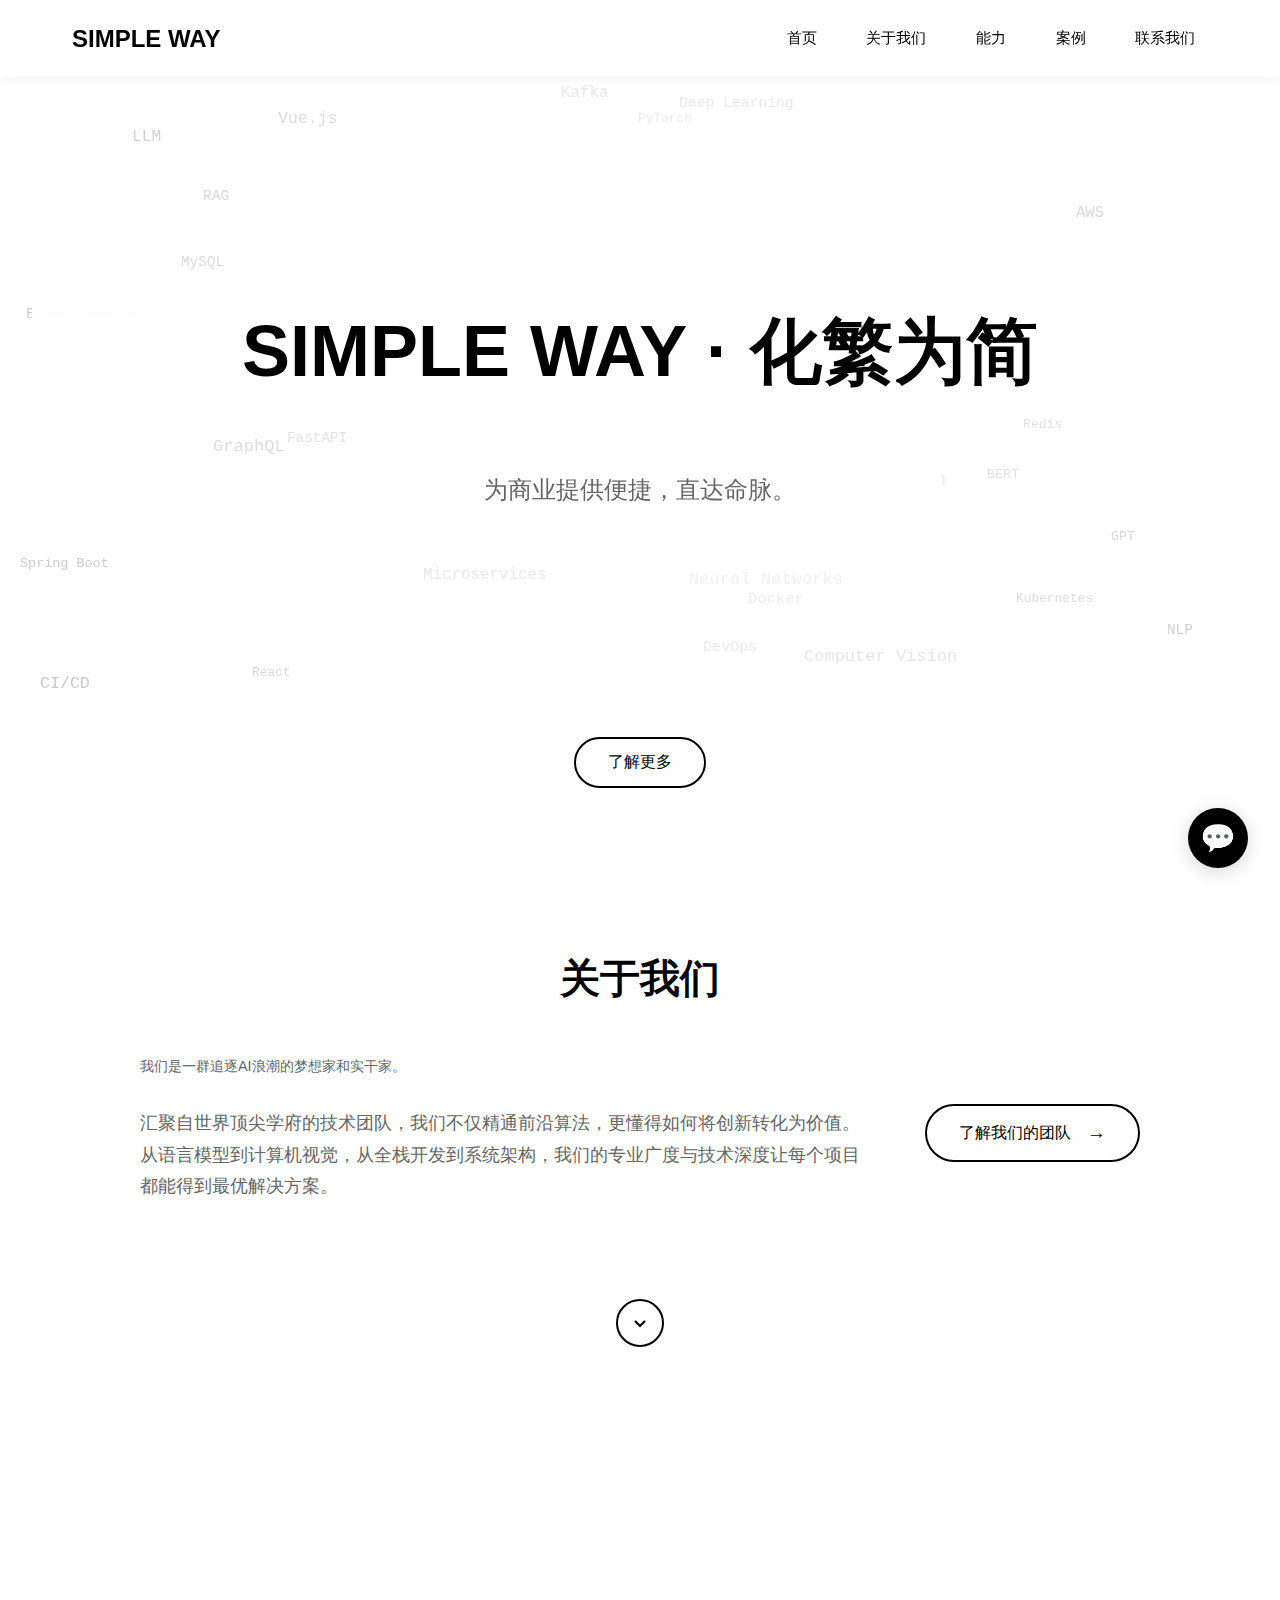
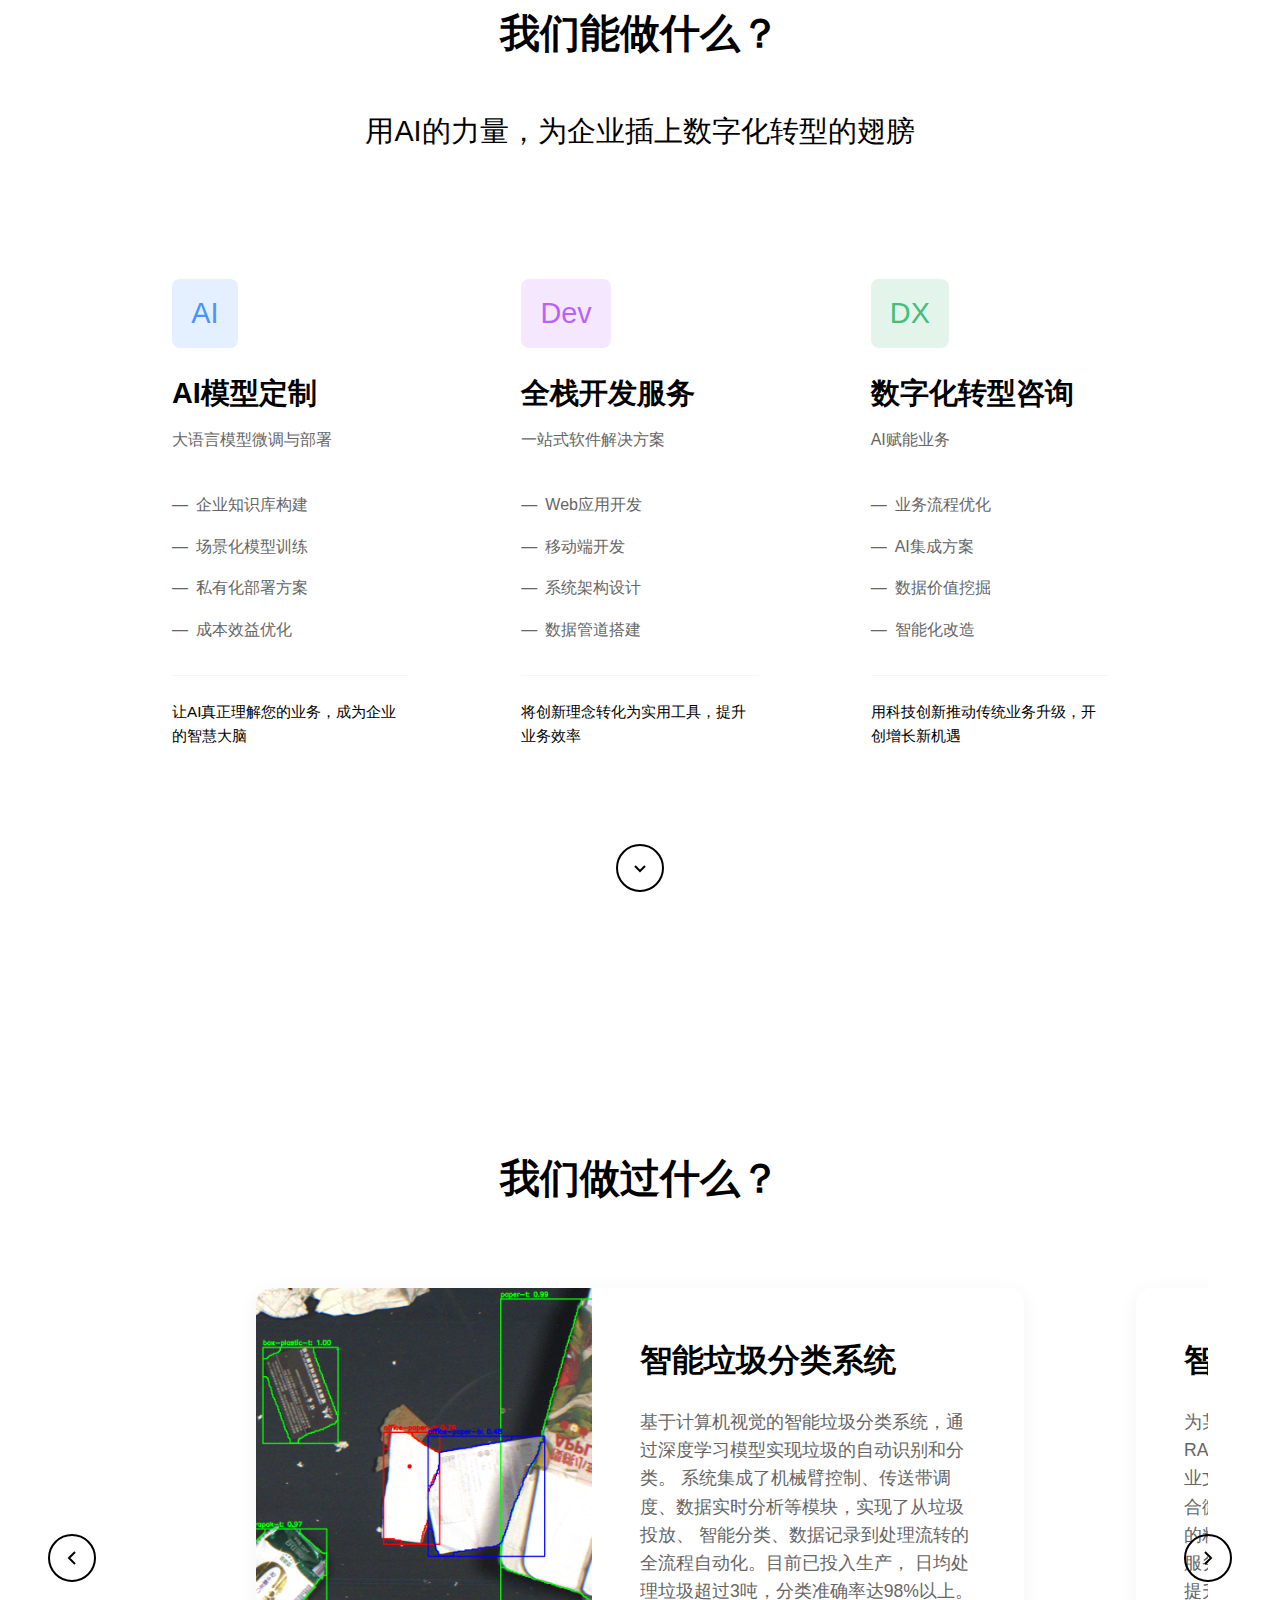
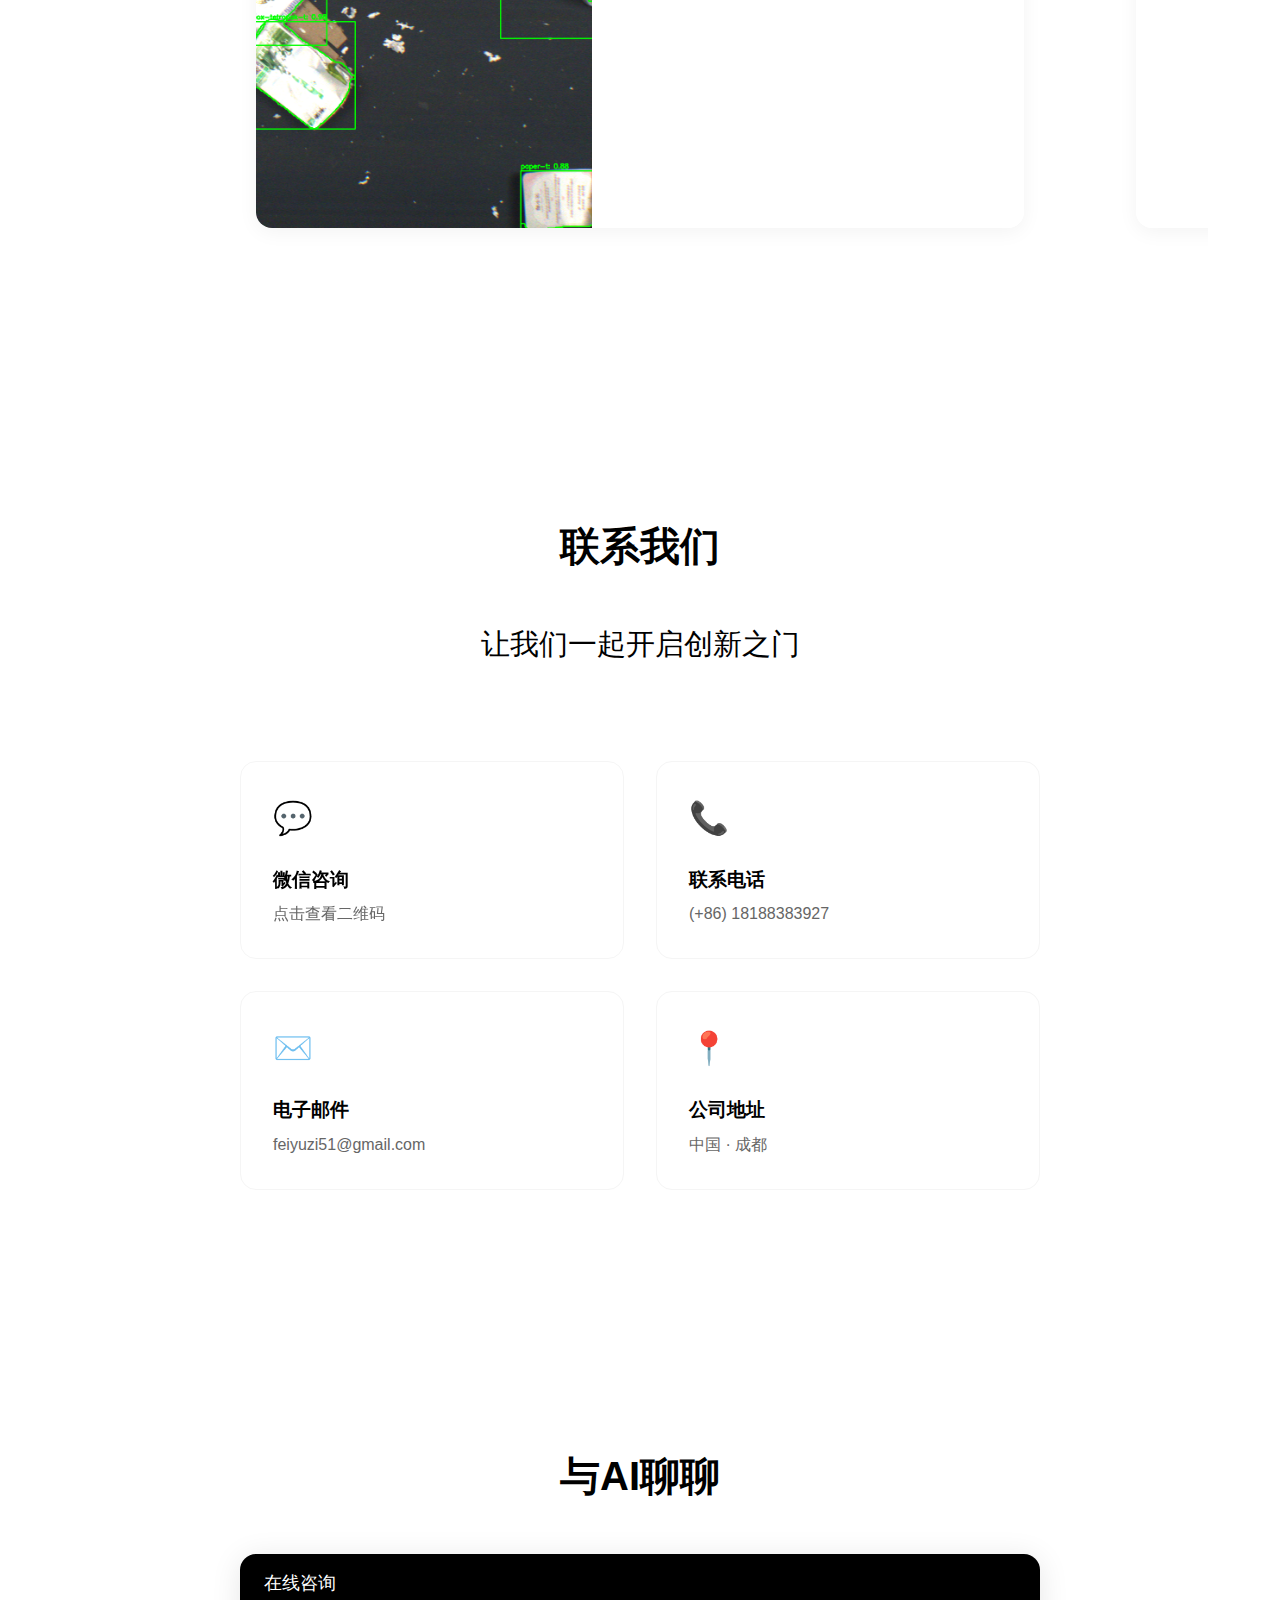
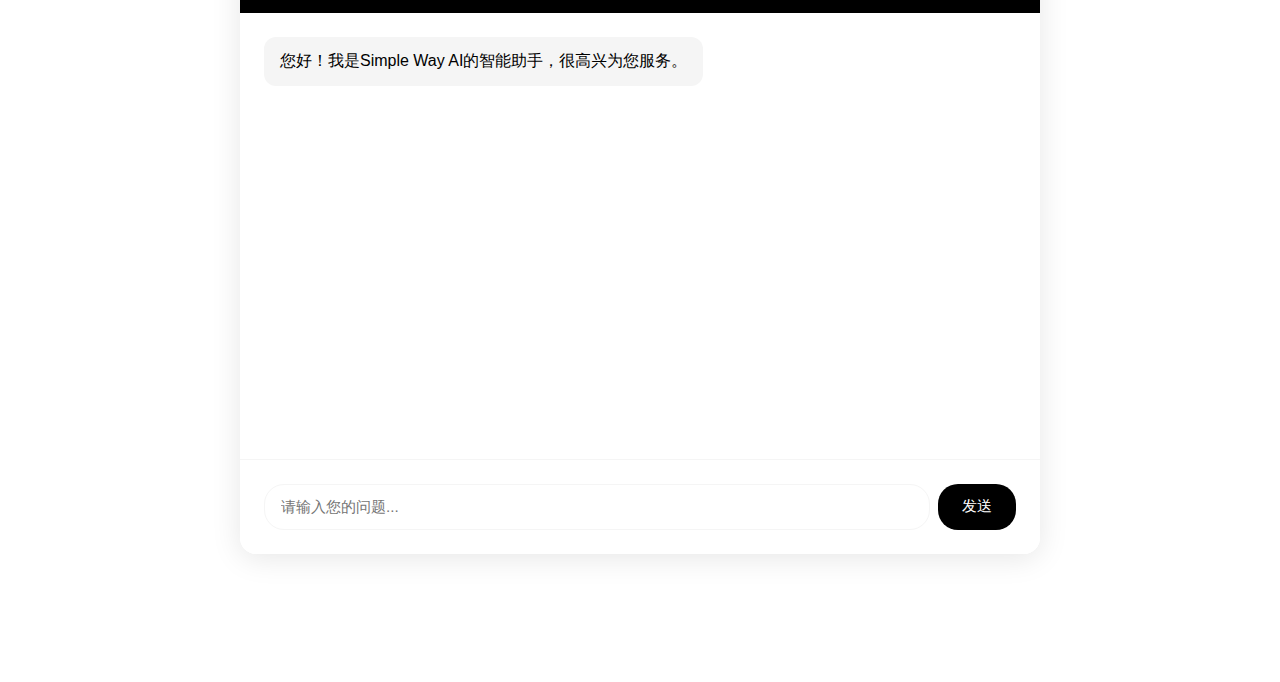
==== commit bad2b783: "fix bug" ====
--- a/index.html
+++ b/index.html
@@ -13,7 +13,9 @@
             <a href="/" class="logo">SIMPLE WAY</a>
             <div class="nav-links">
                 <a href="/#home">首页</a>
-                <a href="/#team">团队</a>
+                <a href="/#about">关于我们</a>
+                <a href="/#capabilities">能力</a>
+                <a href="/#portfolio">案例</a>
                 <a href="/#contact">联系我们</a>
             </div>
         </div>
@@ -131,7 +133,7 @@
 
         <section id="portfolio" class="portfolio-section">
             <div class="container">
-                <h2 class="section-title">我们做什么？</h2>
+                <h2 class="section-title">我们做过什么？</h2>
                 <div class="portfolio-container">
                     <!-- 左箭头按钮 -->
                     <button class="portfolio-arrow left" id="scrollLeft" aria-label="Previous">
@@ -165,7 +167,7 @@
                                     <h3 class="card-title">智能知识库问答机器人</h3>
                                     <p class="card-description">
                                         为某知名车企定制的AI问答机器人，通过RAG技术实现精准的知识检索。
-                                        系统对企业文档进行深度清洗和向量化存储，结合微调后的大语言模型，
+                                        系统对企业文档进��深度清洗和向量化存储，结合微调后的大语言模型，
                                         实现对用户询问的精准理解和回答。目前系统支持产品、服务、技术等
                                         多个领域的智能问答，大幅提升了客服效率用户满意度。
                                     </p>
--- a/css/style.css
+++ b/css/style.css
@@ -36,7 +36,7 @@
 .nav-container {
     max-width: 1200px;
     margin: 0 auto;
-    padding: 1.5rem 2rem;
+    padding: 1.2rem 2rem;
     display: flex;
     justify-content: space-between;
     align-items: center;
@@ -59,22 +59,39 @@
 }
 
 .nav-links {
-  display: flex;
-  gap: 2rem;
+    display: flex;
+    gap: 1.5rem;
 }
 
 .nav-links a {
-  color: var(--primary);
-  text-decoration: none;
-  font-size: 1rem;
-  font-weight: 500;
-  padding: 0.5rem 1rem;
-  border-radius: 6px;
-  transition: background-color 0.3s ease;
+    color: var(--primary);
+    text-decoration: none;
+    font-size: 0.95rem;
+    font-weight: 500;
+    padding: 0.5rem 0.8rem;
+    border-radius: 6px;
+    transition: all 0.3s ease;
+    position: relative;
+}
+
+.nav-links a::after {
+    content: '';
+    position: absolute;
+    bottom: 0;
+    left: 50%;
+    width: 0;
+    height: 2px;
+    background: var(--primary);
+    transition: all 0.3s ease;
+    transform: translateX(-50%);
+}
+
+.nav-links a:hover::after {
+    width: calc(100% - 1.6rem);
 }
 
 .nav-links a:hover {
-  background-color: var(--light-gray);
+    background: var(--light-gray);
 }
 
 .logo {
@@ -200,7 +217,7 @@
     background-color: var(--background);
 }
 
-/* 内容区域���样式 */
+/* 内容区域样式 */
 .about-content,
 .capabilities-content,
 .portfolio-content {
@@ -274,7 +291,7 @@
     width: max-content;
 }
 
-/* ��整团队成员卡片样式 */
+/* 整团队成员卡片样式 */
 .team-member-compact {
     flex: 0 0 200px;
     background: var(--background);
@@ -404,7 +421,7 @@
     color: white;
 }
 
-/* DX模块的颜色 - 使用柔和的绿色 */
+/* DX模���的颜色 - 使用柔和的绿色 */
 .capability-item:nth-child(3) .capability-icon {
     background: rgba(68, 190, 124, 0.15);
     color: rgb(68, 190, 124);
@@ -1305,4 +1322,16 @@
     .trigger-text {
         text-align: center;
     }
+}
+
+/* 响应式调整 */
+@media (max-width: 768px) {
+    .nav-links {
+        gap: 1rem;
+    }
+
+    .nav-links a {
+        font-size: 0.9rem;
+        padding: 0.4rem 0.6rem;
+    }
 }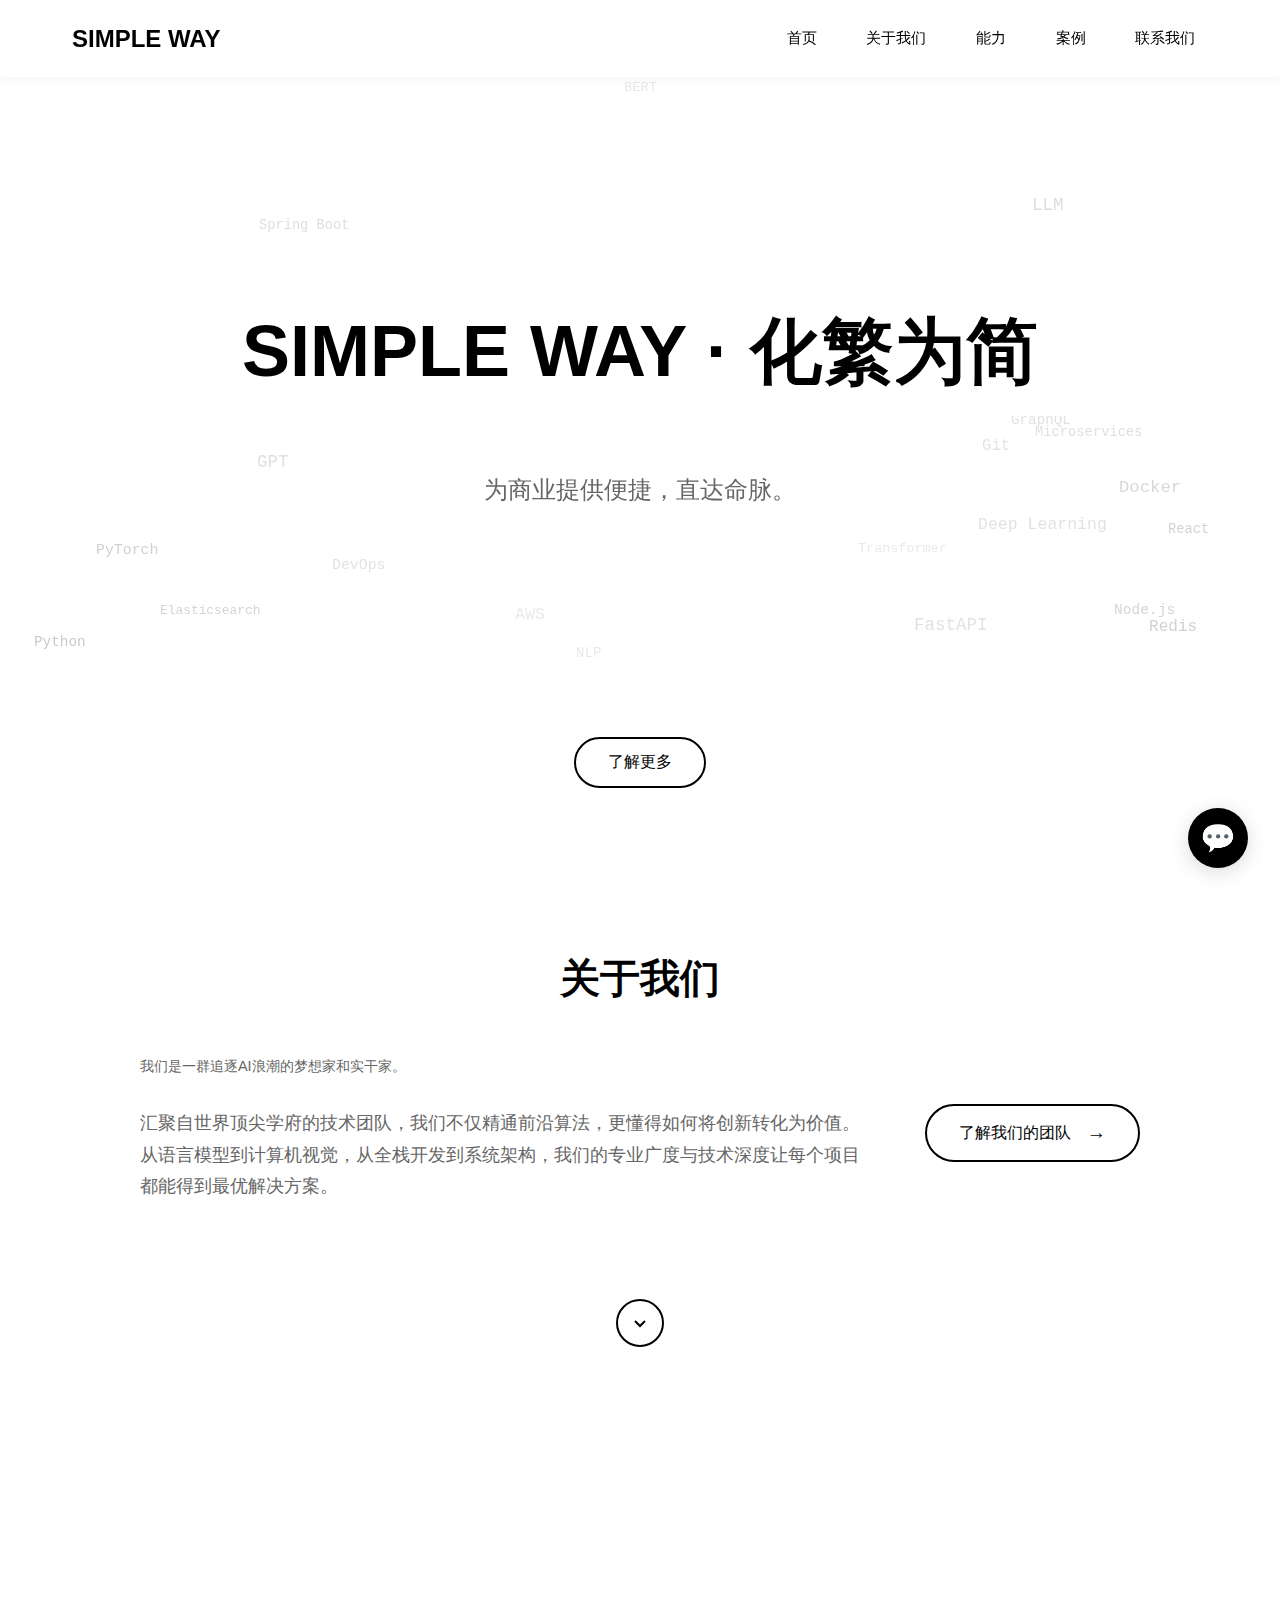
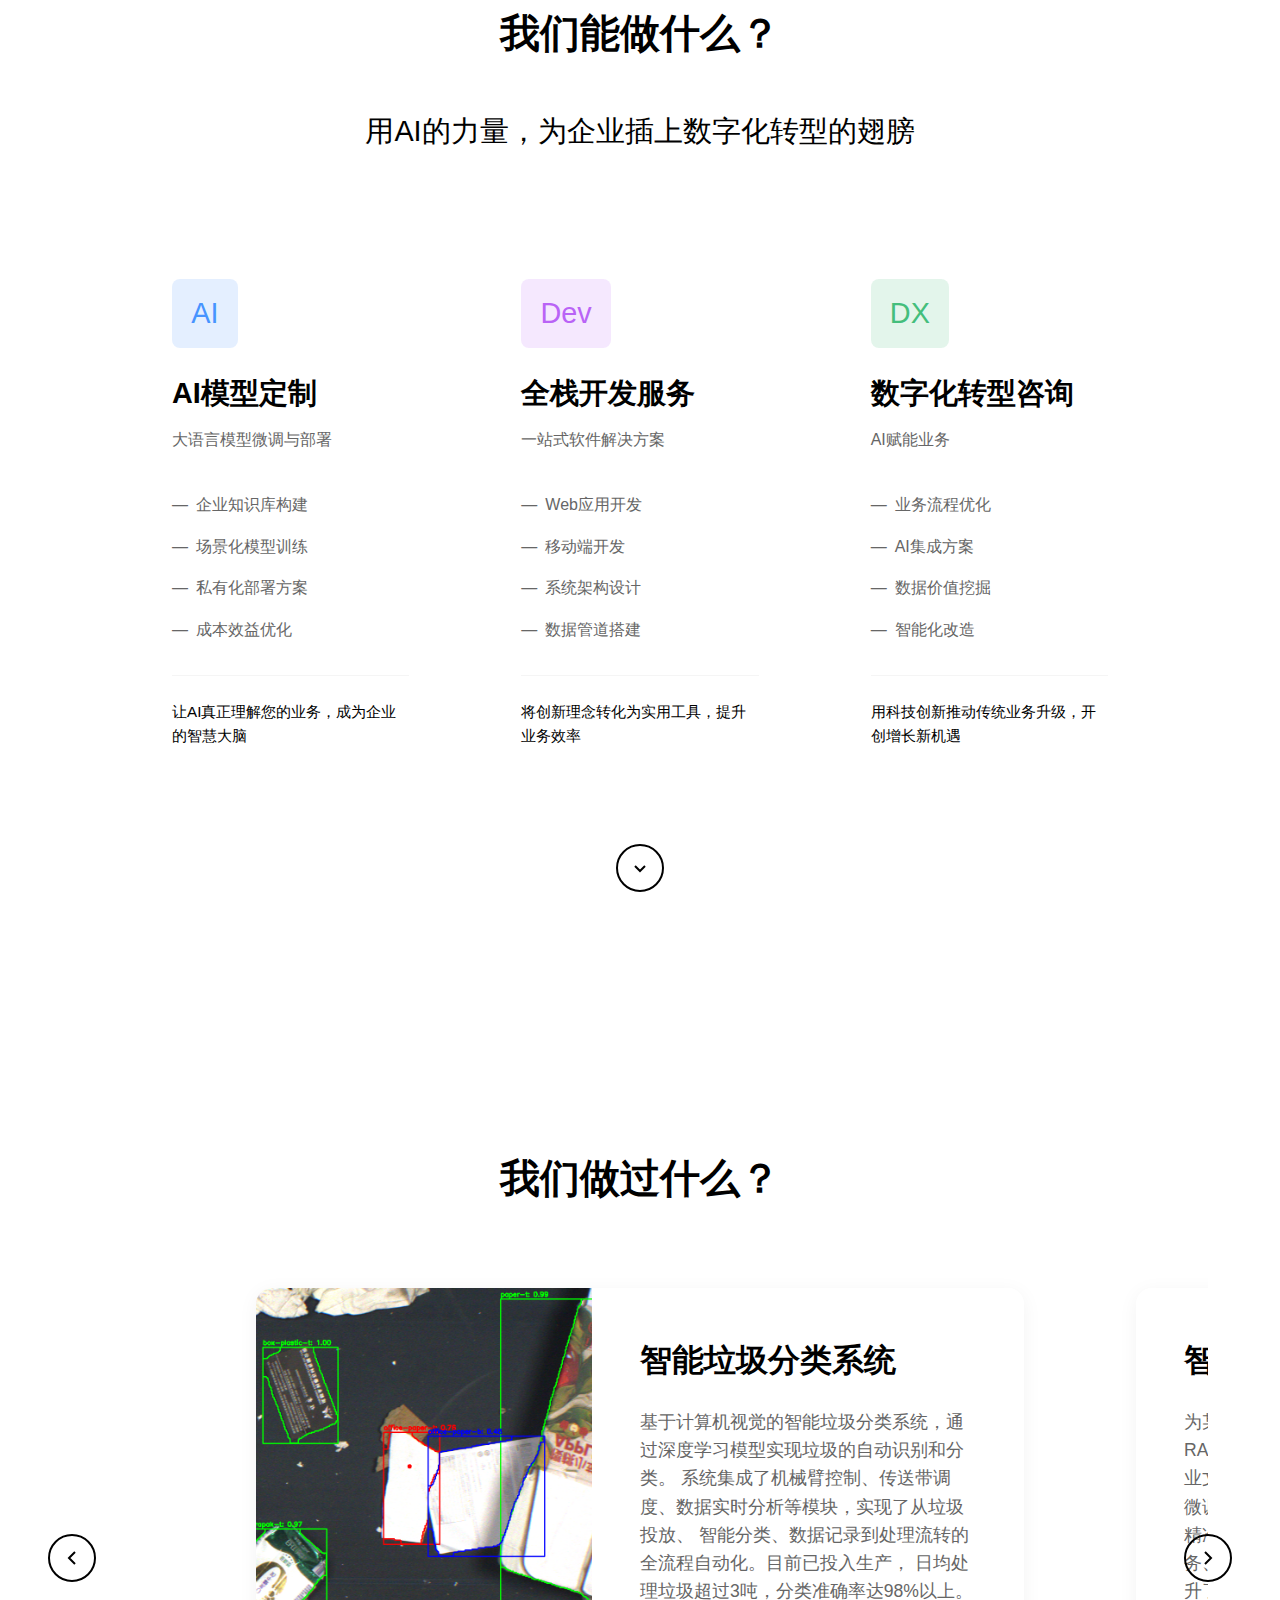
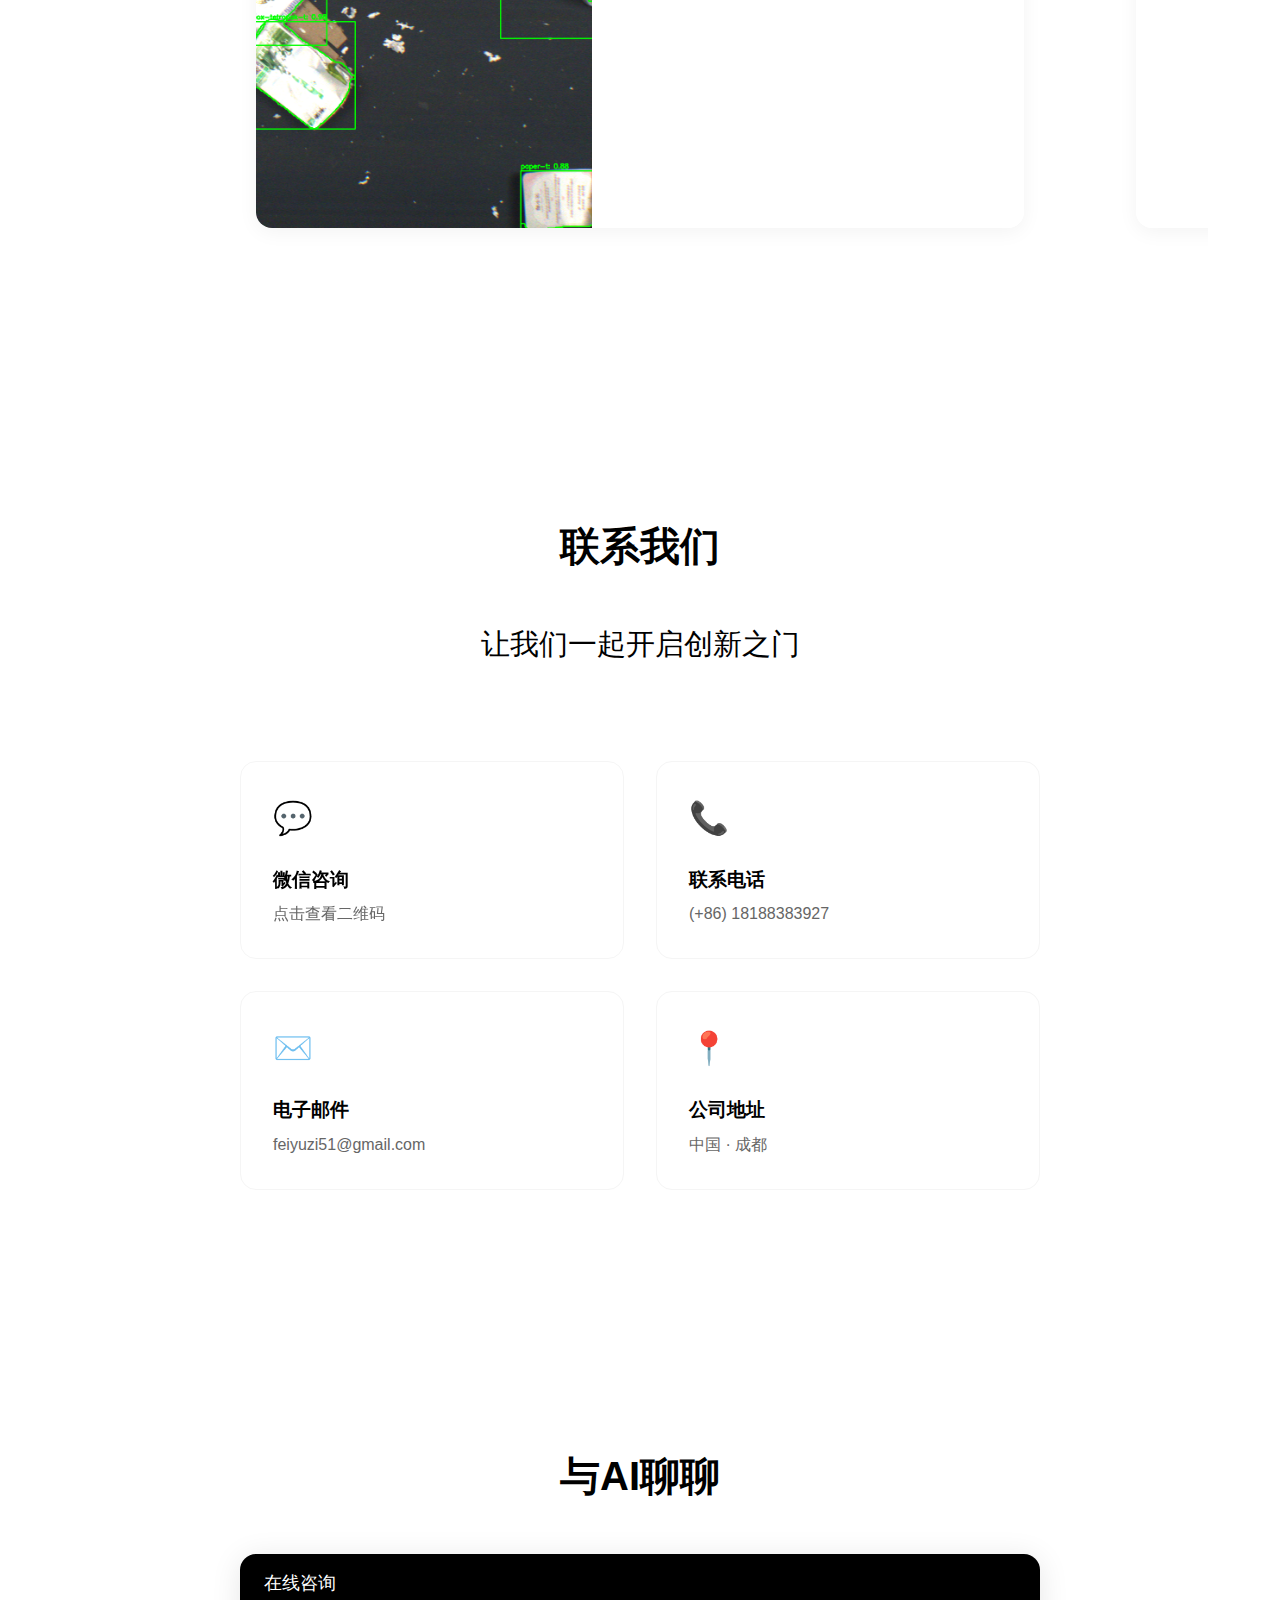
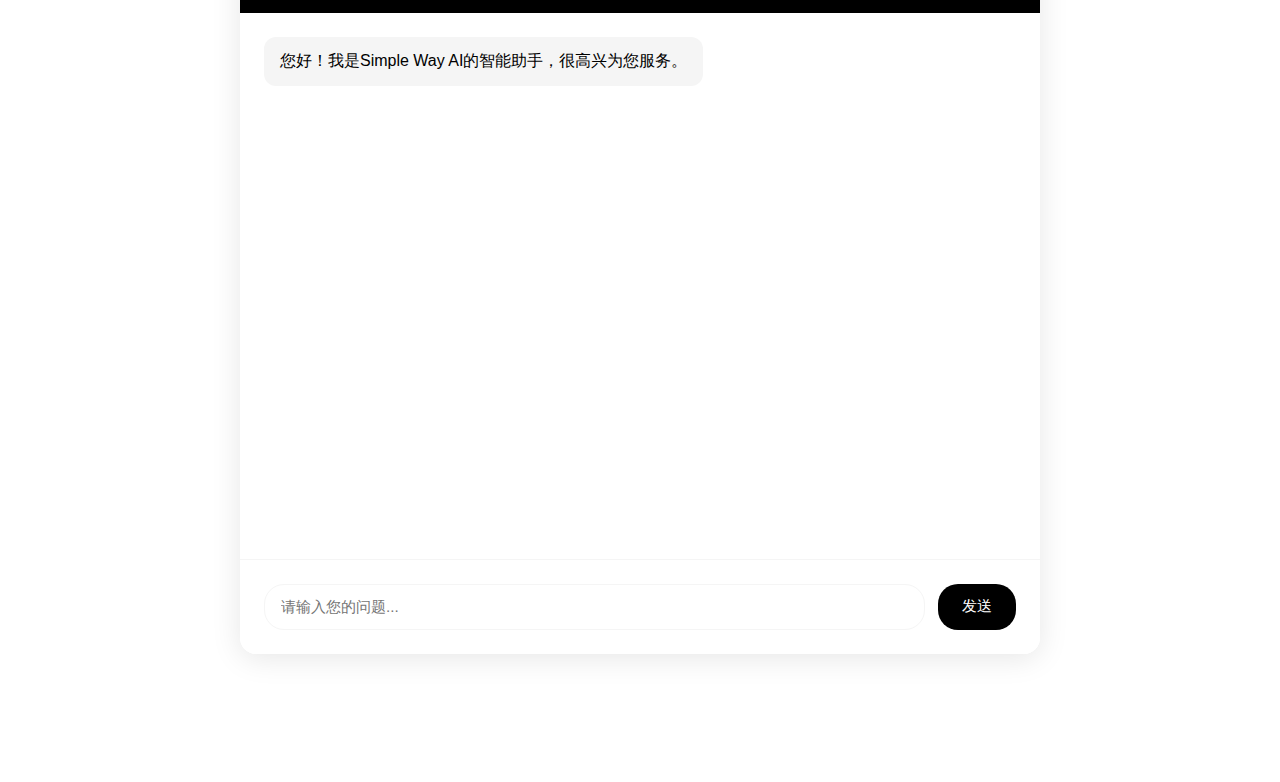
==== commit 9e49f6eb: "fix bug 1" ====
--- a/index.html
+++ b/index.html
@@ -48,7 +48,7 @@
                         </p>
                     </div>
                     <div class="team-link-container">
-                        <a href="/team.html" class="team-link">
+                        <a href="/team.html" class="team-link" onclick="return closeAndRedirect(event, '/team.html')">
                             <span class="team-link-text">了解我们的团队</span>
                             <span class="team-link-icon">→</span>
                         </a>
@@ -167,7 +167,7 @@
                                     <h3 class="card-title">智能知识库问答机器人</h3>
                                     <p class="card-description">
                                         为某知名车企定制的AI问答机器人，通过RAG技术实现精准的知识检索。
-                                        系统对企业文档进��深度清洗和向量化存储，结合微调后的大语言模型，
+                                        系统对企业文档进行深度清洗和向量化存储，结合微调后的大语言模型，
                                         实现对用户询问的精准理解和回答。目前系统支持产品、服务、技术等
                                         多个领域的智能问答，大幅提升了客服效率用户满意度。
                                     </p>
@@ -289,5 +289,27 @@
     <script src="js/main.js"></script>
     <script src="js/chat-ai.js"></script>
     <script src="js/chat-simple.js"></script>
+    <script>
+    function closeAndRedirect(event, url) {
+        event.preventDefault();  // 阻止默认跳转
+        const chatContainer = document.querySelector('.chat-container');
+        
+        if (chatContainer.classList.contains('active')) {
+            chatContainer.classList.remove('active');
+            chatContainer.style.opacity = '0';
+            chatContainer.style.visibility = 'hidden';
+            
+            // 等待动画完成后再跳转
+            setTimeout(() => {
+                window.location.href = url;
+            }, 300);  // 与 CSS transition 时间一致
+            return false;
+        }
+        
+        // 如果聊天框本来就是关闭的，直接跳转
+        window.location.href = url;
+        return false;
+    }
+    </script>
 </body>
 </html>--- a/css/chat-simple.css
+++ b/css/chat-simple.css
@@ -411,7 +411,7 @@
 .ai-chat-content {
     max-width: 800px;
     margin: 0 auto;
-    min-height: 600px;
+    height: 700px;  /* 固定高度 */
     background: white;
     border-radius: 16px;
     box-shadow: 0 4px 30px rgba(0, 0, 0, 0.1);
@@ -420,28 +420,51 @@
     overflow: hidden;
 }
 
-/* 固定状态下的样式调整 */
-.chat-container.fixed {
-    background: none;
-    box-shadow: none;
-}
-
-.chat-container.fixed .chat-messages {
-    background: white;
-    border-radius: 0;
-}
-
-/* 确保消息区域占满剩余空间 */
+/* 确保消息区域占满剩余空间并可滚动 */
 .ai-chat-content .chat-messages {
     flex: 1;
+    padding: 1.5rem;
+    overflow-y: auto;
+    display: flex;
+    flex-direction: column;
+    gap: 1rem;
+    scroll-behavior: smooth;
     background: white;
     border-radius: 0;
 }
 
-/* 调整输入区域在固定位置时的样式 */
+/* 美化滚动条 */
+.ai-chat-content .chat-messages::-webkit-scrollbar {
+    width: 8px;
+}
+
+.ai-chat-content .chat-messages::-webkit-scrollbar-track {
+    background: rgba(0, 0, 0, 0.05);
+    border-radius: 4px;
+}
+
+.ai-chat-content .chat-messages::-webkit-scrollbar-thumb {
+    background: rgba(0, 0, 0, 0.2);
+    border-radius: 4px;
+    border: 2px solid white;
+}
+
+.ai-chat-content .chat-messages::-webkit-scrollbar-thumb:hover {
+    background: rgba(0, 0, 0, 0.3);
+}
+
+/* 固定输入区域在底部 */
 .ai-chat-content .chat-input {
-    background: white;
+    padding: 1.5rem;
     border-top: 1px solid var(--light-gray);
-    padding: 1.5rem;
-    margin-top: auto;
+    background: white;
+    display: flex;
+    gap: 0.8rem;
+}
+
+/* 响应式调整 */
+@media (max-width: 768px) {
+    .ai-chat-content {
+        height: 600px;  /* 移动端稍微降低高度 */
+    }
 }